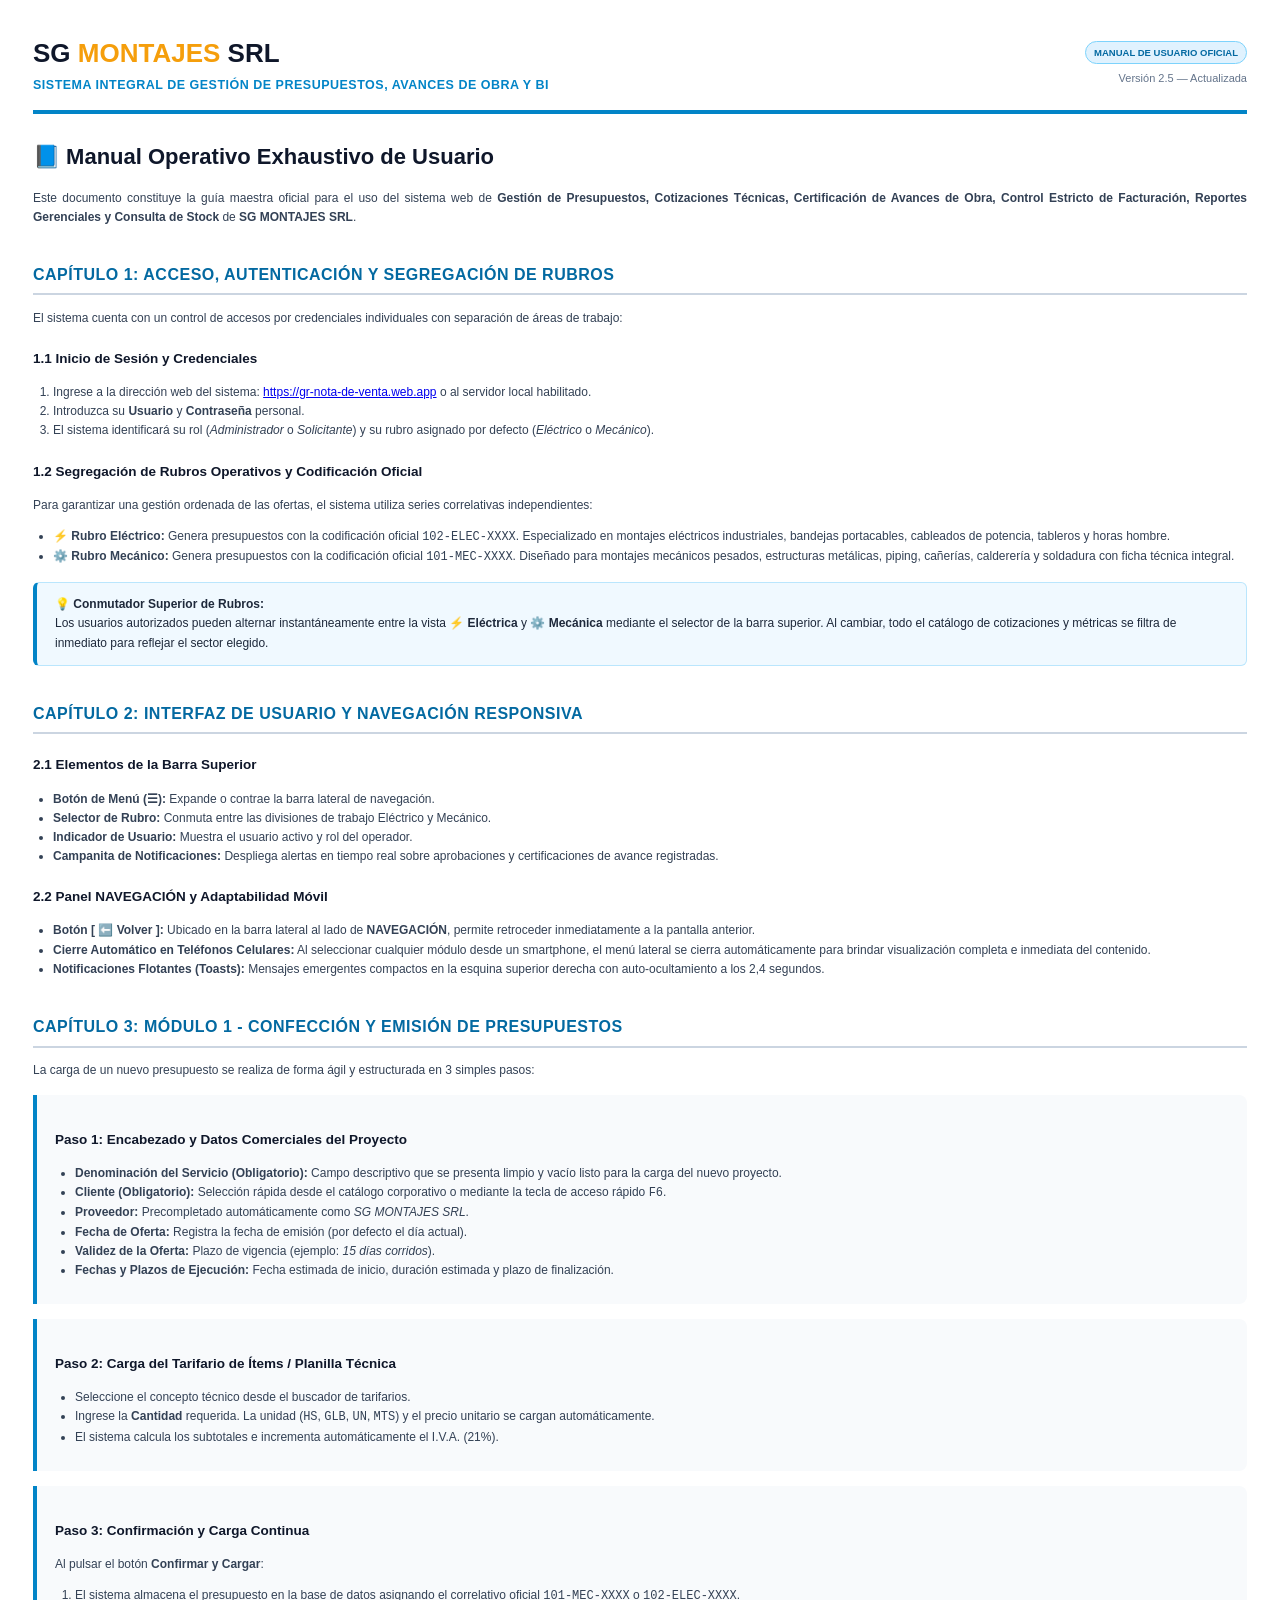
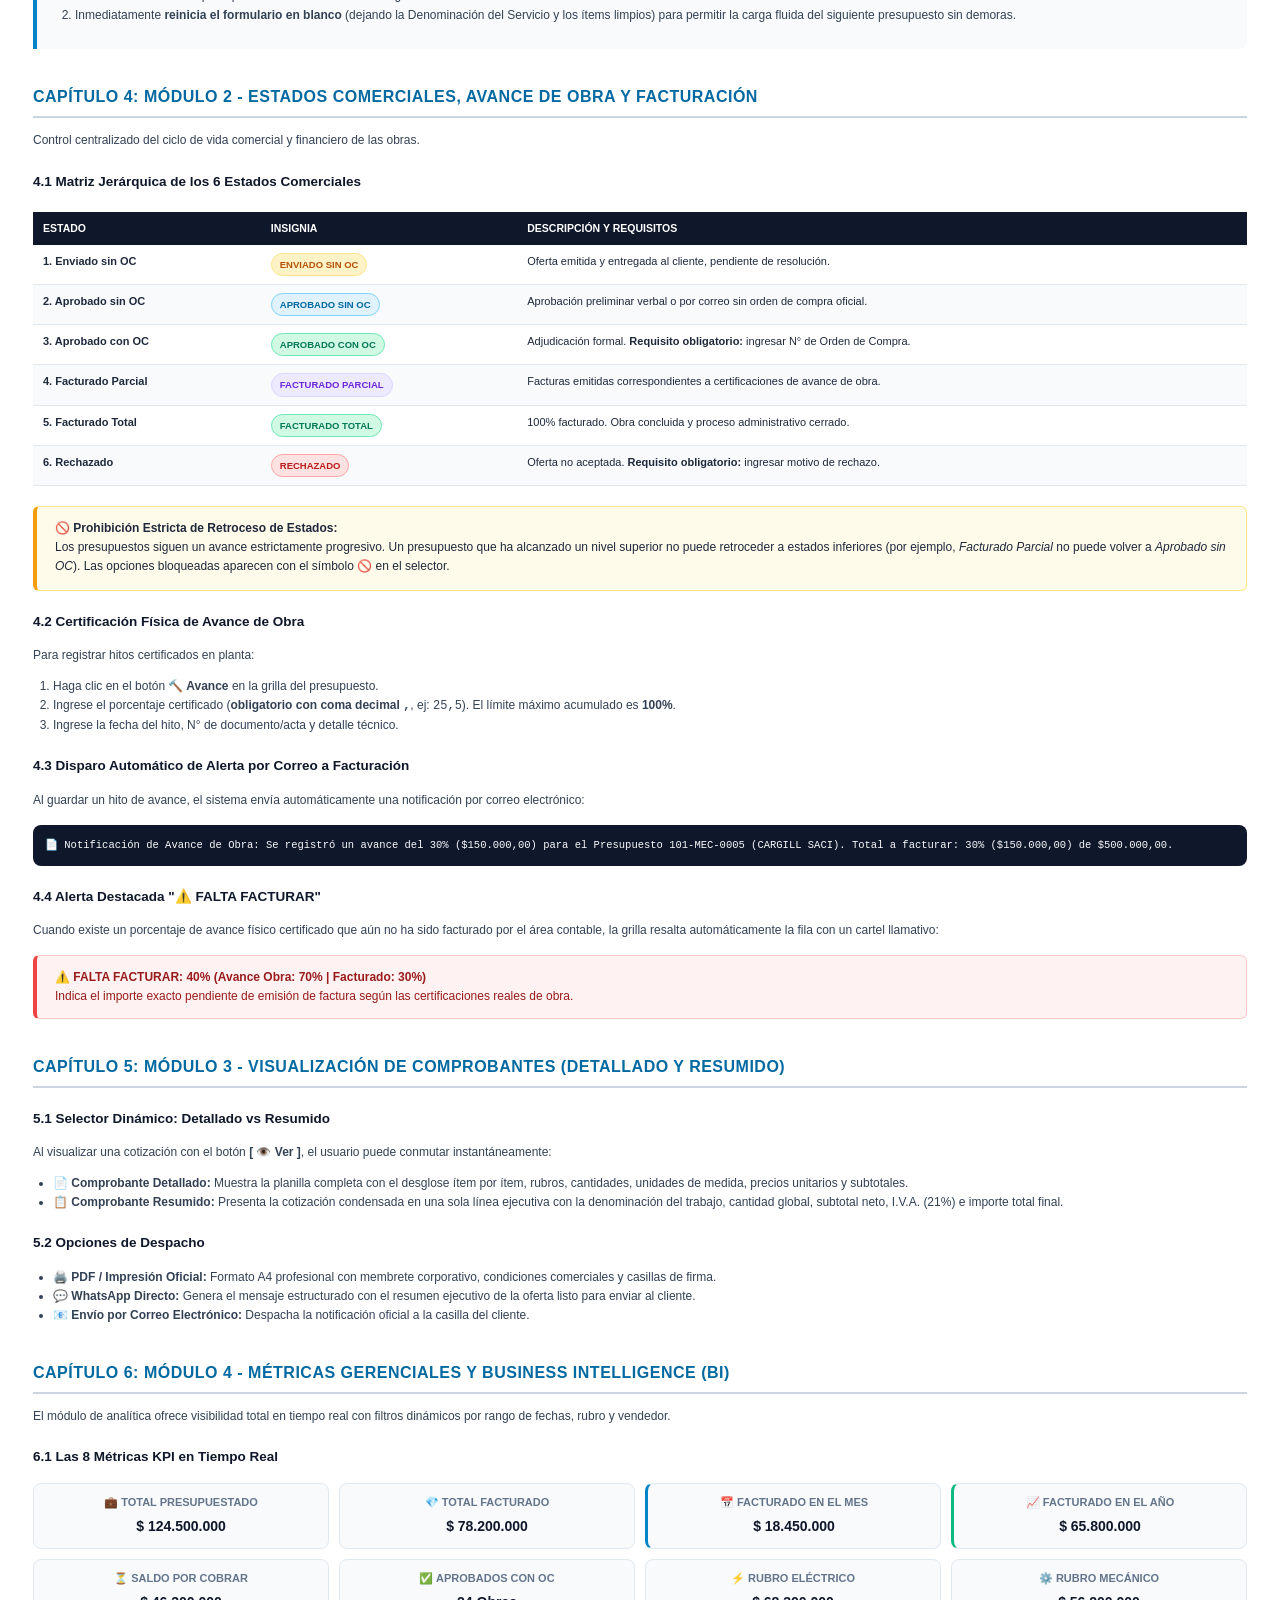
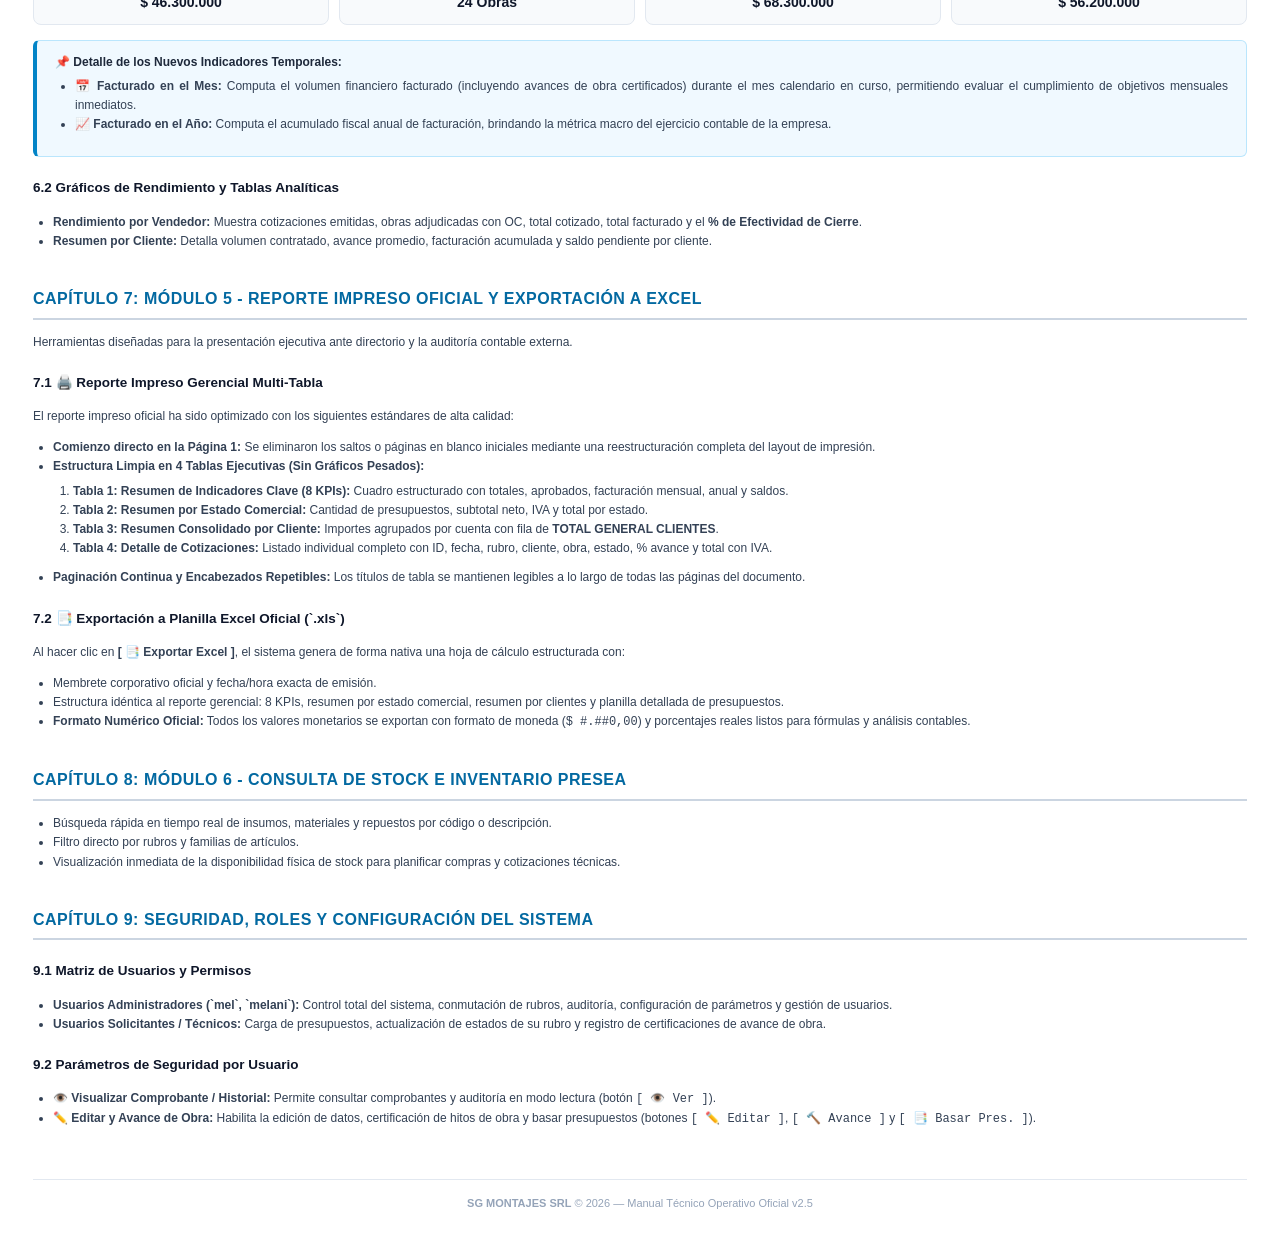
==== manual_de_usuario_sg_montajes.html @ 9c7ad36b "Add files via upload" ====
<!DOCTYPE html>
<html lang="es">
<head>
    <meta charset="UTF-8">
    <title>Manual de Usuario Exhaustivo - SG MONTAJES SRL</title>
    <style>
        @page { size: A4; margin: 15mm; }
        body { font-family: "Segoe UI", Arial, sans-serif; color: #1e293b; line-height: 1.6; padding: 25px; background-color: #ffffff; }
        .header-brand { display: flex; align-items: center; justify-content: space-between; border-bottom: 4px solid #0284c7; padding-bottom: 15px; margin-bottom: 25px; }
        .logo-text { font-weight: 900; font-size: 26px; color: #0f172a; }
        .logo-text span { color: #f59e0b; }
        h1 { color: #0f172a; font-size: 22px; margin-top: 0; }
        h2 { color: #0369a1; border-bottom: 2px solid #cbd5e1; padding-bottom: 6px; margin-top: 35px; font-size: 16px; text-transform: uppercase; letter-spacing: 0.5px; }
        h3 { color: #0f172a; font-size: 13.5px; margin-top: 20px; font-weight: 700; }
        p, li { font-size: 12px; color: #334155; text-align: justify; }
        ul, ol { margin-top: 5px; margin-bottom: 10px; padding-left: 20px; }
        .step-box { background: #f8fafc; border-left: 4px solid #0284c7; padding: 14px 18px; margin: 15px 0; border-radius: 0 8px 8px 0; }
        .alert-important { background: #fffbeb; border: 1px solid #fde68a; border-left: 4px solid #f59e0b; padding: 12px 18px; margin: 15px 0; border-radius: 6px; font-size: 12px; }
        .alert-danger { background: #fef2f2; border: 1px solid #fecaca; border-left: 4px solid #ef4444; padding: 12px 18px; margin: 15px 0; border-radius: 6px; font-size: 12px; color: #991b1b; }
        .alert-info { background: #f0f9ff; border: 1px solid #bae6fd; border-left: 4px solid #0284c7; padding: 12px 18px; margin: 15px 0; border-radius: 6px; font-size: 12px; }
        .kpi-grid { display: grid; grid-template-columns: repeat(4, 1fr); gap: 10px; margin: 15px 0; }
        .kpi-card { background: #f8fafc; border: 1px solid #e2e8f0; border-radius: 8px; padding: 10px; text-align: center; }
        .kpi-title { font-size: 11px; font-weight: 700; color: #64748b; text-transform: uppercase; }
        .kpi-val { font-size: 14px; font-weight: 800; color: #0f172a; margin-top: 4px; }
        table { width: 100%; border-collapse: collapse; margin: 20px 0; font-size: 11px; }
        th { background: #0f172a; color: #ffffff; padding: 8px 10px; text-align: left; font-weight: 700; text-transform: uppercase; font-size: 10.5px; }
        td { border-bottom: 1px solid #e2e8f0; padding: 8px 10px; vertical-align: top; }
        tr:nth-child(even) { background-color: #f8fafc; }
        .badge { display: inline-block; padding: 3px 8px; border-radius: 12px; font-size: 9.5px; font-weight: 700; text-transform: uppercase; }
        .badge-green { background: #d1fae5; color: #047857; border: 1px solid #6ee7b7; }
        .badge-amber { background: #fef3c7; color: #b45309; border: 1px solid #fde68a; }
        .badge-blue { background: #e0f2fe; color: #0369a1; border: 1px solid #7dd3fc; }
        .badge-red { background: #fee2e2; color: #b91c1c; border: 1px solid #fca5a5; }
        .badge-purple { background: #ede9fe; color: #6d28d9; border: 1px solid #ddd6fe; }
        .footer-doc { margin-top: 50px; text-align: center; font-size: 11px; color: #94a3b8; border-top: 1px solid #e2e8f0; padding-top: 15px; }
        .screen-mock { background: #0f172a; color: #f8fafc; padding: 12px; border-radius: 8px; font-family: monospace; font-size: 10.5px; margin: 15px 0; }
    </style>
</head>
<body>

    <div class="header-brand">
        <div>
            <div class="logo-text">SG <span>MONTAJES</span> SRL</div>
            <div style="color: #0284c7; font-size: 12.5px; font-weight: 700; letter-spacing: 0.5px;">SISTEMA INTEGRAL DE GESTIÓN DE PRESUPUESTOS, AVANCES DE OBRA Y BI</div>
        </div>
        <div style="text-align: right;">
            <span class="badge badge-blue">MANUAL DE USUARIO OFICIAL</span><br>
            <span style="font-size: 11px; color: #64748b;">Versión 2.5 — Actualizada</span>
        </div>
    </div>

    <h1>📘 Manual Operativo Exhaustivo de Usuario</h1>
    <p>Este documento constituye la guía maestra oficial para el uso del sistema web de <strong>Gestión de Presupuestos, Cotizaciones Técnicas, Certificación de Avances de Obra, Control Estricto de Facturación, Reportes Gerenciales y Consulta de Stock</strong> de <strong>SG MONTAJES SRL</strong>.</p>

    <h2>Capítulo 1: Acceso, Autenticación y Segregación de Rubros</h2>
    <p>El sistema cuenta con un control de accesos por credenciales individuales con separación de áreas de trabajo:</p>
    
    <h3>1.1 Inicio de Sesión y Credenciales</h3>
    <ol>
        <li>Ingrese a la dirección web del sistema: <a href="https://gr-nota-de-venta.web.app" target="_blank">https://gr-nota-de-venta.web.app</a> o al servidor local habilitado.</li>
        <li>Introduzca su <strong>Usuario</strong> y <strong>Contraseña</strong> personal.</li>
        <li>El sistema identificará su rol (<em>Administrador</em> o <em>Solicitante</em>) y su rubro asignado por defecto (<em>Eléctrico</em> o <em>Mecánico</em>).</li>
    </ol>

    <h3>1.2 Segregación de Rubros Operativos y Codificación Oficial</h3>
    <p>Para garantizar una gestión ordenada de las ofertas, el sistema utiliza series correlativas independientes:</p>
    <ul>
        <li><strong>⚡ Rubro Eléctrico:</strong> Genera presupuestos con la codificación oficial <code>102-ELEC-XXXX</code>. Especializado en montajes eléctricos industriales, bandejas portacables, cableados de potencia, tableros y horas hombre.</li>
        <li><strong>⚙️ Rubro Mecánico:</strong> Genera presupuestos con la codificación oficial <code>101-MEC-XXXX</code>. Diseñado para montajes mecánicos pesados, estructuras metálicas, piping, cañerías, calderería y soldadura con ficha técnica integral.</li>
    </ul>

    <div class="alert-info">
        <strong>💡 Conmutador Superior de Rubros:</strong><br>
        Los usuarios autorizados pueden alternar instantáneamente entre la vista <strong>⚡ Eléctrica</strong> y <strong>⚙️ Mecánica</strong> mediante el selector de la barra superior. Al cambiar, todo el catálogo de cotizaciones y métricas se filtra de inmediato para reflejar el sector elegido.
    </div>

    <h2>Capítulo 2: Interfaz de Usuario y Navegación Responsiva</h2>
    
    <h3>2.1 Elementos de la Barra Superior</h3>
    <ul>
        <li><strong>Botón de Menú (☰):</strong> Expande o contrae la barra lateral de navegación.</li>
        <li><strong>Selector de Rubro:</strong> Conmuta entre las divisiones de trabajo Eléctrico y Mecánico.</li>
        <li><strong>Indicador de Usuario:</strong> Muestra el usuario activo y rol del operador.</li>
        <li><strong>Campanita de Notificaciones:</strong> Despliega alertas en tiempo real sobre aprobaciones y certificaciones de avance registradas.</li>
    </ul>

    <h3>2.2 Panel NAVEGACIÓN y Adaptabilidad Móvil</h3>
    <ul>
        <li><strong>Botón [ ⬅️ Volver ]:</strong> Ubicado en la barra lateral al lado de <strong>NAVEGACIÓN</strong>, permite retroceder inmediatamente a la pantalla anterior.</li>
        <li><strong>Cierre Automático en Teléfonos Celulares:</strong> Al seleccionar cualquier módulo desde un smartphone, el menú lateral se cierra automáticamente para brindar visualización completa e inmediata del contenido.</li>
        <li><strong>Notificaciones Flotantes (Toasts):</strong> Mensajes emergentes compactos en la esquina superior derecha con auto-ocultamiento a los 2,4 segundos.</li>
    </ul>

    <h2>Capítulo 3: Módulo 1 - Confección y Emisión de Presupuestos</h2>
    <p>La carga de un nuevo presupuesto se realiza de forma ágil y estructurada en 3 simples pasos:</p>

    <div class="step-box">
        <h3>Paso 1: Encabezado y Datos Comerciales del Proyecto</h3>
        <ul>
            <li><strong>Denominación del Servicio (Obligatorio):</strong> Campo descriptivo que se presenta limpio y vacío listo para la carga del nuevo proyecto.</li>
            <li><strong>Cliente (Obligatorio):</strong> Selección rápida desde el catálogo corporativo o mediante la tecla de acceso rápido <code>F6</code>.</li>
            <li><strong>Proveedor:</strong> Precompletado automáticamente como <em>SG MONTAJES SRL</em>.</li>
            <li><strong>Fecha de Oferta:</strong> Registra la fecha de emisión (por defecto el día actual).</li>
            <li><strong>Validez de la Oferta:</strong> Plazo de vigencia (ejemplo: <em>15 días corridos</em>).</li>
            <li><strong>Fechas y Plazos de Ejecución:</strong> Fecha estimada de inicio, duración estimada y plazo de finalización.</li>
        </ul>
    </div>

    <div class="step-box">
        <h3>Paso 2: Carga del Tarifario de Ítems / Planilla Técnica</h3>
        <ul>
            <li>Seleccione el concepto técnico desde el buscador de tarifarios.</li>
            <li>Ingrese la <strong>Cantidad</strong> requerida. La unidad (<code>HS</code>, <code>GLB</code>, <code>UN</code>, <code>MTS</code>) y el precio unitario se cargan automáticamente.</li>
            <li>El sistema calcula los subtotales e incrementa automáticamente el I.V.A. (21%).</li>
        </ul>
    </div>

    <div class="step-box">
        <h3>Paso 3: Confirmación y Carga Continua</h3>
        <p>Al pulsar el botón <strong>Confirmar y Cargar</strong>:</p>
        <ol>
            <li>El sistema almacena el presupuesto en la base de datos asignando el correlativo oficial <code>101-MEC-XXXX</code> o <code>102-ELEC-XXXX</code>.</li>
            <li>Inmediatamente <strong>reinicia el formulario en blanco</strong> (dejando la Denominación del Servicio y los ítems limpios) para permitir la carga fluida del siguiente presupuesto sin demoras.</li>
        </ol>
    </div>

    <h2>Capítulo 4: Módulo 2 - Estados Comerciales, Avance de Obra y Facturación</h2>
    <p>Control centralizado del ciclo de vida comercial y financiero de las obras.</p>

    <h3>4.1 Matriz Jerárquica de los 6 Estados Comerciales</h3>
    <table>
        <thead>
            <tr>
                <th>Estado</th>
                <th>Insignia</th>
                <th>Descripción y Requisitos</th>
            </tr>
        </thead>
        <tbody>
            <tr>
                <td><strong>1. Enviado sin OC</strong></td>
                <td><span class="badge badge-amber">ENVIADO SIN OC</span></td>
                <td>Oferta emitida y entregada al cliente, pendiente de resolución.</td>
            </tr>
            <tr>
                <td><strong>2. Aprobado sin OC</strong></td>
                <td><span class="badge badge-blue">APROBADO SIN OC</span></td>
                <td>Aprobación preliminar verbal o por correo sin orden de compra oficial.</td>
            </tr>
            <tr>
                <td><strong>3. Aprobado con OC</strong></td>
                <td><span class="badge badge-green">APROBADO CON OC</span></td>
                <td>Adjudicación formal. <strong>Requisito obligatorio:</strong> ingresar N° de Orden de Compra.</td>
            </tr>
            <tr>
                <td><strong>4. Facturado Parcial</strong></td>
                <td><span class="badge badge-purple">FACTURADO PARCIAL</span></td>
                <td>Facturas emitidas correspondientes a certificaciones de avance de obra.</td>
            </tr>
            <tr>
                <td><strong>5. Facturado Total</strong></td>
                <td><span class="badge badge-green">FACTURADO TOTAL</span></td>
                <td>100% facturado. Obra concluida y proceso administrativo cerrado.</td>
            </tr>
            <tr>
                <td><strong>6. Rechazado</strong></td>
                <td><span class="badge badge-red">RECHAZADO</span></td>
                <td>Oferta no aceptada. <strong>Requisito obligatorio:</strong> ingresar motivo de rechazo.</td>
            </tr>
        </tbody>
    </table>

    <div class="alert-important">
        <strong>🚫 Prohibición Estricta de Retroceso de Estados:</strong><br>
        Los presupuestos siguen un avance estrictamente progresivo. Un presupuesto que ha alcanzado un nivel superior no puede retroceder a estados inferiores (por ejemplo, <em>Facturado Parcial</em> no puede volver a <em>Aprobado sin OC</em>). Las opciones bloqueadas aparecen con el símbolo <code>🚫</code> en el selector.
    </div>

    <h3>4.2 Certificación Física de Avance de Obra</h3>
    <p>Para registrar hitos certificados en planta:</p>
    <ol>
        <li>Haga clic en el botón <strong>🔨 Avance</strong> en la grilla del presupuesto.</li>
        <li>Ingrese el porcentaje certificado (<strong>obligatorio con coma decimal <code>,</code></strong>, ej: <code>25,5</code>). El límite máximo acumulado es <strong>100%</strong>.</li>
        <li>Ingrese la fecha del hito, N° de documento/acta y detalle técnico.</li>
    </ol>

    <h3>4.3 Disparo Automático de Alerta por Correo a Facturación</h3>
    <p>Al guardar un hito de avance, el sistema envía automáticamente una notificación por correo electrónico:</p>
    <div class="screen-mock">
        📄 Notificación de Avance de Obra: Se registró un avance del 30% ($150.000,00) para el Presupuesto 101-MEC-0005 (CARGILL SACI). Total a facturar: 30% ($150.000,00) de $500.000,00.
    </div>

    <h3>4.4 Alerta Destacada "⚠️ FALTA FACTURAR"</h3>
    <p>Cuando existe un porcentaje de avance físico certificado que aún no ha sido facturado por el área contable, la grilla resalta automáticamente la fila con un cartel llamativo:</p>
    <div class="alert-danger">
        <strong>⚠️ FALTA FACTURAR: 40% (Avance Obra: 70% | Facturado: 30%)</strong><br>
        Indica el importe exacto pendiente de emisión de factura según las certificaciones reales de obra.
    </div>

    <h2>Capítulo 5: Módulo 3 - Visualización de Comprobantes (Detallado y Resumido)</h2>
    
    <h3>5.1 Selector Dinámico: Detallado vs Resumido</h3>
    <p>Al visualizar una cotización con el botón <strong>[ 👁️ Ver ]</strong>, el usuario puede conmutar instantáneamente:</p>
    <ul>
        <li><strong>📄 Comprobante Detallado:</strong> Muestra la planilla completa con el desglose ítem por ítem, rubros, cantidades, unidades de medida, precios unitarios y subtotales.</li>
        <li><strong>📋 Comprobante Resumido:</strong> Presenta la cotización condensada en una sola línea ejecutiva con la denominación del trabajo, cantidad global, subtotal neto, I.V.A. (21%) e importe total final.</li>
    </ul>

    <h3>5.2 Opciones de Despacho</h3>
    <ul>
        <li><strong>🖨️ PDF / Impresión Oficial:</strong> Formato A4 profesional con membrete corporativo, condiciones comerciales y casillas de firma.</li>
        <li><strong>💬 WhatsApp Directo:</strong> Genera el mensaje estructurado con el resumen ejecutivo de la oferta listo para enviar al cliente.</li>
        <li><strong>📧 Envío por Correo Electrónico:</strong> Despacha la notificación oficial a la casilla del cliente.</li>
    </ul>

    <h2>Capítulo 6: Módulo 4 - Métricas Gerenciales y Business Intelligence (BI)</h2>
    <p>El módulo de analítica ofrece visibilidad total en tiempo real con filtros dinámicos por rango de fechas, rubro y vendedor.</p>

    <h3>6.1 Las 8 Métricas KPI en Tiempo Real</h3>
    <div class="kpi-grid">
        <div class="kpi-card">
            <div class="kpi-title">💼 Total Presupuestado</div>
            <div class="kpi-val">$ 124.500.000</div>
        </div>
        <div class="kpi-card">
            <div class="kpi-title">💎 Total Facturado</div>
            <div class="kpi-val">$ 78.200.000</div>
        </div>
        <div class="kpi-card" style="border-left: 3px solid #0284c7;">
            <div class="kpi-title">📅 Facturado en el Mes</div>
            <div class="kpi-val">$ 18.450.000</div>
        </div>
        <div class="kpi-card" style="border-left: 3px solid #10b981;">
            <div class="kpi-title">📈 Facturado en el Año</div>
            <div class="kpi-val">$ 65.800.000</div>
        </div>
        <div class="kpi-card">
            <div class="kpi-title">⏳ Saldo por Cobrar</div>
            <div class="kpi-val">$ 46.300.000</div>
        </div>
        <div class="kpi-card">
            <div class="kpi-title">✅ Aprobados con OC</div>
            <div class="kpi-val">24 Obras</div>
        </div>
        <div class="kpi-card">
            <div class="kpi-title">⚡ Rubro Eléctrico</div>
            <div class="kpi-val">$ 68.300.000</div>
        </div>
        <div class="kpi-card">
            <div class="kpi-title">⚙️ Rubro Mecánico</div>
            <div class="kpi-val">$ 56.200.000</div>
        </div>
    </div>

    <div class="alert-info">
        <strong>📌 Detalle de los Nuevos Indicadores Temporales:</strong>
        <ul>
            <li><strong>📅 Facturado en el Mes:</strong> Computa el volumen financiero facturado (incluyendo avances de obra certificados) durante el mes calendario en curso, permitiendo evaluar el cumplimiento de objetivos mensuales inmediatos.</li>
            <li><strong>📈 Facturado en el Año:</strong> Computa el acumulado fiscal anual de facturación, brindando la métrica macro del ejercicio contable de la empresa.</li>
        </ul>
    </div>

    <h3>6.2 Gráficos de Rendimiento y Tablas Analíticas</h3>
    <ul>
        <li><strong>Rendimiento por Vendedor:</strong> Muestra cotizaciones emitidas, obras adjudicadas con OC, total cotizado, total facturado y el <strong>% de Efectividad de Cierre</strong>.</li>
        <li><strong>Resumen por Cliente:</strong> Detalla volumen contratado, avance promedio, facturación acumulada y saldo pendiente por cliente.</li>
    </ul>

    <h2>Capítulo 7: Módulo 5 - Reporte Impreso Oficial y Exportación a Excel</h2>
    <p>Herramientas diseñadas para la presentación ejecutiva ante directorio y la auditoría contable externa.</p>

    <h3>7.1 🖨️ Reporte Impreso Gerencial Multi-Tabla</h3>
    <p>El reporte impreso oficial ha sido optimizado con los siguientes estándares de alta calidad:</p>
    <ul>
        <li><strong>Comienzo directo en la Página 1:</strong> Se eliminaron los saltos o páginas en blanco iniciales mediante una reestructuración completa del layout de impresión.</li>
        <li><strong>Estructura Limpia en 4 Tablas Ejecutivas (Sin Gráficos Pesados):</strong>
            <ol>
                <li><strong>Tabla 1: Resumen de Indicadores Clave (8 KPIs):</strong> Cuadro estructurado con totales, aprobados, facturación mensual, anual y saldos.</li>
                <li><strong>Tabla 2: Resumen por Estado Comercial:</strong> Cantidad de presupuestos, subtotal neto, IVA y total por estado.</li>
                <li><strong>Tabla 3: Resumen Consolidado por Cliente:</strong> Importes agrupados por cuenta con fila de <strong>TOTAL GENERAL CLIENTES</strong>.</li>
                <li><strong>Tabla 4: Detalle de Cotizaciones:</strong> Listado individual completo con ID, fecha, rubro, cliente, obra, estado, % avance y total con IVA.</li>
            </ol>
        </li>
        <li><strong>Paginación Continua y Encabezados Repetibles:</strong> Los títulos de tabla se mantienen legibles a lo largo de todas las páginas del documento.</li>
    </ul>

    <h3>7.2 📑 Exportación a Planilla Excel Oficial (`.xls`)</h3>
    <p>Al hacer clic en <strong>[ 📑 Exportar Excel ]</strong>, el sistema genera de forma nativa una hoja de cálculo estructurada con:</p>
    <ul>
        <li>Membrete corporativo oficial y fecha/hora exacta de emisión.</li>
        <li>Estructura idéntica al reporte gerencial: 8 KPIs, resumen por estado comercial, resumen por clientes y planilla detallada de presupuestos.</li>
        <li><strong>Formato Numérico Oficial:</strong> Todos los valores monetarios se exportan con formato de moneda (<code>$ #.##0,00</code>) y porcentajes reales listos para fórmulas y análisis contables.</li>
    </ul>

    <h2>Capítulo 8: Módulo 6 - Consulta de Stock e Inventario PRESEA</h2>
    <ul>
        <li>Búsqueda rápida en tiempo real de insumos, materiales y repuestos por código o descripción.</li>
        <li>Filtro directo por rubros y familias de artículos.</li>
        <li>Visualización inmediata de la disponibilidad física de stock para planificar compras y cotizaciones técnicas.</li>
    </ul>

    <h2>Capítulo 9: Seguridad, Roles y Configuración del Sistema</h2>
    
    <h3>9.1 Matriz de Usuarios y Permisos</h3>
    <ul>
        <li><strong>Usuarios Administradores (`mel`, `melani`):</strong> Control total del sistema, conmutación de rubros, auditoría, configuración de parámetros y gestión de usuarios.</li>
        <li><strong>Usuarios Solicitantes / Técnicos:</strong> Carga de presupuestos, actualización de estados de su rubro y registro de certificaciones de avance de obra.</li>
    </ul>

    <h3>9.2 Parámetros de Seguridad por Usuario</h3>
    <ul>
        <li><strong>👁️ Visualizar Comprobante / Historial:</strong> Permite consultar comprobantes y auditoría en modo lectura (botón <code>[ 👁️ Ver ]</code>).</li>
        <li><strong>✏️ Editar y Avance de Obra:</strong> Habilita la edición de datos, certificación de hitos de obra y basar presupuestos (botones <code>[ ✏️ Editar ]</code>, <code>[ 🔨 Avance ]</code> y <code>[ 📑 Basar Pres. ]</code>).</li>
    </ul>

    <div class="footer-doc">
        <strong>SG MONTAJES SRL</strong> &copy; 2026 — Manual Técnico Operativo Oficial v2.5
    </div>

</body>
</html>
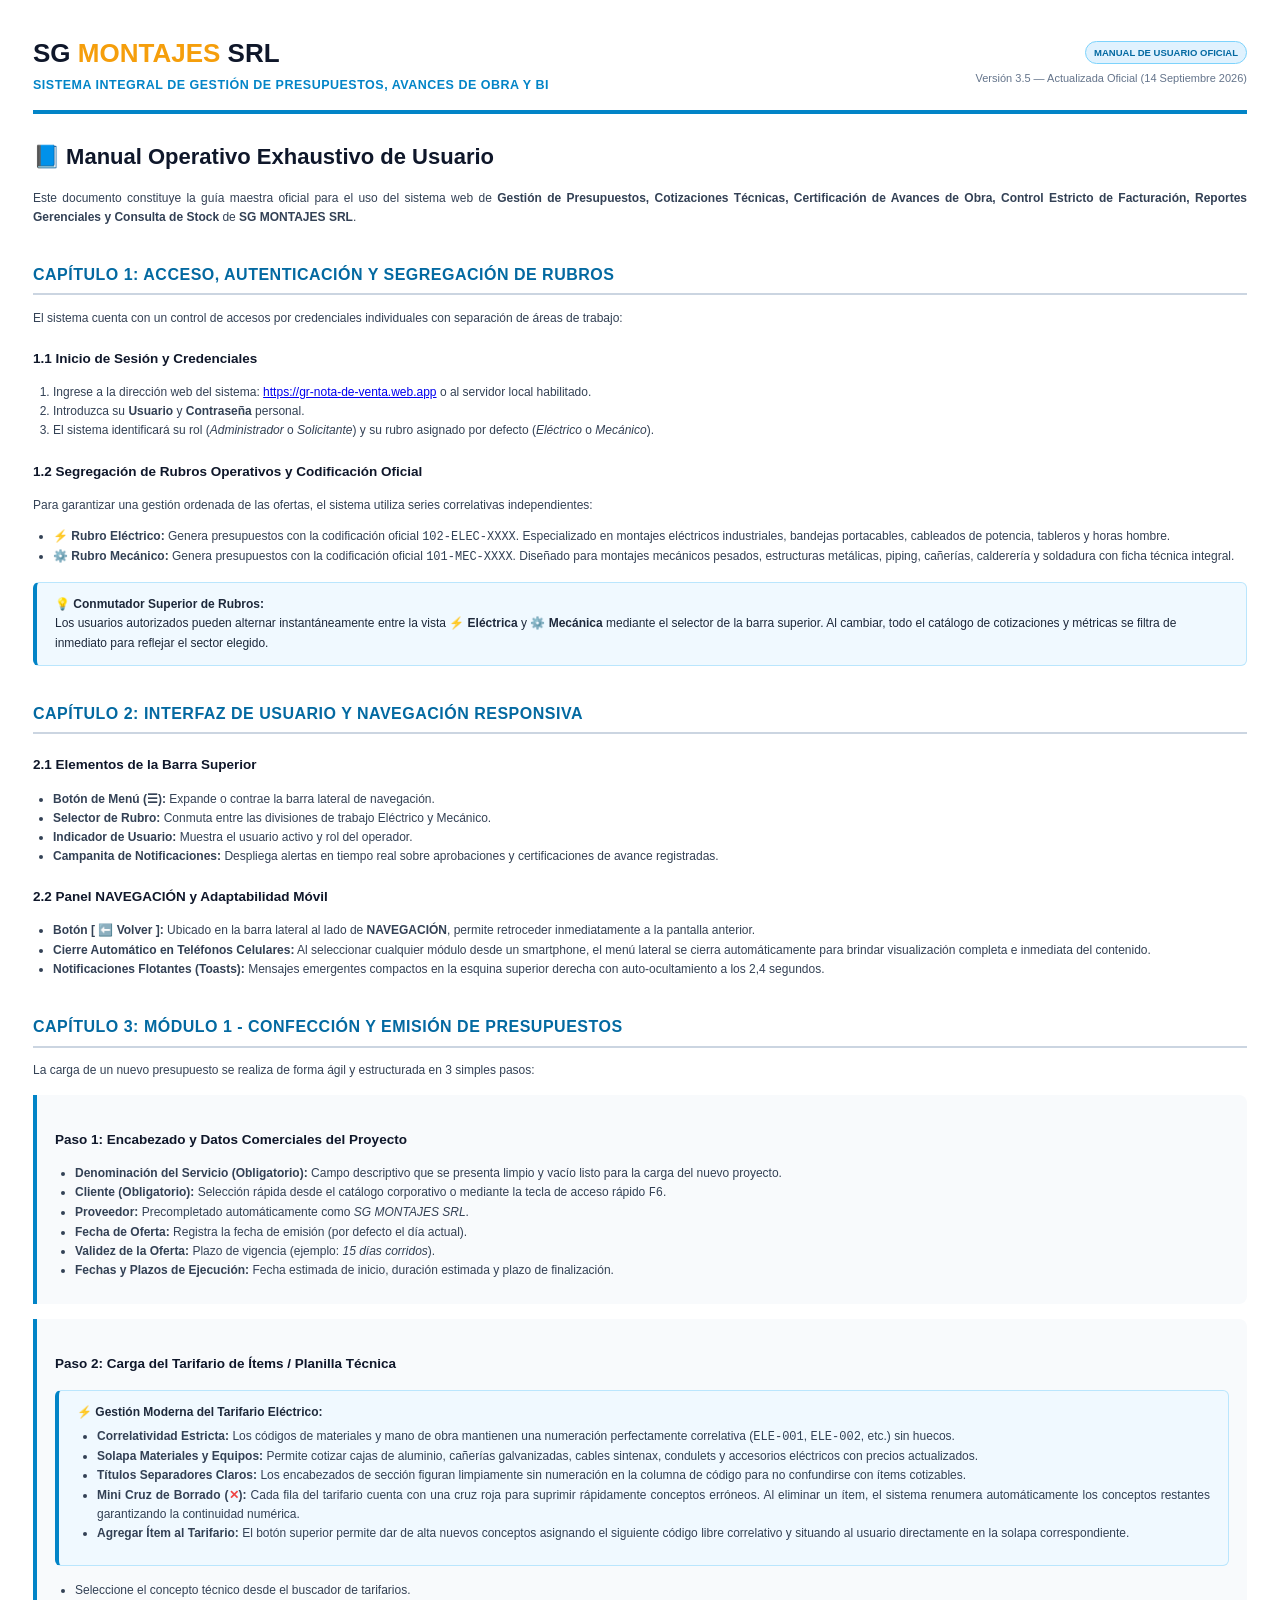
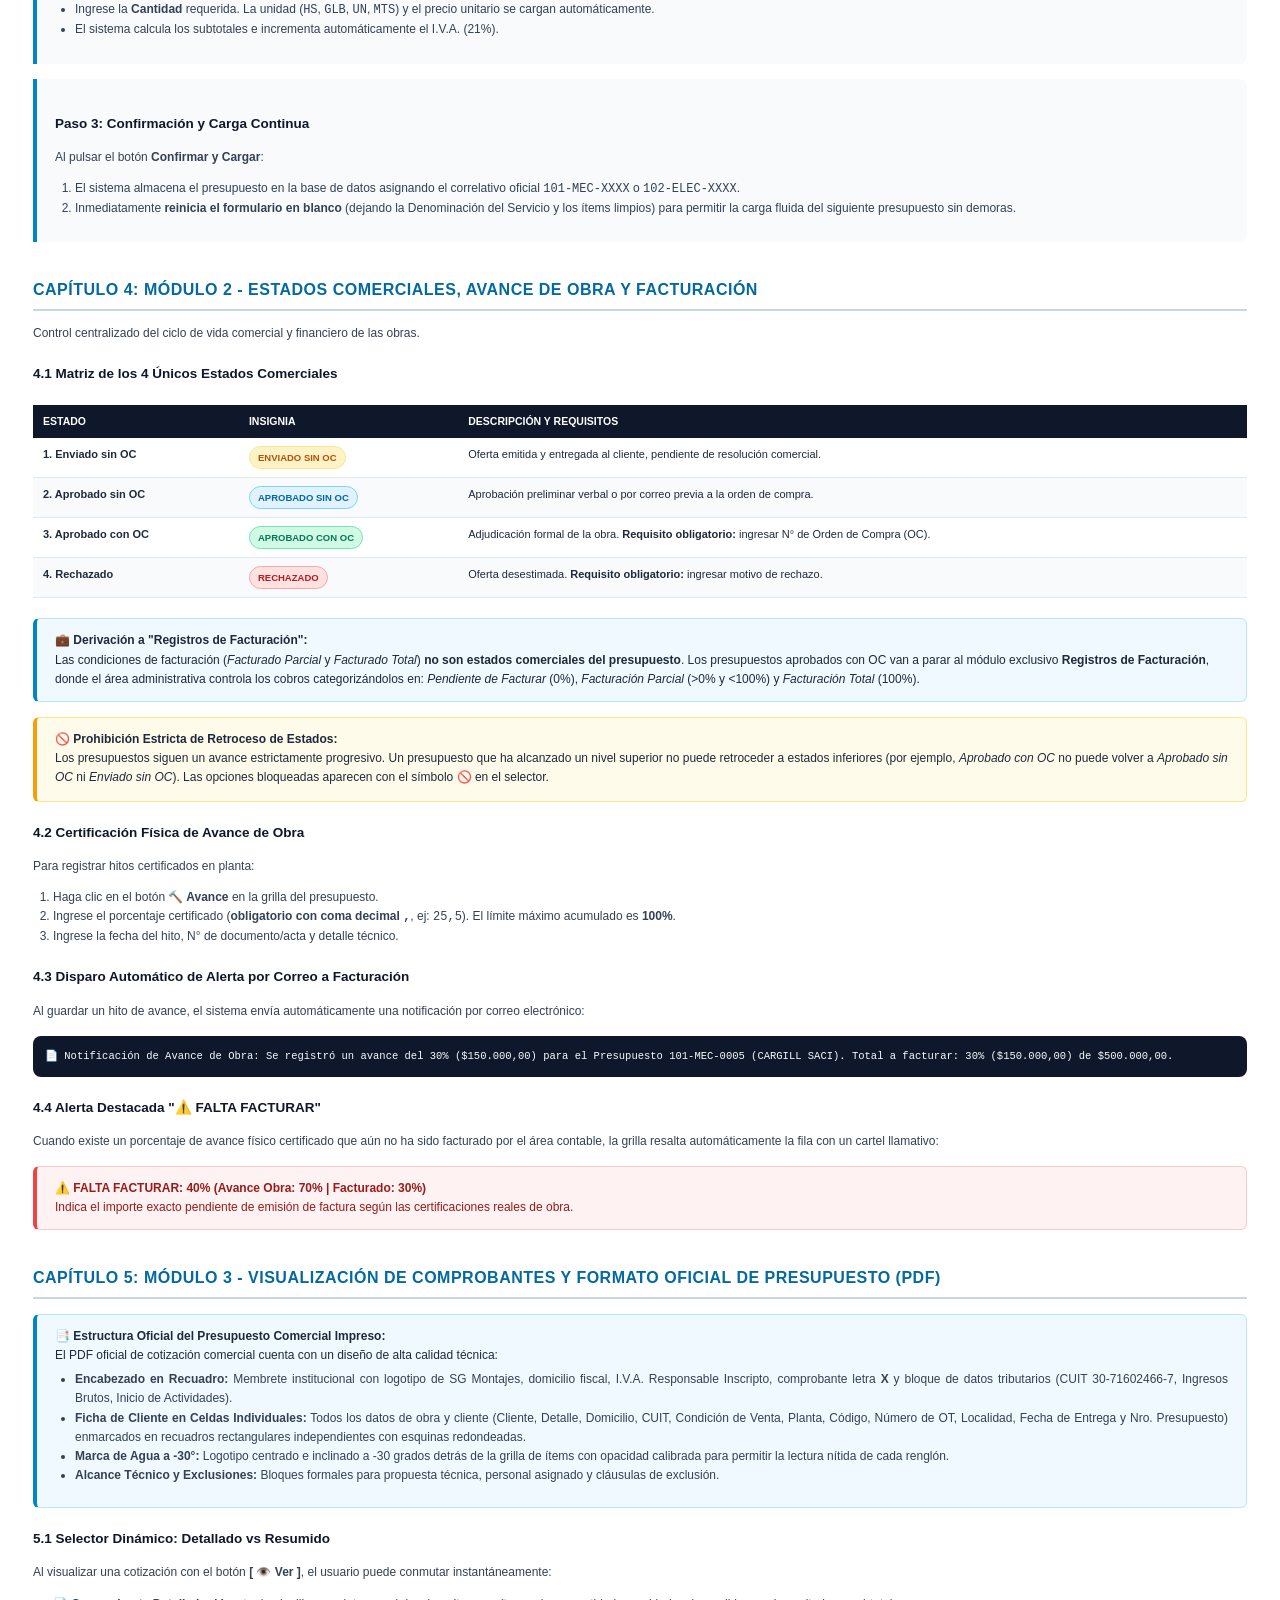
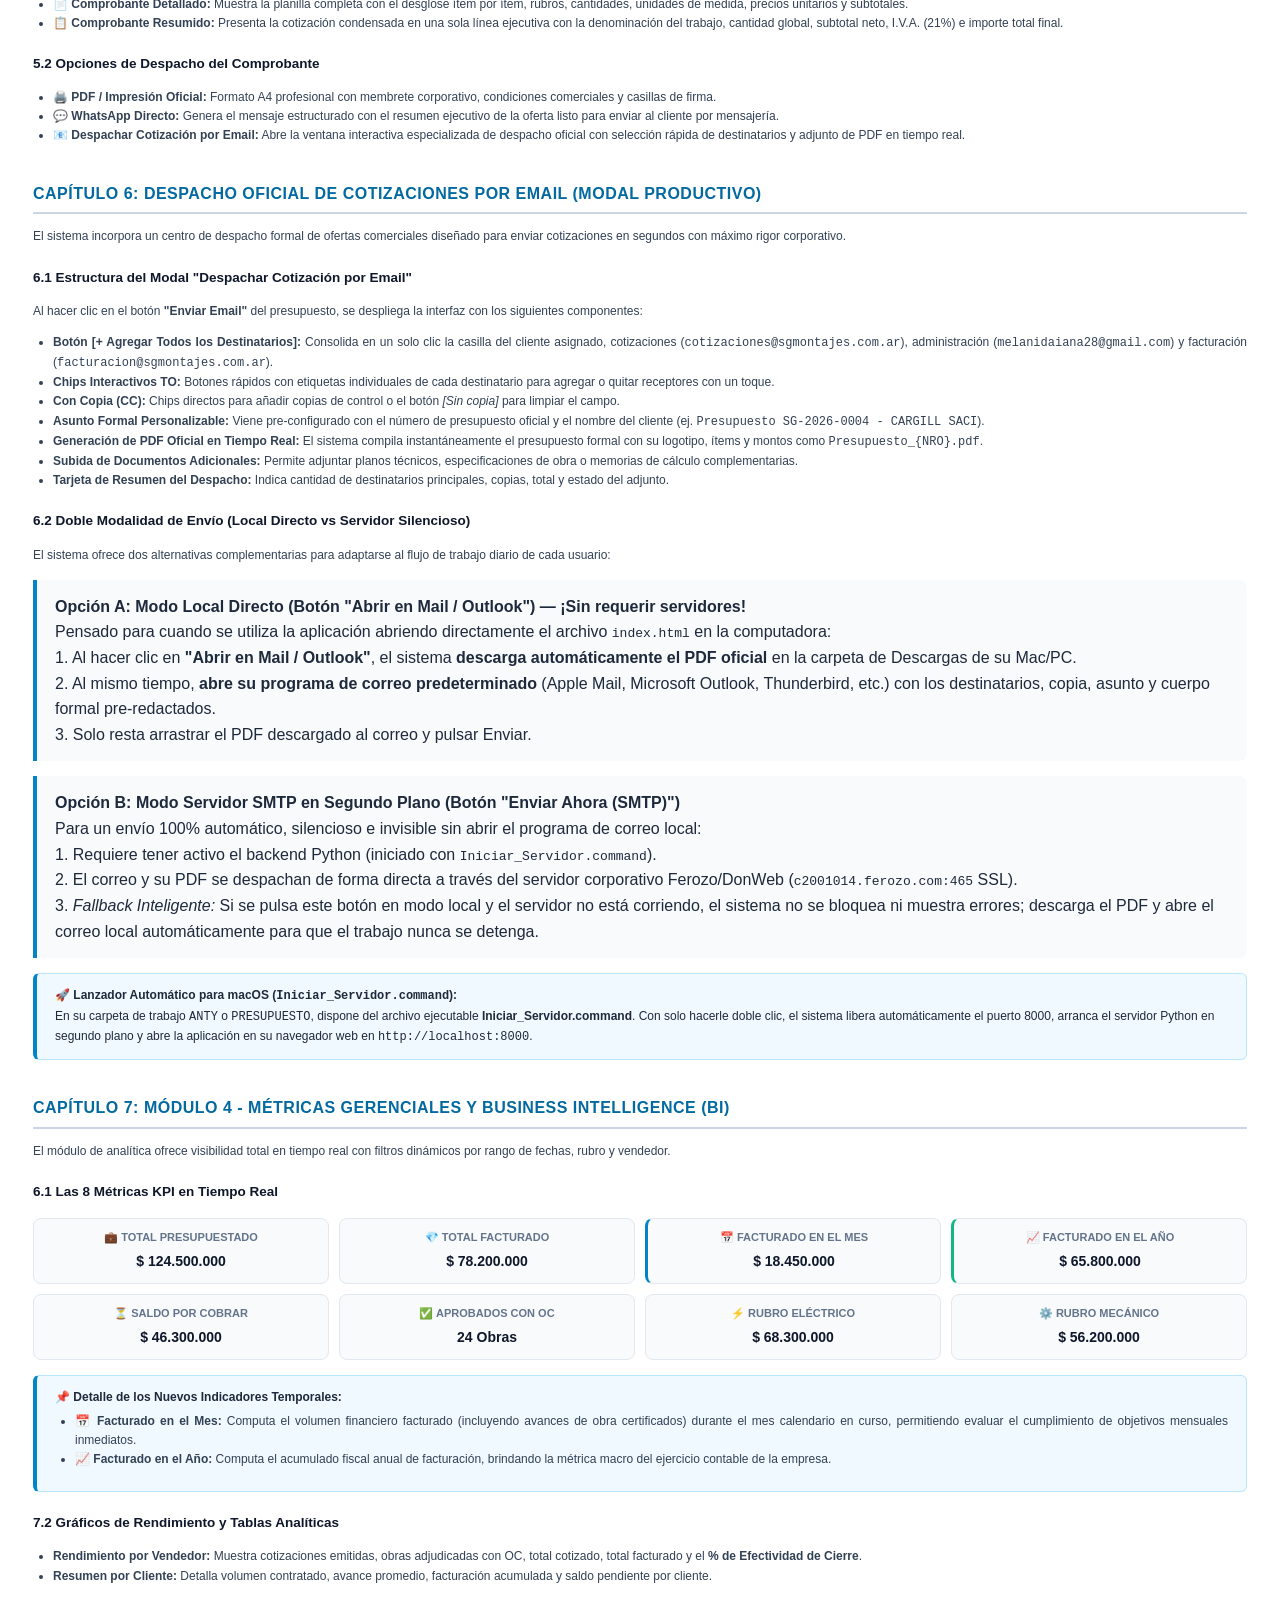
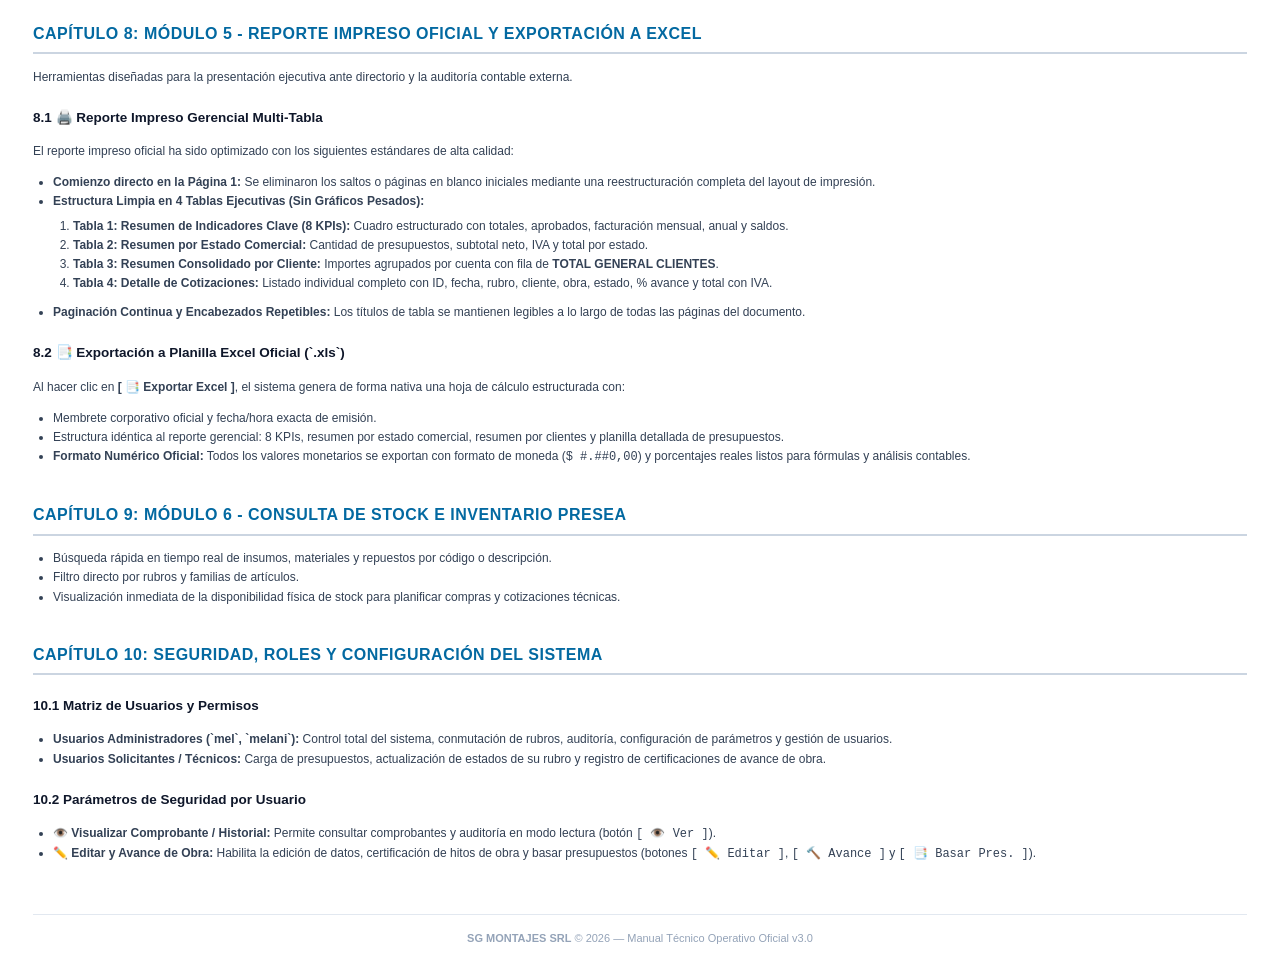
==== commit 50e5fc20: "Add files via upload" ====
--- a/manual_de_usuario_sg_montajes.html
+++ b/manual_de_usuario_sg_montajes.html
@@ -45,7 +45,7 @@
         </div>
         <div style="text-align: right;">
             <span class="badge badge-blue">MANUAL DE USUARIO OFICIAL</span><br>
-            <span style="font-size: 11px; color: #64748b;">Versión 2.5 — Actualizada</span>
+            <span style="font-size: 11px; color: #64748b;">Versión 3.5 — Actualizada Oficial (14 Septiembre 2026)</span>
         </div>
     </div>
 
@@ -108,6 +108,16 @@
 
     <div class="step-box">
         <h3>Paso 2: Carga del Tarifario de Ítems / Planilla Técnica</h3>
+    <div class="alert-info">
+        <strong>⚡ Gestión Moderna del Tarifario Eléctrico:</strong><br>
+        <ul>
+            <li><strong>Correlatividad Estricta:</strong> Los códigos de materiales y mano de obra mantienen una numeración perfectamente correlativa (<code>ELE-001</code>, <code>ELE-002</code>, etc.) sin huecos.</li>
+            <li><strong>Solapa Materiales y Equipos:</strong> Permite cotizar cajas de aluminio, cañerías galvanizadas, cables sintenax, condulets y accesorios eléctricos con precios actualizados.</li>
+            <li><strong>Títulos Separadores Claros:</strong> Los encabezados de sección figuran limpiamente sin numeración en la columna de código para no confundirse con ítems cotizables.</li>
+            <li><strong>Mini Cruz de Borrado (<span style="color:#ef4444; font-weight:bold;">✕</span>):</strong> Cada fila del tarifario cuenta con una cruz roja para suprimir rápidamente conceptos erróneos. Al eliminar un ítem, el sistema renumera automáticamente los conceptos restantes garantizando la continuidad numérica.</li>
+            <li><strong>Agregar Ítem al Tarifario:</strong> El botón superior permite dar de alta nuevos conceptos asignando el siguiente código libre correlativo y situando al usuario directamente en la solapa correspondiente.</li>
+        </ul>
+    </div>
         <ul>
             <li>Seleccione el concepto técnico desde el buscador de tarifarios.</li>
             <li>Ingrese la <strong>Cantidad</strong> requerida. La unidad (<code>HS</code>, <code>GLB</code>, <code>UN</code>, <code>MTS</code>) y el precio unitario se cargan automáticamente.</li>
@@ -127,7 +137,7 @@
     <h2>Capítulo 4: Módulo 2 - Estados Comerciales, Avance de Obra y Facturación</h2>
     <p>Control centralizado del ciclo de vida comercial y financiero de las obras.</p>
 
-    <h3>4.1 Matriz Jerárquica de los 6 Estados Comerciales</h3>
+    <h3>4.1 Matriz de los 4 Únicos Estados Comerciales</h3>
     <table>
         <thead>
             <tr>
@@ -140,39 +150,34 @@
             <tr>
                 <td><strong>1. Enviado sin OC</strong></td>
                 <td><span class="badge badge-amber">ENVIADO SIN OC</span></td>
-                <td>Oferta emitida y entregada al cliente, pendiente de resolución.</td>
+                <td>Oferta emitida y entregada al cliente, pendiente de resolución comercial.</td>
             </tr>
             <tr>
                 <td><strong>2. Aprobado sin OC</strong></td>
                 <td><span class="badge badge-blue">APROBADO SIN OC</span></td>
-                <td>Aprobación preliminar verbal o por correo sin orden de compra oficial.</td>
+                <td>Aprobación preliminar verbal o por correo previa a la orden de compra.</td>
             </tr>
             <tr>
                 <td><strong>3. Aprobado con OC</strong></td>
                 <td><span class="badge badge-green">APROBADO CON OC</span></td>
-                <td>Adjudicación formal. <strong>Requisito obligatorio:</strong> ingresar N° de Orden de Compra.</td>
-            </tr>
-            <tr>
-                <td><strong>4. Facturado Parcial</strong></td>
-                <td><span class="badge badge-purple">FACTURADO PARCIAL</span></td>
-                <td>Facturas emitidas correspondientes a certificaciones de avance de obra.</td>
-            </tr>
-            <tr>
-                <td><strong>5. Facturado Total</strong></td>
-                <td><span class="badge badge-green">FACTURADO TOTAL</span></td>
-                <td>100% facturado. Obra concluida y proceso administrativo cerrado.</td>
-            </tr>
-            <tr>
-                <td><strong>6. Rechazado</strong></td>
+                <td>Adjudicación formal de la obra. <strong>Requisito obligatorio:</strong> ingresar N° de Orden de Compra (OC).</td>
+            </tr>
+            <tr>
+                <td><strong>4. Rechazado</strong></td>
                 <td><span class="badge badge-red">RECHAZADO</span></td>
-                <td>Oferta no aceptada. <strong>Requisito obligatorio:</strong> ingresar motivo de rechazo.</td>
+                <td>Oferta desestimada. <strong>Requisito obligatorio:</strong> ingresar motivo de rechazo.</td>
             </tr>
         </tbody>
     </table>
 
+    <div class="alert-info">
+        <strong>💼 Derivación a "Registros de Facturación":</strong><br>
+        Las condiciones de facturación (<em>Facturado Parcial</em> y <em>Facturado Total</em>) <strong>no son estados comerciales del presupuesto</strong>. Los presupuestos aprobados con OC van a parar al módulo exclusivo <strong>Registros de Facturación</strong>, donde el área administrativa controla los cobros categorizándolos en: <em>Pendiente de Facturar</em> (0%), <em>Facturación Parcial</em> (>0% y <100%) y <em>Facturación Total</em> (100%).
+    </div>
+
     <div class="alert-important">
         <strong>🚫 Prohibición Estricta de Retroceso de Estados:</strong><br>
-        Los presupuestos siguen un avance estrictamente progresivo. Un presupuesto que ha alcanzado un nivel superior no puede retroceder a estados inferiores (por ejemplo, <em>Facturado Parcial</em> no puede volver a <em>Aprobado sin OC</em>). Las opciones bloqueadas aparecen con el símbolo <code>🚫</code> en el selector.
+        Los presupuestos siguen un avance estrictamente progresivo. Un presupuesto que ha alcanzado un nivel superior no puede retroceder a estados inferiores (por ejemplo, <em>Aprobado con OC</em> no puede volver a <em>Aprobado sin OC</em> ni <em>Enviado sin OC</em>). Las opciones bloqueadas aparecen con el símbolo <code>🚫</code> en el selector.
     </div>
 
     <h3>4.2 Certificación Física de Avance de Obra</h3>
@@ -196,7 +201,17 @@
         Indica el importe exacto pendiente de emisión de factura según las certificaciones reales de obra.
     </div>
 
-    <h2>Capítulo 5: Módulo 3 - Visualización de Comprobantes (Detallado y Resumido)</h2>
+    <h2>Capítulo 5: Módulo 3 - Visualización de Comprobantes y Formato Oficial de Presupuesto (PDF)</h2>
+    <div class="alert-info">
+        <strong>📑 Estructura Oficial del Presupuesto Comercial Impreso:</strong><br>
+        El PDF oficial de cotización comercial cuenta con un diseño de alta calidad técnica:
+        <ul>
+            <li><strong>Encabezado en Recuadro:</strong> Membrete institucional con logotipo de SG Montajes, domicilio fiscal, I.V.A. Responsable Inscripto, comprobante letra <strong>X</strong> y bloque de datos tributarios (CUIT 30-71602466-7, Ingresos Brutos, Inicio de Actividades).</li>
+            <li><strong>Ficha de Cliente en Celdas Individuales:</strong> Todos los datos de obra y cliente (Cliente, Detalle, Domicilio, CUIT, Condición de Venta, Planta, Código, Número de OT, Localidad, Fecha de Entrega y Nro. Presupuesto) enmarcados en recuadros rectangulares independientes con esquinas redondeadas.</li>
+            <li><strong>Marca de Agua a -30°:</strong> Logotipo centrado e inclinado a -30 grados detrás de la grilla de ítems con opacidad calibrada para permitir la lectura nítida de cada renglón.</li>
+            <li><strong>Alcance Técnico y Exclusiones:</strong> Bloques formales para propuesta técnica, personal asignado y cláusulas de exclusión.</li>
+        </ul>
+    </div>
     
     <h3>5.1 Selector Dinámico: Detallado vs Resumido</h3>
     <p>Al visualizar una cotización con el botón <strong>[ 👁️ Ver ]</strong>, el usuario puede conmutar instantáneamente:</p>
@@ -205,14 +220,53 @@
         <li><strong>📋 Comprobante Resumido:</strong> Presenta la cotización condensada en una sola línea ejecutiva con la denominación del trabajo, cantidad global, subtotal neto, I.V.A. (21%) e importe total final.</li>
     </ul>
 
-    <h3>5.2 Opciones de Despacho</h3>
+    <h3>5.2 Opciones de Despacho del Comprobante</h3>
     <ul>
         <li><strong>🖨️ PDF / Impresión Oficial:</strong> Formato A4 profesional con membrete corporativo, condiciones comerciales y casillas de firma.</li>
-        <li><strong>💬 WhatsApp Directo:</strong> Genera el mensaje estructurado con el resumen ejecutivo de la oferta listo para enviar al cliente.</li>
-        <li><strong>📧 Envío por Correo Electrónico:</strong> Despacha la notificación oficial a la casilla del cliente.</li>
-    </ul>
-
-    <h2>Capítulo 6: Módulo 4 - Métricas Gerenciales y Business Intelligence (BI)</h2>
+        <li><strong>💬 WhatsApp Directo:</strong> Genera el mensaje estructurado con el resumen ejecutivo de la oferta listo para enviar al cliente por mensajería.</li>
+        <li><strong>📧 Despachar Cotización por Email:</strong> Abre la ventana interactiva especializada de despacho oficial con selección rápida de destinatarios y adjunto de PDF en tiempo real.</li>
+    </ul>
+
+    <h2>Capítulo 6: Despacho Oficial de Cotizaciones por Email (Modal Productivo)</h2>
+    <p>El sistema incorpora un centro de despacho formal de ofertas comerciales diseñado para enviar cotizaciones en segundos con máximo rigor corporativo.</p>
+
+    <h3>6.1 Estructura del Modal "Despachar Cotización por Email"</h3>
+    <p>Al hacer clic en el botón <strong>"Enviar Email"</strong> del presupuesto, se despliega la interfaz con los siguientes componentes:</p>
+    <ul>
+        <li><strong>Botón [+ Agregar Todos los Destinatarios]:</strong> Consolida en un solo clic la casilla del cliente asignado, cotizaciones (<code>cotizaciones@sgmontajes.com.ar</code>), administración (<code>melanidaiana28@gmail.com</code>) y facturación (<code>facturacion@sgmontajes.com.ar</code>).</li>
+        <li><strong>Chips Interactivos TO:</strong> Botones rápidos con etiquetas individuales de cada destinatario para agregar o quitar receptores con un toque.</li>
+        <li><strong>Con Copia (CC):</strong> Chips directos para añadir copias de control o el botón <em>[Sin copia]</em> para limpiar el campo.</li>
+        <li><strong>Asunto Formal Personalizable:</strong> Viene pre-configurado con el número de presupuesto oficial y el nombre del cliente (ej. <code>Presupuesto SG-2026-0004 - CARGILL SACI</code>).</li>
+        <li><strong>Generación de PDF Oficial en Tiempo Real:</strong> El sistema compila instantáneamente el presupuesto formal con su logotipo, ítems y montos como <code>Presupuesto_{NRO}.pdf</code>.</li>
+        <li><strong>Subida de Documentos Adicionales:</strong> Permite adjuntar planos técnicos, especificaciones de obra o memorias de cálculo complementarias.</li>
+        <li><strong>Tarjeta de Resumen del Despacho:</strong> Indica cantidad de destinatarios principales, copias, total y estado del adjunto.</li>
+    </ul>
+
+    <h3>6.2 Doble Modalidad de Envío (Local Directo vs Servidor Silencioso)</h3>
+    <p>El sistema ofrece dos alternativas complementarias para adaptarse al flujo de trabajo diario de cada usuario:</p>
+
+    <div class="step-box">
+        <strong>Opción A: Modo Local Directo (Botón "Abrir en Mail / Outlook") — ¡Sin requerir servidores!</strong><br>
+        Pensado para cuando se utiliza la aplicación abriendo directamente el archivo <code>index.html</code> en la computadora:<br>
+        1. Al hacer clic en <strong>"Abrir en Mail / Outlook"</strong>, el sistema <strong>descarga automáticamente el PDF oficial</strong> en la carpeta de Descargas de su Mac/PC.<br>
+        2. Al mismo tiempo, <strong>abre su programa de correo predeterminado</strong> (Apple Mail, Microsoft Outlook, Thunderbird, etc.) con los destinatarios, copia, asunto y cuerpo formal pre-redactados.<br>
+        3. Solo resta arrastrar el PDF descargado al correo y pulsar Enviar.
+    </div>
+
+    <div class="step-box">
+        <strong>Opción B: Modo Servidor SMTP en Segundo Plano (Botón "Enviar Ahora (SMTP)")</strong><br>
+        Para un envío 100% automático, silencioso e invisible sin abrir el programa de correo local:<br>
+        1. Requiere tener activo el backend Python (iniciado con <code>Iniciar_Servidor.command</code>).<br>
+        2. El correo y su PDF se despachan de forma directa a través del servidor corporativo Ferozo/DonWeb (<code>c2001014.ferozo.com:465</code> SSL).<br>
+        3. <em>Fallback Inteligente:</em> Si se pulsa este botón en modo local y el servidor no está corriendo, el sistema no se bloquea ni muestra errores; descarga el PDF y abre el correo local automáticamente para que el trabajo nunca se detenga.
+    </div>
+
+    <div class="alert-info">
+        <strong>🚀 Lanzador Automático para macOS (<code>Iniciar_Servidor.command</code>):</strong><br>
+        En su carpeta de trabajo <code>ANTY</code> o <code>PRESUPUESTO</code>, dispone del archivo ejecutable <strong>Iniciar_Servidor.command</strong>. Con solo hacerle doble clic, el sistema libera automáticamente el puerto 8000, arranca el servidor Python en segundo plano y abre la aplicación en su navegador web en <code>http://localhost:8000</code>.
+    </div>
+
+    <h2>Capítulo 7: Módulo 4 - Métricas Gerenciales y Business Intelligence (BI)</h2>
     <p>El módulo de analítica ofrece visibilidad total en tiempo real con filtros dinámicos por rango de fechas, rubro y vendedor.</p>
 
     <h3>6.1 Las 8 Métricas KPI en Tiempo Real</h3>
@@ -259,16 +313,16 @@
         </ul>
     </div>
 
-    <h3>6.2 Gráficos de Rendimiento y Tablas Analíticas</h3>
+    <h3>7.2 Gráficos de Rendimiento y Tablas Analíticas</h3>
     <ul>
         <li><strong>Rendimiento por Vendedor:</strong> Muestra cotizaciones emitidas, obras adjudicadas con OC, total cotizado, total facturado y el <strong>% de Efectividad de Cierre</strong>.</li>
         <li><strong>Resumen por Cliente:</strong> Detalla volumen contratado, avance promedio, facturación acumulada y saldo pendiente por cliente.</li>
     </ul>
 
-    <h2>Capítulo 7: Módulo 5 - Reporte Impreso Oficial y Exportación a Excel</h2>
+    <h2>Capítulo 8: Módulo 5 - Reporte Impreso Oficial y Exportación a Excel</h2>
     <p>Herramientas diseñadas para la presentación ejecutiva ante directorio y la auditoría contable externa.</p>
 
-    <h3>7.1 🖨️ Reporte Impreso Gerencial Multi-Tabla</h3>
+    <h3>8.1 🖨️ Reporte Impreso Gerencial Multi-Tabla</h3>
     <p>El reporte impreso oficial ha sido optimizado con los siguientes estándares de alta calidad:</p>
     <ul>
         <li><strong>Comienzo directo en la Página 1:</strong> Se eliminaron los saltos o páginas en blanco iniciales mediante una reestructuración completa del layout de impresión.</li>
@@ -283,7 +337,7 @@
         <li><strong>Paginación Continua y Encabezados Repetibles:</strong> Los títulos de tabla se mantienen legibles a lo largo de todas las páginas del documento.</li>
     </ul>
 
-    <h3>7.2 📑 Exportación a Planilla Excel Oficial (`.xls`)</h3>
+    <h3>8.2 📑 Exportación a Planilla Excel Oficial (`.xls`)</h3>
     <p>Al hacer clic en <strong>[ 📑 Exportar Excel ]</strong>, el sistema genera de forma nativa una hoja de cálculo estructurada con:</p>
     <ul>
         <li>Membrete corporativo oficial y fecha/hora exacta de emisión.</li>
@@ -291,29 +345,29 @@
         <li><strong>Formato Numérico Oficial:</strong> Todos los valores monetarios se exportan con formato de moneda (<code>$ #.##0,00</code>) y porcentajes reales listos para fórmulas y análisis contables.</li>
     </ul>
 
-    <h2>Capítulo 8: Módulo 6 - Consulta de Stock e Inventario PRESEA</h2>
+    <h2>Capítulo 9: Módulo 6 - Consulta de Stock e Inventario PRESEA</h2>
     <ul>
         <li>Búsqueda rápida en tiempo real de insumos, materiales y repuestos por código o descripción.</li>
         <li>Filtro directo por rubros y familias de artículos.</li>
         <li>Visualización inmediata de la disponibilidad física de stock para planificar compras y cotizaciones técnicas.</li>
     </ul>
 
-    <h2>Capítulo 9: Seguridad, Roles y Configuración del Sistema</h2>
+    <h2>Capítulo 10: Seguridad, Roles y Configuración del Sistema</h2>
     
-    <h3>9.1 Matriz de Usuarios y Permisos</h3>
+    <h3>10.1 Matriz de Usuarios y Permisos</h3>
     <ul>
         <li><strong>Usuarios Administradores (`mel`, `melani`):</strong> Control total del sistema, conmutación de rubros, auditoría, configuración de parámetros y gestión de usuarios.</li>
         <li><strong>Usuarios Solicitantes / Técnicos:</strong> Carga de presupuestos, actualización de estados de su rubro y registro de certificaciones de avance de obra.</li>
     </ul>
 
-    <h3>9.2 Parámetros de Seguridad por Usuario</h3>
+    <h3>10.2 Parámetros de Seguridad por Usuario</h3>
     <ul>
         <li><strong>👁️ Visualizar Comprobante / Historial:</strong> Permite consultar comprobantes y auditoría en modo lectura (botón <code>[ 👁️ Ver ]</code>).</li>
         <li><strong>✏️ Editar y Avance de Obra:</strong> Habilita la edición de datos, certificación de hitos de obra y basar presupuestos (botones <code>[ ✏️ Editar ]</code>, <code>[ 🔨 Avance ]</code> y <code>[ 📑 Basar Pres. ]</code>).</li>
     </ul>
 
     <div class="footer-doc">
-        <strong>SG MONTAJES SRL</strong> &copy; 2026 — Manual Técnico Operativo Oficial v2.5
+        <strong>SG MONTAJES SRL</strong> &copy; 2026 — Manual Técnico Operativo Oficial v3.0
     </div>
 
 </body>
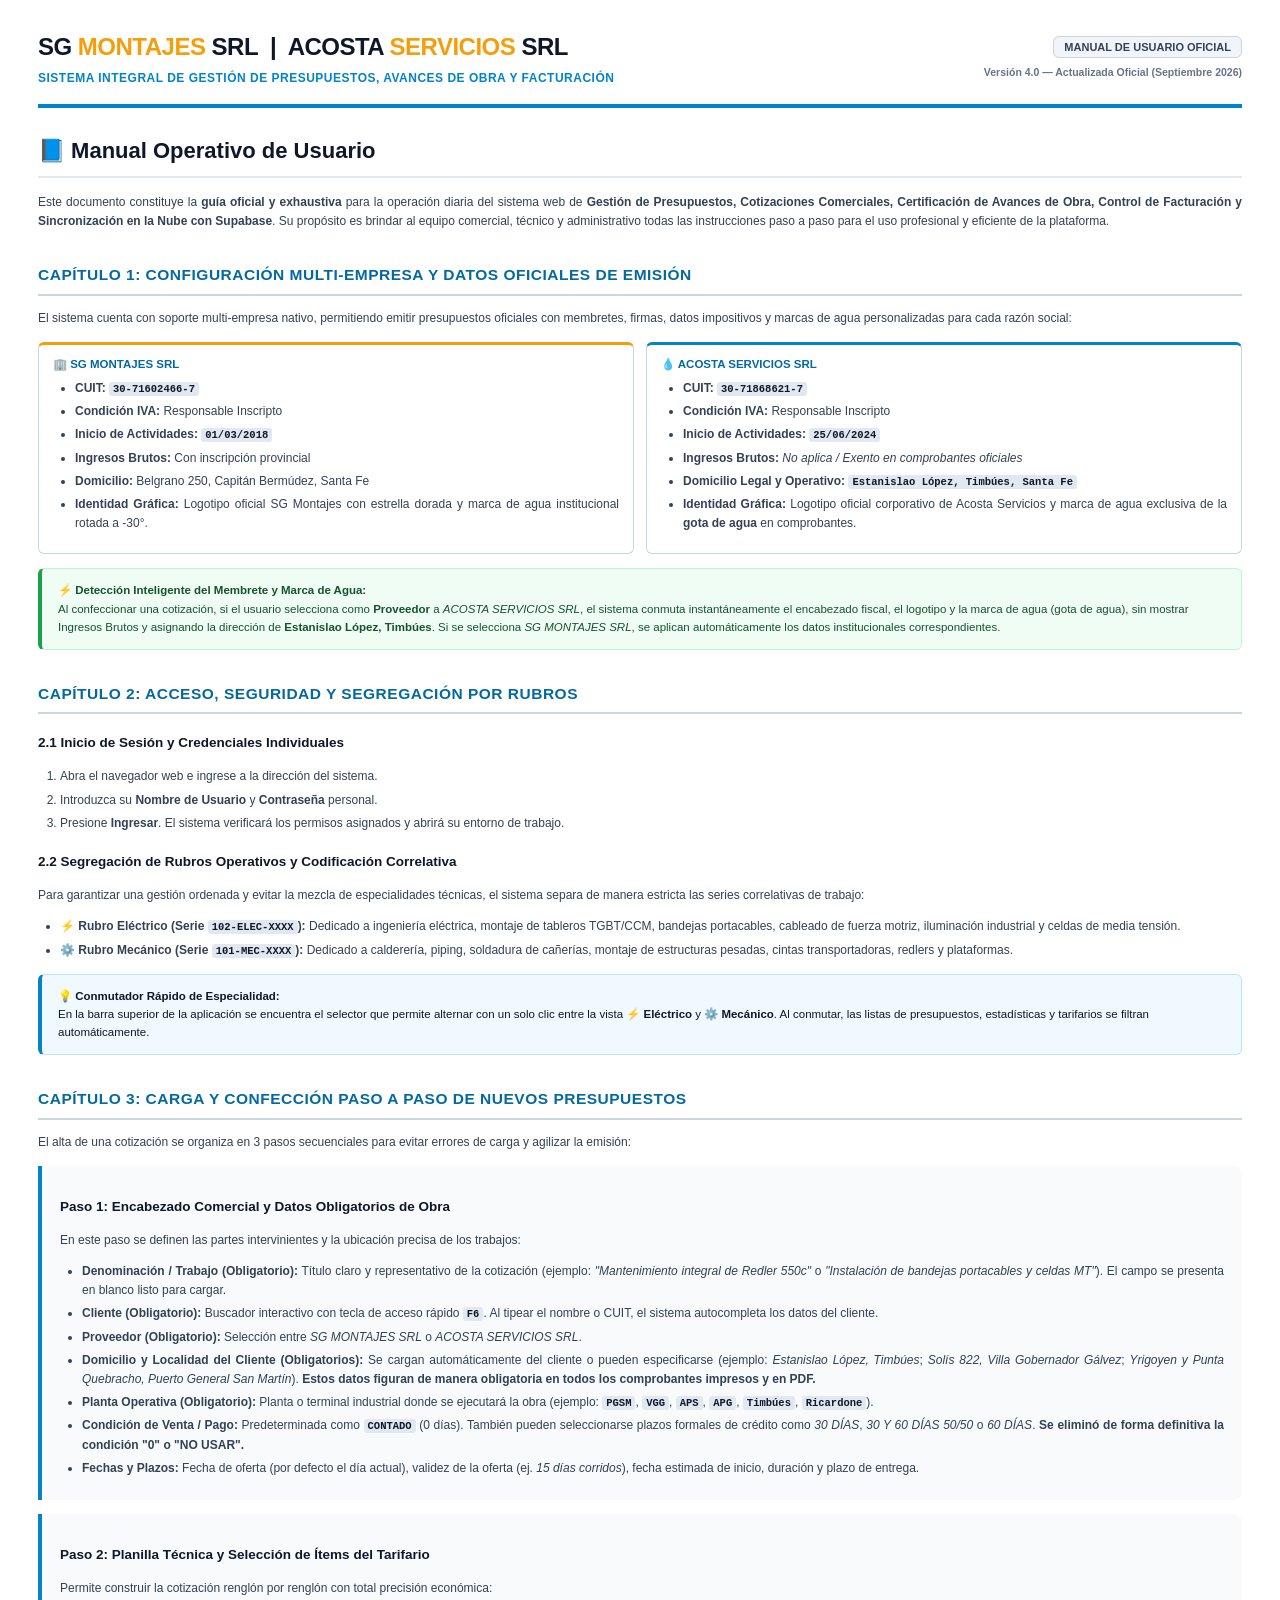
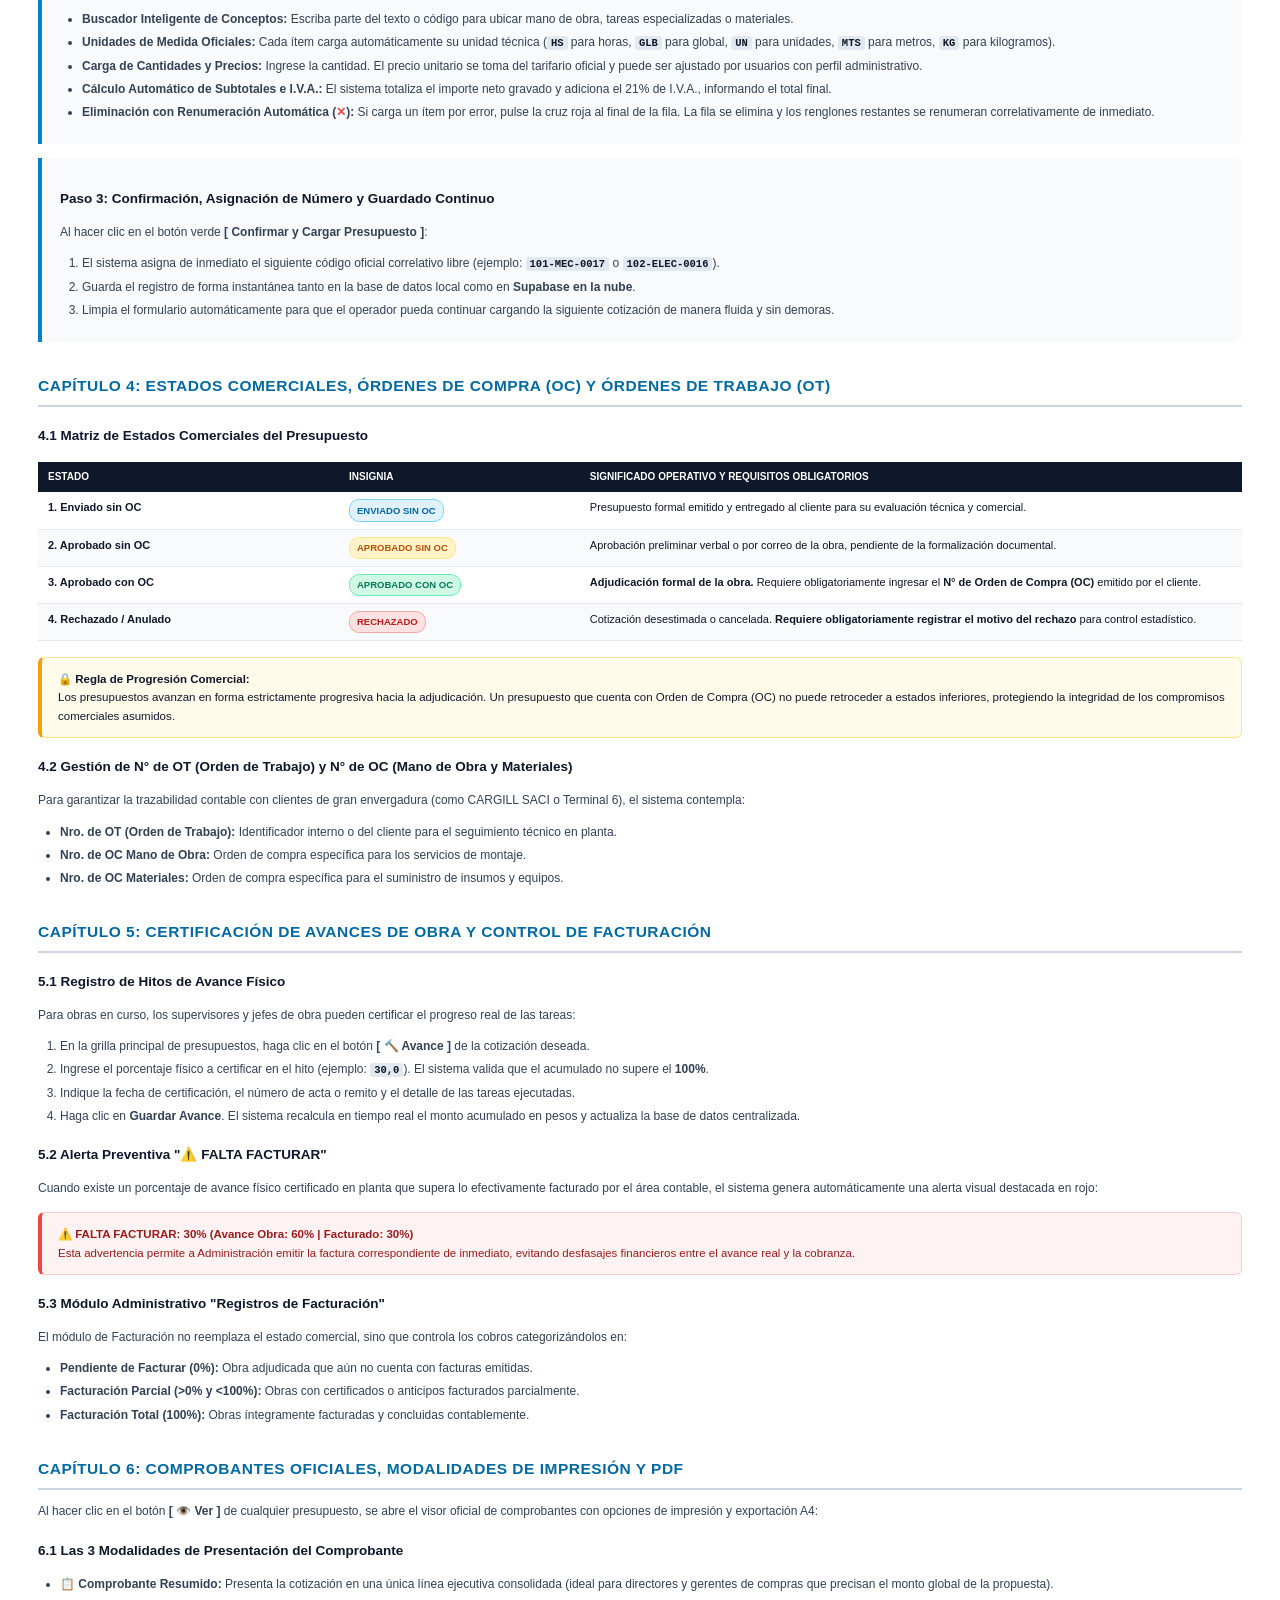
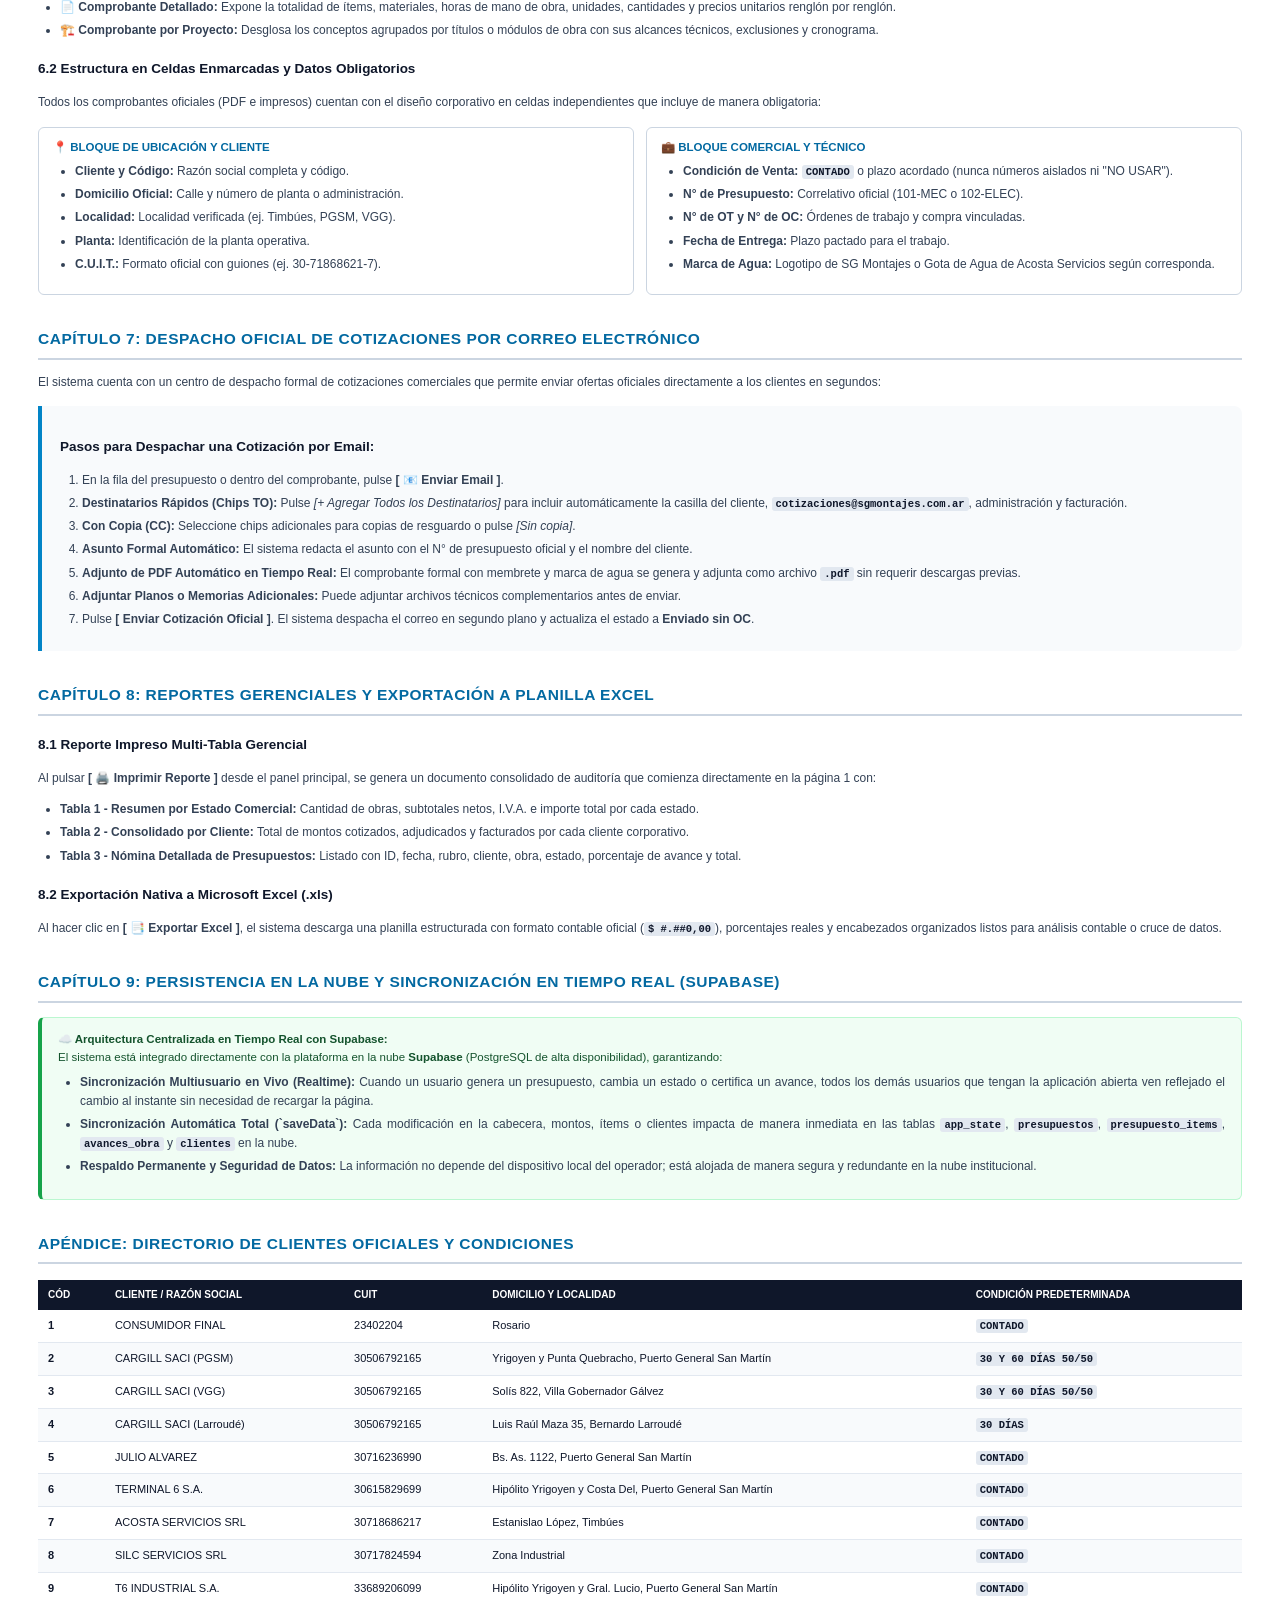
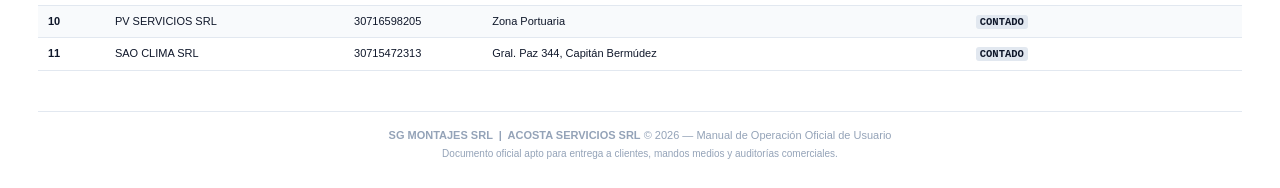
==== commit b57bd44f: "Add files via upload" ====
--- a/manual_de_usuario_sg_montajes.html
+++ b/manual_de_usuario_sg_montajes.html
@@ -2,372 +2,567 @@
 <html lang="es">
 <head>
     <meta charset="UTF-8">
-    <title>Manual de Usuario Exhaustivo - SG MONTAJES SRL</title>
+    <title>Manual de Usuario Oficial - Sistema de Gestión de Presupuestos</title>
     <style>
-        @page { size: A4; margin: 15mm; }
-        body { font-family: "Segoe UI", Arial, sans-serif; color: #1e293b; line-height: 1.6; padding: 25px; background-color: #ffffff; }
-        .header-brand { display: flex; align-items: center; justify-content: space-between; border-bottom: 4px solid #0284c7; padding-bottom: 15px; margin-bottom: 25px; }
-        .logo-text { font-weight: 900; font-size: 26px; color: #0f172a; }
+        @page { 
+            size: A4; 
+            margin: 15mm 15mm 15mm 15mm; 
+        }
+        body { 
+            font-family: "Segoe UI", -apple-system, BlinkMacSystemFont, Roboto, Arial, sans-serif; 
+            color: #0f172a; 
+            line-height: 1.6; 
+            padding: 20px 30px; 
+            background-color: #ffffff; 
+        }
+        .header-brand { 
+            display: flex; 
+            align-items: center; 
+            justify-content: space-between; 
+            border-bottom: 4px solid #0284c7; 
+            padding-bottom: 15px; 
+            margin-bottom: 25px; 
+        }
+        .logo-text { 
+            font-weight: 900; 
+            font-size: 24px; 
+            color: #0f172a; 
+            letter-spacing: -0.5px;
+        }
         .logo-text span { color: #f59e0b; }
-        h1 { color: #0f172a; font-size: 22px; margin-top: 0; }
-        h2 { color: #0369a1; border-bottom: 2px solid #cbd5e1; padding-bottom: 6px; margin-top: 35px; font-size: 16px; text-transform: uppercase; letter-spacing: 0.5px; }
-        h3 { color: #0f172a; font-size: 13.5px; margin-top: 20px; font-weight: 700; }
-        p, li { font-size: 12px; color: #334155; text-align: justify; }
-        ul, ol { margin-top: 5px; margin-bottom: 10px; padding-left: 20px; }
-        .step-box { background: #f8fafc; border-left: 4px solid #0284c7; padding: 14px 18px; margin: 15px 0; border-radius: 0 8px 8px 0; }
-        .alert-important { background: #fffbeb; border: 1px solid #fde68a; border-left: 4px solid #f59e0b; padding: 12px 18px; margin: 15px 0; border-radius: 6px; font-size: 12px; }
-        .alert-danger { background: #fef2f2; border: 1px solid #fecaca; border-left: 4px solid #ef4444; padding: 12px 18px; margin: 15px 0; border-radius: 6px; font-size: 12px; color: #991b1b; }
-        .alert-info { background: #f0f9ff; border: 1px solid #bae6fd; border-left: 4px solid #0284c7; padding: 12px 18px; margin: 15px 0; border-radius: 6px; font-size: 12px; }
-        .kpi-grid { display: grid; grid-template-columns: repeat(4, 1fr); gap: 10px; margin: 15px 0; }
-        .kpi-card { background: #f8fafc; border: 1px solid #e2e8f0; border-radius: 8px; padding: 10px; text-align: center; }
-        .kpi-title { font-size: 11px; font-weight: 700; color: #64748b; text-transform: uppercase; }
-        .kpi-val { font-size: 14px; font-weight: 800; color: #0f172a; margin-top: 4px; }
-        table { width: 100%; border-collapse: collapse; margin: 20px 0; font-size: 11px; }
-        th { background: #0f172a; color: #ffffff; padding: 8px 10px; text-align: left; font-weight: 700; text-transform: uppercase; font-size: 10.5px; }
-        td { border-bottom: 1px solid #e2e8f0; padding: 8px 10px; vertical-align: top; }
+        .badge-brand {
+            background: #f1f5f9;
+            border: 1px solid #cbd5e1;
+            padding: 4px 10px;
+            border-radius: 6px;
+            font-size: 11px;
+            font-weight: 700;
+            color: #334155;
+        }
+        h1 { 
+            color: #0f172a; 
+            font-size: 22px; 
+            margin-top: 10px; 
+            border-bottom: 2px solid #e2e8f0;
+            padding-bottom: 8px;
+        }
+        h2 { 
+            color: #0369a1; 
+            border-bottom: 2px solid #cbd5e1; 
+            padding-bottom: 6px; 
+            margin-top: 32px; 
+            font-size: 15.5px; 
+            text-transform: uppercase; 
+            letter-spacing: 0.5px; 
+        }
+        h3 { 
+            color: #0f172a; 
+            font-size: 13.5px; 
+            margin-top: 18px; 
+            font-weight: 700; 
+        }
+        p, li { 
+            font-size: 12px; 
+            color: #334155; 
+            text-align: justify; 
+        }
+        ul, ol { 
+            margin-top: 6px; 
+            margin-bottom: 10px; 
+            padding-left: 22px; 
+        }
+        li { margin-bottom: 4px; }
+        .step-box { 
+            background: #f8fafc; 
+            border-left: 4px solid #0284c7; 
+            padding: 12px 18px; 
+            margin: 14px 0; 
+            border-radius: 0 8px 8px 0; 
+        }
+        .alert-important { 
+            background: #fffbeb; 
+            border: 1px solid #fde68a; 
+            border-left: 4px solid #f59e0b; 
+            padding: 12px 16px; 
+            margin: 14px 0; 
+            border-radius: 6px; 
+            font-size: 11.5px; 
+        }
+        .alert-danger { 
+            background: #fef2f2; 
+            border: 1px solid #fecaca; 
+            border-left: 4px solid #ef4444; 
+            padding: 12px 16px; 
+            margin: 14px 0; 
+            border-radius: 6px; 
+            font-size: 11.5px; 
+            color: #991b1b; 
+        }
+        .alert-info { 
+            background: #f0f9ff; 
+            border: 1px solid #bae6fd; 
+            border-left: 4px solid #0284c7; 
+            padding: 12px 16px; 
+            margin: 14px 0; 
+            border-radius: 6px; 
+            font-size: 11.5px; 
+        }
+        .alert-success { 
+            background: #f0fdf4; 
+            border: 1px solid #bbf7d0; 
+            border-left: 4px solid #16a34a; 
+            padding: 12px 16px; 
+            margin: 14px 0; 
+            border-radius: 6px; 
+            font-size: 11.5px; 
+            color: #14532d;
+        }
+        table { 
+            width: 100%; 
+            border-collapse: collapse; 
+            margin: 16px 0; 
+            font-size: 11px; 
+        }
+        th { 
+            background: #0f172a; 
+            color: #ffffff; 
+            padding: 7px 10px; 
+            text-align: left; 
+            font-weight: 700; 
+            text-transform: uppercase; 
+            font-size: 10px; 
+        }
+        td { 
+            border-bottom: 1px solid #e2e8f0; 
+            padding: 7px 10px; 
+            vertical-align: top; 
+        }
         tr:nth-child(even) { background-color: #f8fafc; }
-        .badge { display: inline-block; padding: 3px 8px; border-radius: 12px; font-size: 9.5px; font-weight: 700; text-transform: uppercase; }
+        .badge { 
+            display: inline-block; 
+            padding: 2.5px 7px; 
+            border-radius: 10px; 
+            font-size: 9.5px; 
+            font-weight: 700; 
+            text-transform: uppercase; 
+        }
         .badge-green { background: #d1fae5; color: #047857; border: 1px solid #6ee7b7; }
         .badge-amber { background: #fef3c7; color: #b45309; border: 1px solid #fde68a; }
         .badge-blue { background: #e0f2fe; color: #0369a1; border: 1px solid #7dd3fc; }
         .badge-red { background: #fee2e2; color: #b91c1c; border: 1px solid #fca5a5; }
-        .badge-purple { background: #ede9fe; color: #6d28d9; border: 1px solid #ddd6fe; }
-        .footer-doc { margin-top: 50px; text-align: center; font-size: 11px; color: #94a3b8; border-top: 1px solid #e2e8f0; padding-top: 15px; }
-        .screen-mock { background: #0f172a; color: #f8fafc; padding: 12px; border-radius: 8px; font-family: monospace; font-size: 10.5px; margin: 15px 0; }
+        .footer-doc { 
+            margin-top: 40px; 
+            text-align: center; 
+            font-size: 11px; 
+            color: #94a3b8; 
+            border-top: 1px solid #e2e8f0; 
+            padding-top: 15px; 
+        }
+        .screen-mock { 
+            background: #0f172a; 
+            color: #f8fafc; 
+            padding: 10px 14px; 
+            border-radius: 6px; 
+            font-family: monospace; 
+            font-size: 10.5px; 
+            margin: 12px 0; 
+            line-height: 1.4;
+        }
+        code {
+            background: #e2e8f0;
+            color: #0f172a;
+            padding: 1px 4px;
+            border-radius: 3px;
+            font-family: monospace;
+            font-size: 10.5px;
+            font-weight: 600;
+        }
+        .card-grid {
+            display: grid;
+            grid-template-columns: 1fr 1fr;
+            gap: 12px;
+            margin: 14px 0;
+        }
+        .card-box {
+            border: 1px solid #cbd5e1;
+            border-radius: 6px;
+            padding: 10px 14px;
+            background: #ffffff;
+        }
+        .card-box-title {
+            font-size: 11.5px;
+            font-weight: 800;
+            color: #0369a1;
+            margin-bottom: 6px;
+            text-transform: uppercase;
+        }
     </style>
 </head>
 <body>
 
     <div class="header-brand">
         <div>
-            <div class="logo-text">SG <span>MONTAJES</span> SRL</div>
-            <div style="color: #0284c7; font-size: 12.5px; font-weight: 700; letter-spacing: 0.5px;">SISTEMA INTEGRAL DE GESTIÓN DE PRESUPUESTOS, AVANCES DE OBRA Y BI</div>
+            <div class="logo-text">SG <span>MONTAJES</span> SRL &nbsp;|&nbsp; ACOSTA <span>SERVICIOS</span> SRL</div>
+            <div style="color: #0284c7; font-size: 12px; font-weight: 700; letter-spacing: 0.5px; margin-top: 3px;">
+                SISTEMA INTEGRAL DE GESTIÓN DE PRESUPUESTOS, AVANCES DE OBRA Y FACTURACIÓN
+            </div>
         </div>
         <div style="text-align: right;">
-            <span class="badge badge-blue">MANUAL DE USUARIO OFICIAL</span><br>
-            <span style="font-size: 11px; color: #64748b;">Versión 3.5 — Actualizada Oficial (14 Septiembre 2026)</span>
+            <span class="badge-brand">MANUAL DE USUARIO OFICIAL</span><br>
+            <span style="font-size: 10.5px; color: #64748b; font-weight: 600;">Versión 4.0 — Actualizada Oficial (Septiembre 2026)</span>
         </div>
     </div>
 
-    <h1>📘 Manual Operativo Exhaustivo de Usuario</h1>
-    <p>Este documento constituye la guía maestra oficial para el uso del sistema web de <strong>Gestión de Presupuestos, Cotizaciones Técnicas, Certificación de Avances de Obra, Control Estricto de Facturación, Reportes Gerenciales y Consulta de Stock</strong> de <strong>SG MONTAJES SRL</strong>.</p>
-
-    <h2>Capítulo 1: Acceso, Autenticación y Segregación de Rubros</h2>
-    <p>El sistema cuenta con un control de accesos por credenciales individuales con separación de áreas de trabajo:</p>
+    <h1>📘 Manual Operativo de Usuario</h1>
+    <p>Este documento constituye la <strong>guía oficial y exhaustiva</strong> para la operación diaria del sistema web de <strong>Gestión de Presupuestos, Cotizaciones Comerciales, Certificación de Avances de Obra, Control de Facturación y Sincronización en la Nube con Supabase</strong>. Su propósito es brindar al equipo comercial, técnico y administrativo todas las instrucciones paso a paso para el uso profesional y eficiente de la plataforma.</p>
+
+    <!-- ==================================================================== -->
+    <h2>Capítulo 1: Configuración Multi-Empresa y Datos Oficiales de Emisión</h2>
+    <p>El sistema cuenta con soporte multi-empresa nativo, permitiendo emitir presupuestos oficiales con membretes, firmas, datos impositivos y marcas de agua personalizadas para cada razón social:</p>
+
+    <div class="card-grid">
+        <div class="card-box" style="border-top: 3px solid #f59e0b;">
+            <div class="card-box-title">🏢 SG MONTAJES SRL</div>
+            <ul>
+                <li><strong>CUIT:</strong> <code>30-71602466-7</code></li>
+                <li><strong>Condición IVA:</strong> Responsable Inscripto</li>
+                <li><strong>Inicio de Actividades:</strong> <code>01/03/2018</code></li>
+                <li><strong>Ingresos Brutos:</strong> Con inscripción provincial</li>
+                <li><strong>Domicilio:</strong> Belgrano 250, Capitán Bermúdez, Santa Fe</li>
+                <li><strong>Identidad Gráfica:</strong> Logotipo oficial SG Montajes con estrella dorada y marca de agua institucional rotada a -30°.</li>
+            </ul>
+        </div>
+        <div class="card-box" style="border-top: 3px solid #0284c7;">
+            <div class="card-box-title">💧 ACOSTA SERVICIOS SRL</div>
+            <ul>
+                <li><strong>CUIT:</strong> <code>30-71868621-7</code></li>
+                <li><strong>Condición IVA:</strong> Responsable Inscripto</li>
+                <li><strong>Inicio de Actividades:</strong> <code>25/06/2024</code></li>
+                <li><strong>Ingresos Brutos:</strong> <em>No aplica / Exento en comprobantes oficiales</em></li>
+                <li><strong>Domicilio Legal y Operativo:</strong> <code>Estanislao López, Timbúes, Santa Fe</code></li>
+                <li><strong>Identidad Gráfica:</strong> Logotipo oficial corporativo de Acosta Servicios y marca de agua exclusiva de la <strong>gota de agua</strong> en comprobantes.</li>
+            </ul>
+        </div>
+    </div>
+
+    <div class="alert-success">
+        <strong>⚡ Detección Inteligente del Membrete y Marca de Agua:</strong><br>
+        Al confeccionar una cotización, si el usuario selecciona como <strong>Proveedor</strong> a <em>ACOSTA SERVICIOS SRL</em>, el sistema conmuta instantáneamente el encabezado fiscal, el logotipo y la marca de agua (gota de agua), sin mostrar Ingresos Brutos y asignando la dirección de <strong>Estanislao López, Timbúes</strong>. Si se selecciona <em>SG MONTAJES SRL</em>, se aplican automáticamente los datos institucionales correspondientes.
+    </div>
+
+    <!-- ==================================================================== -->
+    <h2>Capítulo 2: Acceso, Seguridad y Segregación por Rubros</h2>
     
-    <h3>1.1 Inicio de Sesión y Credenciales</h3>
+    <h3>2.1 Inicio de Sesión y Credenciales Individuales</h3>
     <ol>
-        <li>Ingrese a la dirección web del sistema: <a href="https://gr-nota-de-venta.web.app" target="_blank">https://gr-nota-de-venta.web.app</a> o al servidor local habilitado.</li>
-        <li>Introduzca su <strong>Usuario</strong> y <strong>Contraseña</strong> personal.</li>
-        <li>El sistema identificará su rol (<em>Administrador</em> o <em>Solicitante</em>) y su rubro asignado por defecto (<em>Eléctrico</em> o <em>Mecánico</em>).</li>
+        <li>Abra el navegador web e ingrese a la dirección del sistema.</li>
+        <li>Introduzca su <strong>Nombre de Usuario</strong> y <strong>Contraseña</strong> personal.</li>
+        <li>Presione <strong>Ingresar</strong>. El sistema verificará los permisos asignados y abrirá su entorno de trabajo.</li>
     </ol>
 
-    <h3>1.2 Segregación de Rubros Operativos y Codificación Oficial</h3>
-    <p>Para garantizar una gestión ordenada de las ofertas, el sistema utiliza series correlativas independientes:</p>
+    <h3>2.2 Segregación de Rubros Operativos y Codificación Correlativa</h3>
+    <p>Para garantizar una gestión ordenada y evitar la mezcla de especialidades técnicas, el sistema separa de manera estricta las series correlativas de trabajo:</p>
     <ul>
-        <li><strong>⚡ Rubro Eléctrico:</strong> Genera presupuestos con la codificación oficial <code>102-ELEC-XXXX</code>. Especializado en montajes eléctricos industriales, bandejas portacables, cableados de potencia, tableros y horas hombre.</li>
-        <li><strong>⚙️ Rubro Mecánico:</strong> Genera presupuestos con la codificación oficial <code>101-MEC-XXXX</code>. Diseñado para montajes mecánicos pesados, estructuras metálicas, piping, cañerías, calderería y soldadura con ficha técnica integral.</li>
+        <li><strong>⚡ Rubro Eléctrico (Serie <code>102-ELEC-XXXX</code>):</strong> Dedicado a ingeniería eléctrica, montaje de tableros TGBT/CCM, bandejas portacables, cableado de fuerza motriz, iluminación industrial y celdas de media tensión.</li>
+        <li><strong>⚙️ Rubro Mecánico (Serie <code>101-MEC-XXXX</code>):</strong> Dedicado a calderería, piping, soldadura de cañerías, montaje de estructuras pesadas, cintas transportadoras, redlers y plataformas.</li>
     </ul>
 
     <div class="alert-info">
-        <strong>💡 Conmutador Superior de Rubros:</strong><br>
-        Los usuarios autorizados pueden alternar instantáneamente entre la vista <strong>⚡ Eléctrica</strong> y <strong>⚙️ Mecánica</strong> mediante el selector de la barra superior. Al cambiar, todo el catálogo de cotizaciones y métricas se filtra de inmediato para reflejar el sector elegido.
-    </div>
-
-    <h2>Capítulo 2: Interfaz de Usuario y Navegación Responsiva</h2>
-    
-    <h3>2.1 Elementos de la Barra Superior</h3>
-    <ul>
-        <li><strong>Botón de Menú (☰):</strong> Expande o contrae la barra lateral de navegación.</li>
-        <li><strong>Selector de Rubro:</strong> Conmuta entre las divisiones de trabajo Eléctrico y Mecánico.</li>
-        <li><strong>Indicador de Usuario:</strong> Muestra el usuario activo y rol del operador.</li>
-        <li><strong>Campanita de Notificaciones:</strong> Despliega alertas en tiempo real sobre aprobaciones y certificaciones de avance registradas.</li>
-    </ul>
-
-    <h3>2.2 Panel NAVEGACIÓN y Adaptabilidad Móvil</h3>
-    <ul>
-        <li><strong>Botón [ ⬅️ Volver ]:</strong> Ubicado en la barra lateral al lado de <strong>NAVEGACIÓN</strong>, permite retroceder inmediatamente a la pantalla anterior.</li>
-        <li><strong>Cierre Automático en Teléfonos Celulares:</strong> Al seleccionar cualquier módulo desde un smartphone, el menú lateral se cierra automáticamente para brindar visualización completa e inmediata del contenido.</li>
-        <li><strong>Notificaciones Flotantes (Toasts):</strong> Mensajes emergentes compactos en la esquina superior derecha con auto-ocultamiento a los 2,4 segundos.</li>
-    </ul>
-
-    <h2>Capítulo 3: Módulo 1 - Confección y Emisión de Presupuestos</h2>
-    <p>La carga de un nuevo presupuesto se realiza de forma ágil y estructurada en 3 simples pasos:</p>
+        <strong>💡 Conmutador Rápido de Especialidad:</strong><br>
+        En la barra superior de la aplicación se encuentra el selector que permite alternar con un solo clic entre la vista <strong>⚡ Eléctrico</strong> y <strong>⚙️ Mecánico</strong>. Al conmutar, las listas de presupuestos, estadísticas y tarifarios se filtran automáticamente.
+    </div>
+
+    <!-- ==================================================================== -->
+    <h2>Capítulo 3: Carga y Confección Paso a Paso de Nuevos Presupuestos</h2>
+    <p>El alta de una cotización se organiza en 3 pasos secuenciales para evitar errores de carga y agilizar la emisión:</p>
 
     <div class="step-box">
-        <h3>Paso 1: Encabezado y Datos Comerciales del Proyecto</h3>
+        <h3>Paso 1: Encabezado Comercial y Datos Obligatorios de Obra</h3>
+        <p>En este paso se definen las partes intervinientes y la ubicación precisa de los trabajos:</p>
         <ul>
-            <li><strong>Denominación del Servicio (Obligatorio):</strong> Campo descriptivo que se presenta limpio y vacío listo para la carga del nuevo proyecto.</li>
-            <li><strong>Cliente (Obligatorio):</strong> Selección rápida desde el catálogo corporativo o mediante la tecla de acceso rápido <code>F6</code>.</li>
-            <li><strong>Proveedor:</strong> Precompletado automáticamente como <em>SG MONTAJES SRL</em>.</li>
-            <li><strong>Fecha de Oferta:</strong> Registra la fecha de emisión (por defecto el día actual).</li>
-            <li><strong>Validez de la Oferta:</strong> Plazo de vigencia (ejemplo: <em>15 días corridos</em>).</li>
-            <li><strong>Fechas y Plazos de Ejecución:</strong> Fecha estimada de inicio, duración estimada y plazo de finalización.</li>
+            <li><strong>Denominación / Trabajo (Obligatorio):</strong> Título claro y representativo de la cotización (ejemplo: <em>"Mantenimiento integral de Redler 550c"</em> o <em>"Instalación de bandejas portacables y celdas MT"</em>). El campo se presenta en blanco listo para cargar.</li>
+            <li><strong>Cliente (Obligatorio):</strong> Buscador interactivo con tecla de acceso rápido <code>F6</code>. Al tipear el nombre o CUIT, el sistema autocompleta los datos del cliente.</li>
+            <li><strong>Proveedor (Obligatorio):</strong> Selección entre <em>SG MONTAJES SRL</em> o <em>ACOSTA SERVICIOS SRL</em>.</li>
+            <li><strong>Domicilio y Localidad del Cliente (Obligatorios):</strong> Se cargan automáticamente del cliente o pueden especificarse (ejemplo: <em>Estanislao López, Timbúes</em>; <em>Solís 822, Villa Gobernador Gálvez</em>; <em>Yrigoyen y Punta Quebracho, Puerto General San Martín</em>). <strong>Estos datos figuran de manera obligatoria en todos los comprobantes impresos y en PDF.</strong></li>
+            <li><strong>Planta Operativa (Obligatorio):</strong> Planta o terminal industrial donde se ejecutará la obra (ejemplo: <code>PGSM</code>, <code>VGG</code>, <code>APS</code>, <code>APG</code>, <code>Timbúes</code>, <code>Ricardone</code>).</li>
+            <li><strong>Condición de Venta / Pago:</strong> Predeterminada como <strong><code>CONTADO</code></strong> (0 días). También pueden seleccionarse plazos formales de crédito como <em>30 DÍAS</em>, <em>30 Y 60 DÍAS 50/50</em> o <em>60 DÍAS</em>. <strong>Se eliminó de forma definitiva la condición "0" o "NO USAR".</strong></li>
+            <li><strong>Fechas y Plazos:</strong> Fecha de oferta (por defecto el día actual), validez de la oferta (ej. <em>15 días corridos</em>), fecha estimada de inicio, duración y plazo de entrega.</li>
         </ul>
     </div>
 
     <div class="step-box">
-        <h3>Paso 2: Carga del Tarifario de Ítems / Planilla Técnica</h3>
-    <div class="alert-info">
-        <strong>⚡ Gestión Moderna del Tarifario Eléctrico:</strong><br>
+        <h3>Paso 2: Planilla Técnica y Selección de Ítems del Tarifario</h3>
+        <p>Permite construir la cotización renglón por renglón con total precisión económica:</p>
         <ul>
-            <li><strong>Correlatividad Estricta:</strong> Los códigos de materiales y mano de obra mantienen una numeración perfectamente correlativa (<code>ELE-001</code>, <code>ELE-002</code>, etc.) sin huecos.</li>
-            <li><strong>Solapa Materiales y Equipos:</strong> Permite cotizar cajas de aluminio, cañerías galvanizadas, cables sintenax, condulets y accesorios eléctricos con precios actualizados.</li>
-            <li><strong>Títulos Separadores Claros:</strong> Los encabezados de sección figuran limpiamente sin numeración en la columna de código para no confundirse con ítems cotizables.</li>
-            <li><strong>Mini Cruz de Borrado (<span style="color:#ef4444; font-weight:bold;">✕</span>):</strong> Cada fila del tarifario cuenta con una cruz roja para suprimir rápidamente conceptos erróneos. Al eliminar un ítem, el sistema renumera automáticamente los conceptos restantes garantizando la continuidad numérica.</li>
-            <li><strong>Agregar Ítem al Tarifario:</strong> El botón superior permite dar de alta nuevos conceptos asignando el siguiente código libre correlativo y situando al usuario directamente en la solapa correspondiente.</li>
+            <li><strong>Buscador Inteligente de Conceptos:</strong> Escriba parte del texto o código para ubicar mano de obra, tareas especializadas o materiales.</li>
+            <li><strong>Unidades de Medida Oficiales:</strong> Cada ítem carga automáticamente su unidad técnica (<code>HS</code> para horas, <code>GLB</code> para global, <code>UN</code> para unidades, <code>MTS</code> para metros, <code>KG</code> para kilogramos).</li>
+            <li><strong>Carga de Cantidades y Precios:</strong> Ingrese la cantidad. El precio unitario se toma del tarifario oficial y puede ser ajustado por usuarios con perfil administrativo.</li>
+            <li><strong>Cálculo Automático de Subtotales e I.V.A.:</strong> El sistema totaliza el importe neto gravado y adiciona el 21% de I.V.A., informando el total final.</li>
+            <li><strong>Eliminación con Renumeración Automática (<span style="color:#ef4444; font-weight:bold;">✕</span>):</strong> Si carga un ítem por error, pulse la cruz roja al final de la fila. La fila se elimina y los renglones restantes se renumeran correlativamente de inmediato.</li>
         </ul>
     </div>
-        <ul>
-            <li>Seleccione el concepto técnico desde el buscador de tarifarios.</li>
-            <li>Ingrese la <strong>Cantidad</strong> requerida. La unidad (<code>HS</code>, <code>GLB</code>, <code>UN</code>, <code>MTS</code>) y el precio unitario se cargan automáticamente.</li>
-            <li>El sistema calcula los subtotales e incrementa automáticamente el I.V.A. (21%).</li>
-        </ul>
-    </div>
 
     <div class="step-box">
-        <h3>Paso 3: Confirmación y Carga Continua</h3>
-        <p>Al pulsar el botón <strong>Confirmar y Cargar</strong>:</p>
+        <h3>Paso 3: Confirmación, Asignación de Número y Guardado Continuo</h3>
+        <p>Al hacer clic en el botón verde <strong>[ Confirmar y Cargar Presupuesto ]</strong>:</p>
         <ol>
-            <li>El sistema almacena el presupuesto en la base de datos asignando el correlativo oficial <code>101-MEC-XXXX</code> o <code>102-ELEC-XXXX</code>.</li>
-            <li>Inmediatamente <strong>reinicia el formulario en blanco</strong> (dejando la Denominación del Servicio y los ítems limpios) para permitir la carga fluida del siguiente presupuesto sin demoras.</li>
+            <li>El sistema asigna de inmediato el siguiente código oficial correlativo libre (ejemplo: <code>101-MEC-0017</code> o <code>102-ELEC-0016</code>).</li>
+            <li>Guarda el registro de forma instantánea tanto en la base de datos local como en <strong>Supabase en la nube</strong>.</li>
+            <li>Limpia el formulario automáticamente para que el operador pueda continuar cargando la siguiente cotización de manera fluida y sin demoras.</li>
         </ol>
     </div>
 
-    <h2>Capítulo 4: Módulo 2 - Estados Comerciales, Avance de Obra y Facturación</h2>
-    <p>Control centralizado del ciclo de vida comercial y financiero de las obras.</p>
-
-    <h3>4.1 Matriz de los 4 Únicos Estados Comerciales</h3>
+    <!-- ==================================================================== -->
+    <h2>Capítulo 4: Estados Comerciales, Órdenes de Compra (OC) y Órdenes de Trabajo (OT)</h2>
+
+    <h3>4.1 Matriz de Estados Comerciales del Presupuesto</h3>
     <table>
         <thead>
             <tr>
-                <th>Estado</th>
-                <th>Insignia</th>
-                <th>Descripción y Requisitos</th>
+                <th style="width: 25%;">Estado</th>
+                <th style="width: 20%;">Insignia</th>
+                <th>Significado Operativo y Requisitos Obligatorios</th>
             </tr>
         </thead>
         <tbody>
             <tr>
                 <td><strong>1. Enviado sin OC</strong></td>
-                <td><span class="badge badge-amber">ENVIADO SIN OC</span></td>
-                <td>Oferta emitida y entregada al cliente, pendiente de resolución comercial.</td>
+                <td><span class="badge badge-blue">ENVIADO SIN OC</span></td>
+                <td>Presupuesto formal emitido y entregado al cliente para su evaluación técnica y comercial.</td>
             </tr>
             <tr>
                 <td><strong>2. Aprobado sin OC</strong></td>
-                <td><span class="badge badge-blue">APROBADO SIN OC</span></td>
-                <td>Aprobación preliminar verbal o por correo previa a la orden de compra.</td>
+                <td><span class="badge badge-amber">APROBADO SIN OC</span></td>
+                <td>Aprobación preliminar verbal o por correo de la obra, pendiente de la formalización documental.</td>
             </tr>
             <tr>
                 <td><strong>3. Aprobado con OC</strong></td>
                 <td><span class="badge badge-green">APROBADO CON OC</span></td>
-                <td>Adjudicación formal de la obra. <strong>Requisito obligatorio:</strong> ingresar N° de Orden de Compra (OC).</td>
-            </tr>
-            <tr>
-                <td><strong>4. Rechazado</strong></td>
+                <td><strong>Adjudicación formal de la obra.</strong> Requiere obligatoriamente ingresar el <strong>N° de Orden de Compra (OC)</strong> emitido por el cliente.</td>
+            </tr>
+            <tr>
+                <td><strong>4. Rechazado / Anulado</strong></td>
                 <td><span class="badge badge-red">RECHAZADO</span></td>
-                <td>Oferta desestimada. <strong>Requisito obligatorio:</strong> ingresar motivo de rechazo.</td>
+                <td>Cotización desestimada o cancelada. <strong>Requiere obligatoriamente registrar el motivo del rechazo</strong> para control estadístico.</td>
             </tr>
         </tbody>
     </table>
 
-    <div class="alert-info">
-        <strong>💼 Derivación a "Registros de Facturación":</strong><br>
-        Las condiciones de facturación (<em>Facturado Parcial</em> y <em>Facturado Total</em>) <strong>no son estados comerciales del presupuesto</strong>. Los presupuestos aprobados con OC van a parar al módulo exclusivo <strong>Registros de Facturación</strong>, donde el área administrativa controla los cobros categorizándolos en: <em>Pendiente de Facturar</em> (0%), <em>Facturación Parcial</em> (>0% y <100%) y <em>Facturación Total</em> (100%).
-    </div>
-
     <div class="alert-important">
-        <strong>🚫 Prohibición Estricta de Retroceso de Estados:</strong><br>
-        Los presupuestos siguen un avance estrictamente progresivo. Un presupuesto que ha alcanzado un nivel superior no puede retroceder a estados inferiores (por ejemplo, <em>Aprobado con OC</em> no puede volver a <em>Aprobado sin OC</em> ni <em>Enviado sin OC</em>). Las opciones bloqueadas aparecen con el símbolo <code>🚫</code> en el selector.
-    </div>
-
-    <h3>4.2 Certificación Física de Avance de Obra</h3>
-    <p>Para registrar hitos certificados en planta:</p>
+        <strong>🔒 Regla de Progresión Comercial:</strong><br>
+        Los presupuestos avanzan en forma estrictamente progresiva hacia la adjudicación. Un presupuesto que cuenta con Orden de Compra (OC) no puede retroceder a estados inferiores, protegiendo la integridad de los compromisos comerciales asumidos.
+    </div>
+
+    <h3>4.2 Gestión de N° de OT (Orden de Trabajo) y N° de OC (Mano de Obra y Materiales)</h3>
+    <p>Para garantizar la trazabilidad contable con clientes de gran envergadura (como CARGILL SACI o Terminal 6), el sistema contempla:</p>
+    <ul>
+        <li><strong>Nro. de OT (Orden de Trabajo):</strong> Identificador interno o del cliente para el seguimiento técnico en planta.</li>
+        <li><strong>Nro. de OC Mano de Obra:</strong> Orden de compra específica para los servicios de montaje.</li>
+        <li><strong>Nro. de OC Materiales:</strong> Orden de compra específica para el suministro de insumos y equipos.</li>
+    </ul>
+
+    <!-- ==================================================================== -->
+    <h2>Capítulo 5: Certificación de Avances de Obra y Control de Facturación</h2>
+
+    <h3>5.1 Registro de Hitos de Avance Físico</h3>
+    <p>Para obras en curso, los supervisores y jefes de obra pueden certificar el progreso real de las tareas:</p>
     <ol>
-        <li>Haga clic en el botón <strong>🔨 Avance</strong> en la grilla del presupuesto.</li>
-        <li>Ingrese el porcentaje certificado (<strong>obligatorio con coma decimal <code>,</code></strong>, ej: <code>25,5</code>). El límite máximo acumulado es <strong>100%</strong>.</li>
-        <li>Ingrese la fecha del hito, N° de documento/acta y detalle técnico.</li>
+        <li>En la grilla principal de presupuestos, haga clic en el botón <strong>[ 🔨 Avance ]</strong> de la cotización deseada.</li>
+        <li>Ingrese el porcentaje físico a certificar en el hito (ejemplo: <code>30,0</code>). El sistema valida que el acumulado no supere el <strong>100%</strong>.</li>
+        <li>Indique la fecha de certificación, el número de acta o remito y el detalle de las tareas ejecutadas.</li>
+        <li>Haga clic en <strong>Guardar Avance</strong>. El sistema recalcula en tiempo real el monto acumulado en pesos y actualiza la base de datos centralizada.</li>
     </ol>
 
-    <h3>4.3 Disparo Automático de Alerta por Correo a Facturación</h3>
-    <p>Al guardar un hito de avance, el sistema envía automáticamente una notificación por correo electrónico:</p>
-    <div class="screen-mock">
-        📄 Notificación de Avance de Obra: Se registró un avance del 30% ($150.000,00) para el Presupuesto 101-MEC-0005 (CARGILL SACI). Total a facturar: 30% ($150.000,00) de $500.000,00.
-    </div>
-
-    <h3>4.4 Alerta Destacada "⚠️ FALTA FACTURAR"</h3>
-    <p>Cuando existe un porcentaje de avance físico certificado que aún no ha sido facturado por el área contable, la grilla resalta automáticamente la fila con un cartel llamativo:</p>
+    <h3>5.2 Alerta Preventiva "⚠️ FALTA FACTURAR"</h3>
+    <p>Cuando existe un porcentaje de avance físico certificado en planta que supera lo efectivamente facturado por el área contable, el sistema genera automáticamente una alerta visual destacada en rojo:</p>
     <div class="alert-danger">
-        <strong>⚠️ FALTA FACTURAR: 40% (Avance Obra: 70% | Facturado: 30%)</strong><br>
-        Indica el importe exacto pendiente de emisión de factura según las certificaciones reales de obra.
-    </div>
-
-    <h2>Capítulo 5: Módulo 3 - Visualización de Comprobantes y Formato Oficial de Presupuesto (PDF)</h2>
-    <div class="alert-info">
-        <strong>📑 Estructura Oficial del Presupuesto Comercial Impreso:</strong><br>
-        El PDF oficial de cotización comercial cuenta con un diseño de alta calidad técnica:
+        <strong>⚠️ FALTA FACTURAR: 30% (Avance Obra: 60% | Facturado: 30%)</strong><br>
+        Esta advertencia permite a Administración emitir la factura correspondiente de inmediato, evitando desfasajes financieros entre el avance real y la cobranza.
+    </div>
+
+    <h3>5.3 Módulo Administrativo "Registros de Facturación"</h3>
+    <p>El módulo de Facturación no reemplaza el estado comercial, sino que controla los cobros categorizándolos en:</p>
+    <ul>
+        <li><strong>Pendiente de Facturar (0%):</strong> Obra adjudicada que aún no cuenta con facturas emitidas.</li>
+        <li><strong>Facturación Parcial (>0% y <100%):</strong> Obras con certificados o anticipos facturados parcialmente.</li>
+        <li><strong>Facturación Total (100%):</strong> Obras íntegramente facturadas y concluidas contablemente.</li>
+    </ul>
+
+    <!-- ==================================================================== -->
+    <h2>Capítulo 6: Comprobantes Oficiales, Modalidades de Impresión y PDF</h2>
+    <p>Al hacer clic en el botón <strong>[ 👁️ Ver ]</strong> de cualquier presupuesto, se abre el visor oficial de comprobantes con opciones de impresión y exportación A4:</p>
+
+    <h3>6.1 Las 3 Modalidades de Presentación del Comprobante</h3>
+    <ul>
+        <li><strong>📋 Comprobante Resumido:</strong> Presenta la cotización en una única línea ejecutiva consolidada (ideal para directores y gerentes de compras que precisan el monto global de la propuesta).</li>
+        <li><strong>📄 Comprobante Detallado:</strong> Expone la totalidad de ítems, materiales, horas de mano de obra, unidades, cantidades y precios unitarios renglón por renglón.</li>
+        <li><strong>🏗️ Comprobante por Proyecto:</strong> Desglosa los conceptos agrupados por títulos o módulos de obra con sus alcances técnicos, exclusiones y cronograma.</li>
+    </ul>
+
+    <h3>6.2 Estructura en Celdas Enmarcadas y Datos Obligatorios</h3>
+    <p>Todos los comprobantes oficiales (PDF e impresos) cuentan con el diseño corporativo en celdas independientes que incluye de manera obligatoria:</p>
+    <div class="card-grid">
+        <div class="card-box">
+            <div class="card-box-title">📍 Bloque de Ubicación y Cliente</div>
+            <ul>
+                <li><strong>Cliente y Código:</strong> Razón social completa y código.</li>
+                <li><strong>Domicilio Oficial:</strong> Calle y número de planta o administración.</li>
+                <li><strong>Localidad:</strong> Localidad verificada (ej. Timbúes, PGSM, VGG).</li>
+                <li><strong>Planta:</strong> Identificación de la planta operativa.</li>
+                <li><strong>C.U.I.T.:</strong> Formato oficial con guiones (ej. 30-71868621-7).</li>
+            </ul>
+        </div>
+        <div class="card-box">
+            <div class="card-box-title">💼 Bloque Comercial y Técnico</div>
+            <ul>
+                <li><strong>Condición de Venta:</strong> <code>CONTADO</code> o plazo acordado (nunca números aislados ni "NO USAR").</li>
+                <li><strong>N° de Presupuesto:</strong> Correlativo oficial (101-MEC o 102-ELEC).</li>
+                <li><strong>N° de OT y N° de OC:</strong> Órdenes de trabajo y compra vinculadas.</li>
+                <li><strong>Fecha de Entrega:</strong> Plazo pactado para el trabajo.</li>
+                <li><strong>Marca de Agua:</strong> Logotipo de SG Montajes o Gota de Agua de Acosta Servicios según corresponda.</li>
+            </ul>
+        </div>
+    </div>
+
+    <!-- ==================================================================== -->
+    <h2>Capítulo 7: Despacho Oficial de Cotizaciones por Correo Electrónico</h2>
+    <p>El sistema cuenta con un centro de despacho formal de cotizaciones comerciales que permite enviar ofertas oficiales directamente a los clientes en segundos:</p>
+
+    <div class="step-box">
+        <h3>Pasos para Despachar una Cotización por Email:</h3>
+        <ol>
+            <li>En la fila del presupuesto o dentro del comprobante, pulse <strong>[ 📧 Enviar Email ]</strong>.</li>
+            <li><strong>Destinatarios Rápidos (Chips TO):</strong> Pulse <em>[+ Agregar Todos los Destinatarios]</em> para incluir automáticamente la casilla del cliente, <code>cotizaciones@sgmontajes.com.ar</code>, administración y facturación.</li>
+            <li><strong>Con Copia (CC):</strong> Seleccione chips adicionales para copias de resguardo o pulse <em>[Sin copia]</em>.</li>
+            <li><strong>Asunto Formal Automático:</strong> El sistema redacta el asunto con el N° de presupuesto oficial y el nombre del cliente.</li>
+            <li><strong>Adjunto de PDF Automático en Tiempo Real:</strong> El comprobante formal con membrete y marca de agua se genera y adjunta como archivo <code>.pdf</code> sin requerir descargas previas.</li>
+            <li><strong>Adjuntar Planos o Memorias Adicionales:</strong> Puede adjuntar archivos técnicos complementarios antes de enviar.</li>
+            <li>Pulse <strong>[ Enviar Cotización Oficial ]</strong>. El sistema despacha el correo en segundo plano y actualiza el estado a <strong>Enviado sin OC</strong>.</li>
+        </ol>
+    </div>
+
+    <!-- ==================================================================== -->
+    <h2>Capítulo 8: Reportes Gerenciales y Exportación a Planilla Excel</h2>
+
+    <h3>8.1 Reporte Impreso Multi-Tabla Gerencial</h3>
+    <p>Al pulsar <strong>[ 🖨️ Imprimir Reporte ]</strong> desde el panel principal, se genera un documento consolidado de auditoría que comienza directamente en la página 1 con:</p>
+    <ul>
+        <li><strong>Tabla 1 - Resumen por Estado Comercial:</strong> Cantidad de obras, subtotales netos, I.V.A. e importe total por cada estado.</li>
+        <li><strong>Tabla 2 - Consolidado por Cliente:</strong> Total de montos cotizados, adjudicados y facturados por cada cliente corporativo.</li>
+        <li><strong>Tabla 3 - Nómina Detallada de Presupuestos:</strong> Listado con ID, fecha, rubro, cliente, obra, estado, porcentaje de avance y total.</li>
+    </ul>
+
+    <h3>8.2 Exportación Nativa a Microsoft Excel (.xls)</h3>
+    <p>Al hacer clic en <strong>[ 📑 Exportar Excel ]</strong>, el sistema descarga una planilla estructurada con formato contable oficial (<code>$ #.##0,00</code>), porcentajes reales y encabezados organizados listos para análisis contable o cruce de datos.</p>
+
+    <!-- ==================================================================== -->
+    <h2>Capítulo 9: Persistencia en la Nube y Sincronización en Tiempo Real (Supabase)</h2>
+    <div class="alert-success">
+        <strong>☁️ Arquitectura Centralizada en Tiempo Real con Supabase:</strong><br>
+        El sistema está integrado directamente con la plataforma en la nube <strong>Supabase</strong> (PostgreSQL de alta disponibilidad), garantizando:
         <ul>
-            <li><strong>Encabezado en Recuadro:</strong> Membrete institucional con logotipo de SG Montajes, domicilio fiscal, I.V.A. Responsable Inscripto, comprobante letra <strong>X</strong> y bloque de datos tributarios (CUIT 30-71602466-7, Ingresos Brutos, Inicio de Actividades).</li>
-            <li><strong>Ficha de Cliente en Celdas Individuales:</strong> Todos los datos de obra y cliente (Cliente, Detalle, Domicilio, CUIT, Condición de Venta, Planta, Código, Número de OT, Localidad, Fecha de Entrega y Nro. Presupuesto) enmarcados en recuadros rectangulares independientes con esquinas redondeadas.</li>
-            <li><strong>Marca de Agua a -30°:</strong> Logotipo centrado e inclinado a -30 grados detrás de la grilla de ítems con opacidad calibrada para permitir la lectura nítida de cada renglón.</li>
-            <li><strong>Alcance Técnico y Exclusiones:</strong> Bloques formales para propuesta técnica, personal asignado y cláusulas de exclusión.</li>
+            <li><strong>Sincronización Multiusuario en Vivo (Realtime):</strong> Cuando un usuario genera un presupuesto, cambia un estado o certifica un avance, todos los demás usuarios que tengan la aplicación abierta ven reflejado el cambio al instante sin necesidad de recargar la página.</li>
+            <li><strong>Sincronización Automática Total (`saveData`):</strong> Cada modificación en la cabecera, montos, ítems o clientes impacta de manera inmediata en las tablas <code>app_state</code>, <code>presupuestos</code>, <code>presupuesto_items</code>, <code>avances_obra</code> y <code>clientes</code> en la nube.</li>
+            <li><strong>Respaldo Permanente y Seguridad de Datos:</strong> La información no depende del dispositivo local del operador; está alojada de manera segura y redundante en la nube institucional.</li>
         </ul>
     </div>
-    
-    <h3>5.1 Selector Dinámico: Detallado vs Resumido</h3>
-    <p>Al visualizar una cotización con el botón <strong>[ 👁️ Ver ]</strong>, el usuario puede conmutar instantáneamente:</p>
-    <ul>
-        <li><strong>📄 Comprobante Detallado:</strong> Muestra la planilla completa con el desglose ítem por ítem, rubros, cantidades, unidades de medida, precios unitarios y subtotales.</li>
-        <li><strong>📋 Comprobante Resumido:</strong> Presenta la cotización condensada en una sola línea ejecutiva con la denominación del trabajo, cantidad global, subtotal neto, I.V.A. (21%) e importe total final.</li>
-    </ul>
-
-    <h3>5.2 Opciones de Despacho del Comprobante</h3>
-    <ul>
-        <li><strong>🖨️ PDF / Impresión Oficial:</strong> Formato A4 profesional con membrete corporativo, condiciones comerciales y casillas de firma.</li>
-        <li><strong>💬 WhatsApp Directo:</strong> Genera el mensaje estructurado con el resumen ejecutivo de la oferta listo para enviar al cliente por mensajería.</li>
-        <li><strong>📧 Despachar Cotización por Email:</strong> Abre la ventana interactiva especializada de despacho oficial con selección rápida de destinatarios y adjunto de PDF en tiempo real.</li>
-    </ul>
-
-    <h2>Capítulo 6: Despacho Oficial de Cotizaciones por Email (Modal Productivo)</h2>
-    <p>El sistema incorpora un centro de despacho formal de ofertas comerciales diseñado para enviar cotizaciones en segundos con máximo rigor corporativo.</p>
-
-    <h3>6.1 Estructura del Modal "Despachar Cotización por Email"</h3>
-    <p>Al hacer clic en el botón <strong>"Enviar Email"</strong> del presupuesto, se despliega la interfaz con los siguientes componentes:</p>
-    <ul>
-        <li><strong>Botón [+ Agregar Todos los Destinatarios]:</strong> Consolida en un solo clic la casilla del cliente asignado, cotizaciones (<code>cotizaciones@sgmontajes.com.ar</code>), administración (<code>melanidaiana28@gmail.com</code>) y facturación (<code>facturacion@sgmontajes.com.ar</code>).</li>
-        <li><strong>Chips Interactivos TO:</strong> Botones rápidos con etiquetas individuales de cada destinatario para agregar o quitar receptores con un toque.</li>
-        <li><strong>Con Copia (CC):</strong> Chips directos para añadir copias de control o el botón <em>[Sin copia]</em> para limpiar el campo.</li>
-        <li><strong>Asunto Formal Personalizable:</strong> Viene pre-configurado con el número de presupuesto oficial y el nombre del cliente (ej. <code>Presupuesto SG-2026-0004 - CARGILL SACI</code>).</li>
-        <li><strong>Generación de PDF Oficial en Tiempo Real:</strong> El sistema compila instantáneamente el presupuesto formal con su logotipo, ítems y montos como <code>Presupuesto_{NRO}.pdf</code>.</li>
-        <li><strong>Subida de Documentos Adicionales:</strong> Permite adjuntar planos técnicos, especificaciones de obra o memorias de cálculo complementarias.</li>
-        <li><strong>Tarjeta de Resumen del Despacho:</strong> Indica cantidad de destinatarios principales, copias, total y estado del adjunto.</li>
-    </ul>
-
-    <h3>6.2 Doble Modalidad de Envío (Local Directo vs Servidor Silencioso)</h3>
-    <p>El sistema ofrece dos alternativas complementarias para adaptarse al flujo de trabajo diario de cada usuario:</p>
-
-    <div class="step-box">
-        <strong>Opción A: Modo Local Directo (Botón "Abrir en Mail / Outlook") — ¡Sin requerir servidores!</strong><br>
-        Pensado para cuando se utiliza la aplicación abriendo directamente el archivo <code>index.html</code> en la computadora:<br>
-        1. Al hacer clic en <strong>"Abrir en Mail / Outlook"</strong>, el sistema <strong>descarga automáticamente el PDF oficial</strong> en la carpeta de Descargas de su Mac/PC.<br>
-        2. Al mismo tiempo, <strong>abre su programa de correo predeterminado</strong> (Apple Mail, Microsoft Outlook, Thunderbird, etc.) con los destinatarios, copia, asunto y cuerpo formal pre-redactados.<br>
-        3. Solo resta arrastrar el PDF descargado al correo y pulsar Enviar.
-    </div>
-
-    <div class="step-box">
-        <strong>Opción B: Modo Servidor SMTP en Segundo Plano (Botón "Enviar Ahora (SMTP)")</strong><br>
-        Para un envío 100% automático, silencioso e invisible sin abrir el programa de correo local:<br>
-        1. Requiere tener activo el backend Python (iniciado con <code>Iniciar_Servidor.command</code>).<br>
-        2. El correo y su PDF se despachan de forma directa a través del servidor corporativo Ferozo/DonWeb (<code>c2001014.ferozo.com:465</code> SSL).<br>
-        3. <em>Fallback Inteligente:</em> Si se pulsa este botón en modo local y el servidor no está corriendo, el sistema no se bloquea ni muestra errores; descarga el PDF y abre el correo local automáticamente para que el trabajo nunca se detenga.
-    </div>
-
-    <div class="alert-info">
-        <strong>🚀 Lanzador Automático para macOS (<code>Iniciar_Servidor.command</code>):</strong><br>
-        En su carpeta de trabajo <code>ANTY</code> o <code>PRESUPUESTO</code>, dispone del archivo ejecutable <strong>Iniciar_Servidor.command</strong>. Con solo hacerle doble clic, el sistema libera automáticamente el puerto 8000, arranca el servidor Python en segundo plano y abre la aplicación en su navegador web en <code>http://localhost:8000</code>.
-    </div>
-
-    <h2>Capítulo 7: Módulo 4 - Métricas Gerenciales y Business Intelligence (BI)</h2>
-    <p>El módulo de analítica ofrece visibilidad total en tiempo real con filtros dinámicos por rango de fechas, rubro y vendedor.</p>
-
-    <h3>6.1 Las 8 Métricas KPI en Tiempo Real</h3>
-    <div class="kpi-grid">
-        <div class="kpi-card">
-            <div class="kpi-title">💼 Total Presupuestado</div>
-            <div class="kpi-val">$ 124.500.000</div>
-        </div>
-        <div class="kpi-card">
-            <div class="kpi-title">💎 Total Facturado</div>
-            <div class="kpi-val">$ 78.200.000</div>
-        </div>
-        <div class="kpi-card" style="border-left: 3px solid #0284c7;">
-            <div class="kpi-title">📅 Facturado en el Mes</div>
-            <div class="kpi-val">$ 18.450.000</div>
-        </div>
-        <div class="kpi-card" style="border-left: 3px solid #10b981;">
-            <div class="kpi-title">📈 Facturado en el Año</div>
-            <div class="kpi-val">$ 65.800.000</div>
-        </div>
-        <div class="kpi-card">
-            <div class="kpi-title">⏳ Saldo por Cobrar</div>
-            <div class="kpi-val">$ 46.300.000</div>
-        </div>
-        <div class="kpi-card">
-            <div class="kpi-title">✅ Aprobados con OC</div>
-            <div class="kpi-val">24 Obras</div>
-        </div>
-        <div class="kpi-card">
-            <div class="kpi-title">⚡ Rubro Eléctrico</div>
-            <div class="kpi-val">$ 68.300.000</div>
-        </div>
-        <div class="kpi-card">
-            <div class="kpi-title">⚙️ Rubro Mecánico</div>
-            <div class="kpi-val">$ 56.200.000</div>
-        </div>
-    </div>
-
-    <div class="alert-info">
-        <strong>📌 Detalle de los Nuevos Indicadores Temporales:</strong>
-        <ul>
-            <li><strong>📅 Facturado en el Mes:</strong> Computa el volumen financiero facturado (incluyendo avances de obra certificados) durante el mes calendario en curso, permitiendo evaluar el cumplimiento de objetivos mensuales inmediatos.</li>
-            <li><strong>📈 Facturado en el Año:</strong> Computa el acumulado fiscal anual de facturación, brindando la métrica macro del ejercicio contable de la empresa.</li>
-        </ul>
-    </div>
-
-    <h3>7.2 Gráficos de Rendimiento y Tablas Analíticas</h3>
-    <ul>
-        <li><strong>Rendimiento por Vendedor:</strong> Muestra cotizaciones emitidas, obras adjudicadas con OC, total cotizado, total facturado y el <strong>% de Efectividad de Cierre</strong>.</li>
-        <li><strong>Resumen por Cliente:</strong> Detalla volumen contratado, avance promedio, facturación acumulada y saldo pendiente por cliente.</li>
-    </ul>
-
-    <h2>Capítulo 8: Módulo 5 - Reporte Impreso Oficial y Exportación a Excel</h2>
-    <p>Herramientas diseñadas para la presentación ejecutiva ante directorio y la auditoría contable externa.</p>
-
-    <h3>8.1 🖨️ Reporte Impreso Gerencial Multi-Tabla</h3>
-    <p>El reporte impreso oficial ha sido optimizado con los siguientes estándares de alta calidad:</p>
-    <ul>
-        <li><strong>Comienzo directo en la Página 1:</strong> Se eliminaron los saltos o páginas en blanco iniciales mediante una reestructuración completa del layout de impresión.</li>
-        <li><strong>Estructura Limpia en 4 Tablas Ejecutivas (Sin Gráficos Pesados):</strong>
-            <ol>
-                <li><strong>Tabla 1: Resumen de Indicadores Clave (8 KPIs):</strong> Cuadro estructurado con totales, aprobados, facturación mensual, anual y saldos.</li>
-                <li><strong>Tabla 2: Resumen por Estado Comercial:</strong> Cantidad de presupuestos, subtotal neto, IVA y total por estado.</li>
-                <li><strong>Tabla 3: Resumen Consolidado por Cliente:</strong> Importes agrupados por cuenta con fila de <strong>TOTAL GENERAL CLIENTES</strong>.</li>
-                <li><strong>Tabla 4: Detalle de Cotizaciones:</strong> Listado individual completo con ID, fecha, rubro, cliente, obra, estado, % avance y total con IVA.</li>
-            </ol>
-        </li>
-        <li><strong>Paginación Continua y Encabezados Repetibles:</strong> Los títulos de tabla se mantienen legibles a lo largo de todas las páginas del documento.</li>
-    </ul>
-
-    <h3>8.2 📑 Exportación a Planilla Excel Oficial (`.xls`)</h3>
-    <p>Al hacer clic en <strong>[ 📑 Exportar Excel ]</strong>, el sistema genera de forma nativa una hoja de cálculo estructurada con:</p>
-    <ul>
-        <li>Membrete corporativo oficial y fecha/hora exacta de emisión.</li>
-        <li>Estructura idéntica al reporte gerencial: 8 KPIs, resumen por estado comercial, resumen por clientes y planilla detallada de presupuestos.</li>
-        <li><strong>Formato Numérico Oficial:</strong> Todos los valores monetarios se exportan con formato de moneda (<code>$ #.##0,00</code>) y porcentajes reales listos para fórmulas y análisis contables.</li>
-    </ul>
-
-    <h2>Capítulo 9: Módulo 6 - Consulta de Stock e Inventario PRESEA</h2>
-    <ul>
-        <li>Búsqueda rápida en tiempo real de insumos, materiales y repuestos por código o descripción.</li>
-        <li>Filtro directo por rubros y familias de artículos.</li>
-        <li>Visualización inmediata de la disponibilidad física de stock para planificar compras y cotizaciones técnicas.</li>
-    </ul>
-
-    <h2>Capítulo 10: Seguridad, Roles y Configuración del Sistema</h2>
-    
-    <h3>10.1 Matriz de Usuarios y Permisos</h3>
-    <ul>
-        <li><strong>Usuarios Administradores (`mel`, `melani`):</strong> Control total del sistema, conmutación de rubros, auditoría, configuración de parámetros y gestión de usuarios.</li>
-        <li><strong>Usuarios Solicitantes / Técnicos:</strong> Carga de presupuestos, actualización de estados de su rubro y registro de certificaciones de avance de obra.</li>
-    </ul>
-
-    <h3>10.2 Parámetros de Seguridad por Usuario</h3>
-    <ul>
-        <li><strong>👁️ Visualizar Comprobante / Historial:</strong> Permite consultar comprobantes y auditoría en modo lectura (botón <code>[ 👁️ Ver ]</code>).</li>
-        <li><strong>✏️ Editar y Avance de Obra:</strong> Habilita la edición de datos, certificación de hitos de obra y basar presupuestos (botones <code>[ ✏️ Editar ]</code>, <code>[ 🔨 Avance ]</code> y <code>[ 📑 Basar Pres. ]</code>).</li>
-    </ul>
+
+    <!-- ==================================================================== -->
+    <h2>Apéndice: Directorio de Clientes Oficiales y Condiciones</h2>
+    <table>
+        <thead>
+            <tr>
+                <th>Cód</th>
+                <th>Cliente / Razón Social</th>
+                <th>CUIT</th>
+                <th>Domicilio y Localidad</th>
+                <th>Condición Predeterminada</th>
+            </tr>
+        </thead>
+        <tbody>
+            <tr>
+                <td><strong>1</strong></td>
+                <td>CONSUMIDOR FINAL</td>
+                <td>23402204</td>
+                <td>Rosario</td>
+                <td><code>CONTADO</code></td>
+            </tr>
+            <tr>
+                <td><strong>2</strong></td>
+                <td>CARGILL SACI (PGSM)</td>
+                <td>30506792165</td>
+                <td>Yrigoyen y Punta Quebracho, Puerto General San Martín</td>
+                <td><code>30 Y 60 DÍAS 50/50</code></td>
+            </tr>
+            <tr>
+                <td><strong>3</strong></td>
+                <td>CARGILL SACI (VGG)</td>
+                <td>30506792165</td>
+                <td>Solís 822, Villa Gobernador Gálvez</td>
+                <td><code>30 Y 60 DÍAS 50/50</code></td>
+            </tr>
+            <tr>
+                <td><strong>4</strong></td>
+                <td>CARGILL SACI (Larroudé)</td>
+                <td>30506792165</td>
+                <td>Luis Raúl Maza 35, Bernardo Larroudé</td>
+                <td><code>30 DÍAS</code></td>
+            </tr>
+            <tr>
+                <td><strong>5</strong></td>
+                <td>JULIO ALVAREZ</td>
+                <td>30716236990</td>
+                <td>Bs. As. 1122, Puerto General San Martín</td>
+                <td><code>CONTADO</code></td>
+            </tr>
+            <tr>
+                <td><strong>6</strong></td>
+                <td>TERMINAL 6 S.A.</td>
+                <td>30615829699</td>
+                <td>Hipólito Yrigoyen y Costa Del, Puerto General San Martín</td>
+                <td><code>CONTADO</code></td>
+            </tr>
+            <tr>
+                <td><strong>7</strong></td>
+                <td>ACOSTA SERVICIOS SRL</td>
+                <td>30718686217</td>
+                <td>Estanislao López, Timbúes</td>
+                <td><code>CONTADO</code></td>
+            </tr>
+            <tr>
+                <td><strong>8</strong></td>
+                <td>SILC SERVICIOS SRL</td>
+                <td>30717824594</td>
+                <td>Zona Industrial</td>
+                <td><code>CONTADO</code></td>
+            </tr>
+            <tr>
+                <td><strong>9</strong></td>
+                <td>T6 INDUSTRIAL S.A.</td>
+                <td>33689206099</td>
+                <td>Hipólito Yrigoyen y Gral. Lucio, Puerto General San Martín</td>
+                <td><code>CONTADO</code></td>
+            </tr>
+            <tr>
+                <td><strong>10</strong></td>
+                <td>PV SERVICIOS SRL</td>
+                <td>30716598205</td>
+                <td>Zona Portuaria</td>
+                <td><code>CONTADO</code></td>
+            </tr>
+            <tr>
+                <td><strong>11</strong></td>
+                <td>SAO CLIMA SRL</td>
+                <td>30715472313</td>
+                <td>Gral. Paz 344, Capitán Bermúdez</td>
+                <td><code>CONTADO</code></td>
+            </tr>
+        </tbody>
+    </table>
 
     <div class="footer-doc">
-        <strong>SG MONTAJES SRL</strong> &copy; 2026 — Manual Técnico Operativo Oficial v3.0
+        <strong>SG MONTAJES SRL &nbsp;|&nbsp; ACOSTA SERVICIOS SRL</strong> &copy; 2026 — Manual de Operación Oficial de Usuario<br>
+        <span style="font-size: 10px; color: #94a3b8;">Documento oficial apto para entrega a clientes, mandos medios y auditorías comerciales.</span>
     </div>
 
 </body>
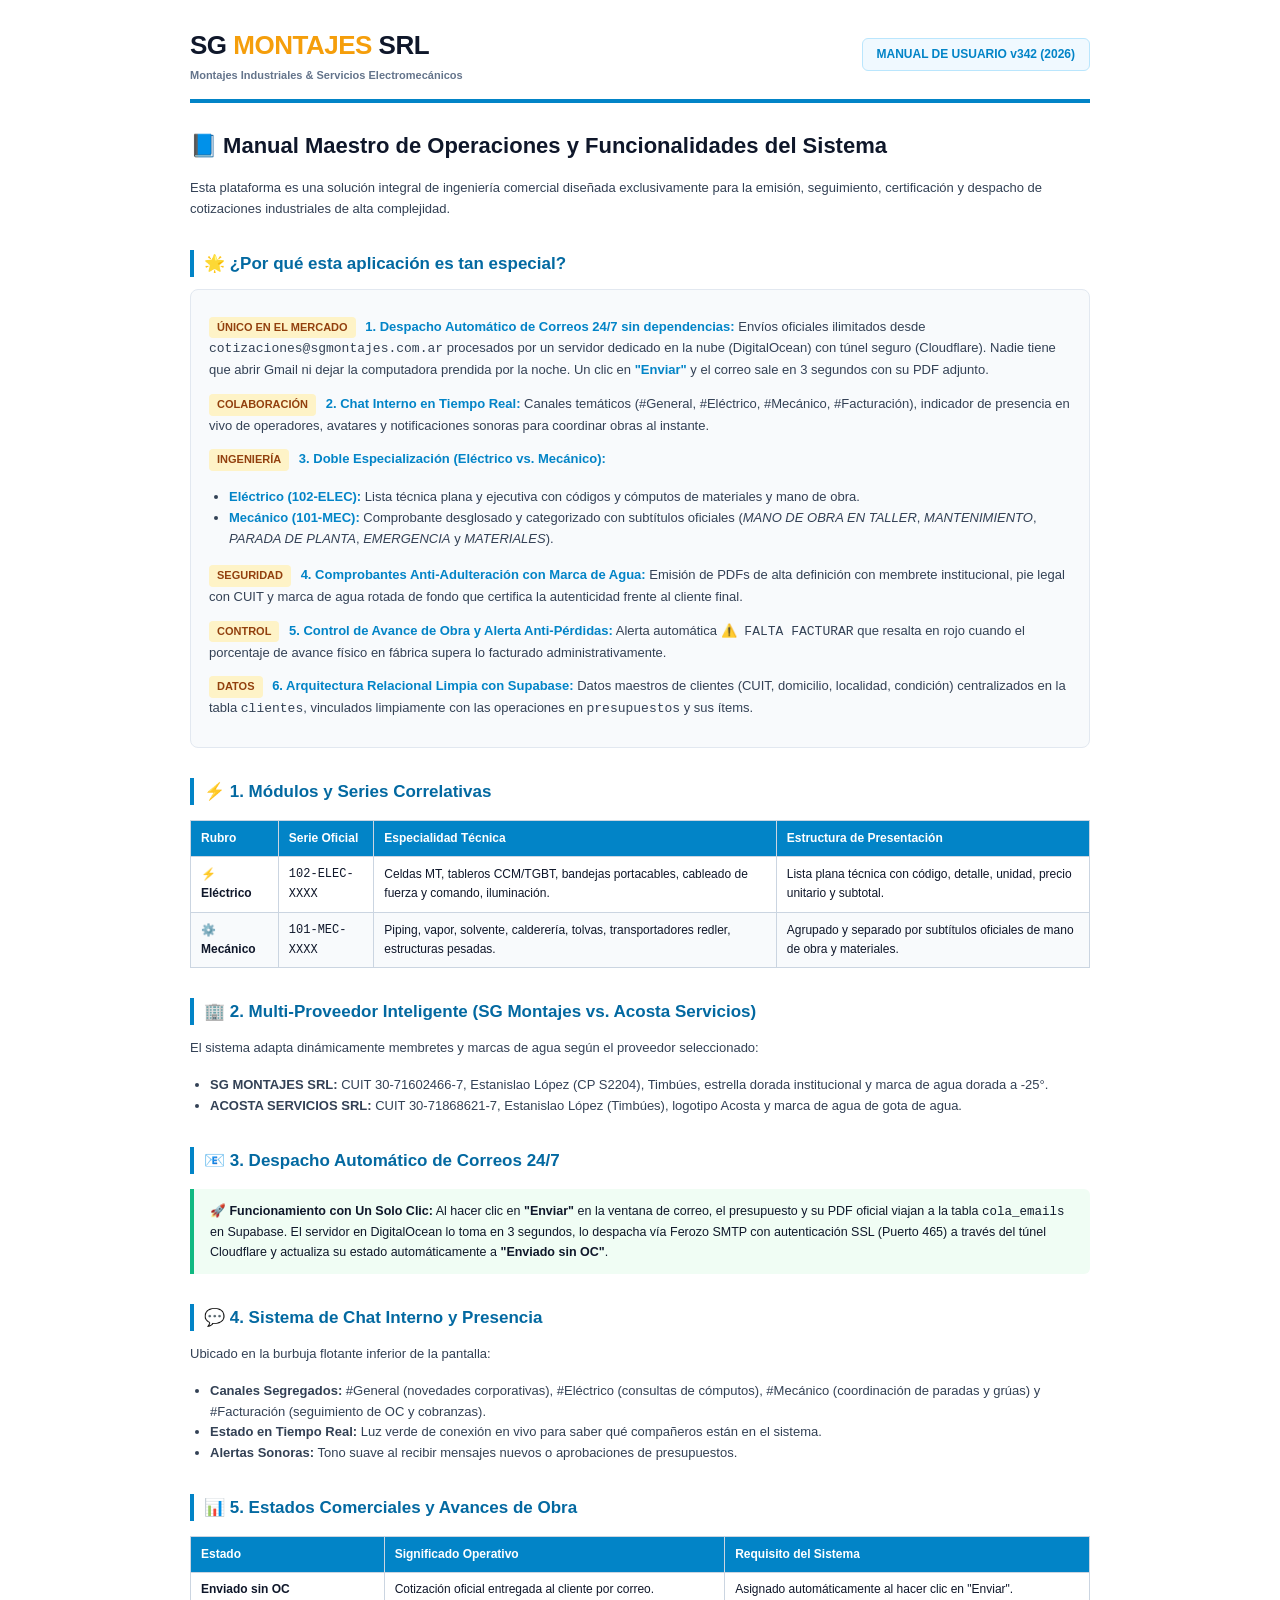
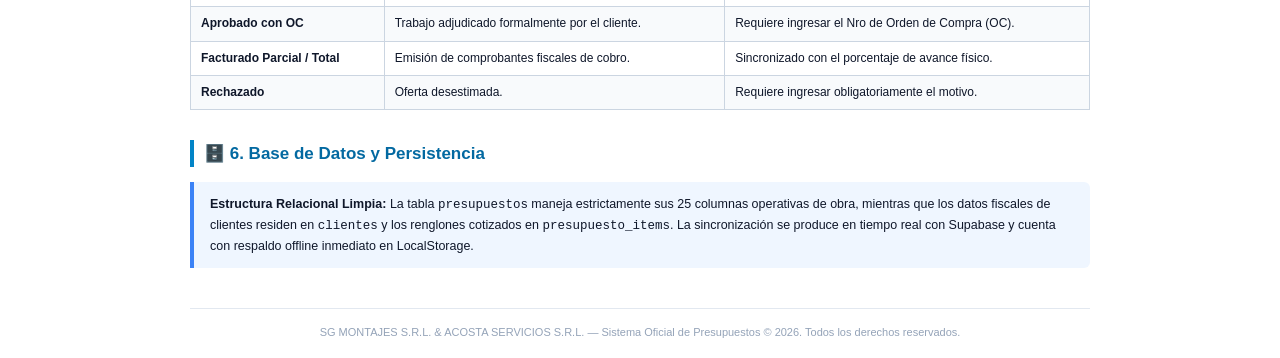
==== commit 332cf5a7: "Add files via upload" ====
--- a/manual_de_usuario_sg_montajes.html
+++ b/manual_de_usuario_sg_montajes.html
@@ -2,18 +2,20 @@
 <html lang="es">
 <head>
     <meta charset="UTF-8">
-    <title>Manual de Usuario Oficial - Sistema de Gestión de Presupuestos</title>
+    <title>Manual de Usuario Oficial — Sistema de Presupuestos SG Montajes SRL</title>
     <style>
         @page { 
             size: A4; 
-            margin: 15mm 15mm 15mm 15mm; 
+            margin: 15mm; 
         }
         body { 
             font-family: "Segoe UI", -apple-system, BlinkMacSystemFont, Roboto, Arial, sans-serif; 
             color: #0f172a; 
             line-height: 1.6; 
-            padding: 20px 30px; 
+            padding: 25px 40px; 
             background-color: #ffffff; 
+            max-width: 900px;
+            margin: 0 auto;
         }
         .header-brand { 
             display: flex; 
@@ -25,176 +27,85 @@
         }
         .logo-text { 
             font-weight: 900; 
-            font-size: 24px; 
+            font-size: 26px; 
             color: #0f172a; 
             letter-spacing: -0.5px;
         }
         .logo-text span { color: #f59e0b; }
         .badge-brand {
-            background: #f1f5f9;
-            border: 1px solid #cbd5e1;
-            padding: 4px 10px;
+            background: #f0f9ff;
+            border: 1px solid #bae6fd;
+            padding: 6px 14px;
             border-radius: 6px;
+            font-size: 12px;
+            font-weight: 800;
+            color: #0284c7;
+        }
+        h1 { font-size: 22px; color: #0f172a; margin-top: 0; }
+        h2 { font-size: 17px; color: #0369a1; border-left: 4px solid #0284c7; padding-left: 10px; margin-top: 30px; margin-bottom: 12px; }
+        h3 { font-size: 14.5px; color: #334155; margin-top: 18px; margin-bottom: 8px; }
+        p, li { font-size: 13px; color: #334155; }
+        ul, ol { padding-left: 20px; }
+        .feature-box {
+            background: #f8fafc;
+            border: 1px solid #e2e8f0;
+            border-radius: 8px;
+            padding: 14px 18px;
+            margin-bottom: 18px;
+        }
+        .feature-box strong { color: #0284c7; }
+        .tag-special {
+            display: inline-block;
+            background: #fef3c7;
+            color: #92400e;
+            padding: 2px 8px;
+            border-radius: 4px;
             font-size: 11px;
             font-weight: 700;
-            color: #334155;
-        }
-        h1 { 
-            color: #0f172a; 
-            font-size: 22px; 
-            margin-top: 10px; 
-            border-bottom: 2px solid #e2e8f0;
-            padding-bottom: 8px;
-        }
-        h2 { 
-            color: #0369a1; 
-            border-bottom: 2px solid #cbd5e1; 
-            padding-bottom: 6px; 
-            margin-top: 32px; 
-            font-size: 15.5px; 
-            text-transform: uppercase; 
-            letter-spacing: 0.5px; 
-        }
-        h3 { 
-            color: #0f172a; 
-            font-size: 13.5px; 
-            margin-top: 18px; 
-            font-weight: 700; 
-        }
-        p, li { 
-            font-size: 12px; 
-            color: #334155; 
-            text-align: justify; 
-        }
-        ul, ol { 
-            margin-top: 6px; 
-            margin-bottom: 10px; 
-            padding-left: 22px; 
-        }
-        li { margin-bottom: 4px; }
-        .step-box { 
-            background: #f8fafc; 
-            border-left: 4px solid #0284c7; 
-            padding: 12px 18px; 
-            margin: 14px 0; 
-            border-radius: 0 8px 8px 0; 
-        }
-        .alert-important { 
-            background: #fffbeb; 
-            border: 1px solid #fde68a; 
-            border-left: 4px solid #f59e0b; 
-            padding: 12px 16px; 
-            margin: 14px 0; 
-            border-radius: 6px; 
-            font-size: 11.5px; 
-        }
-        .alert-danger { 
-            background: #fef2f2; 
-            border: 1px solid #fecaca; 
-            border-left: 4px solid #ef4444; 
-            padding: 12px 16px; 
-            margin: 14px 0; 
-            border-radius: 6px; 
-            font-size: 11.5px; 
-            color: #991b1b; 
-        }
-        .alert-info { 
-            background: #f0f9ff; 
-            border: 1px solid #bae6fd; 
-            border-left: 4px solid #0284c7; 
-            padding: 12px 16px; 
-            margin: 14px 0; 
-            border-radius: 6px; 
-            font-size: 11.5px; 
-        }
-        .alert-success { 
-            background: #f0fdf4; 
-            border: 1px solid #bbf7d0; 
-            border-left: 4px solid #16a34a; 
-            padding: 12px 16px; 
-            margin: 14px 0; 
-            border-radius: 6px; 
-            font-size: 11.5px; 
-            color: #14532d;
-        }
-        table { 
-            width: 100%; 
-            border-collapse: collapse; 
-            margin: 16px 0; 
-            font-size: 11px; 
-        }
-        th { 
-            background: #0f172a; 
-            color: #ffffff; 
-            padding: 7px 10px; 
-            text-align: left; 
-            font-weight: 700; 
-            text-transform: uppercase; 
-            font-size: 10px; 
-        }
-        td { 
-            border-bottom: 1px solid #e2e8f0; 
-            padding: 7px 10px; 
-            vertical-align: top; 
+            margin-right: 6px;
+        }
+        table {
+            width: 100%;
+            border-collapse: collapse;
+            font-size: 12px;
+            margin: 15px 0;
+        }
+        table, th, td {
+            border: 1px solid #cbd5e1;
+        }
+        th {
+            background: #0284c7;
+            color: #ffffff;
+            padding: 8px 10px;
+            text-align: left;
+        }
+        td {
+            padding: 7px 10px;
         }
         tr:nth-child(even) { background-color: #f8fafc; }
-        .badge { 
-            display: inline-block; 
-            padding: 2.5px 7px; 
-            border-radius: 10px; 
-            font-size: 9.5px; 
-            font-weight: 700; 
-            text-transform: uppercase; 
-        }
-        .badge-green { background: #d1fae5; color: #047857; border: 1px solid #6ee7b7; }
-        .badge-amber { background: #fef3c7; color: #b45309; border: 1px solid #fde68a; }
-        .badge-blue { background: #e0f2fe; color: #0369a1; border: 1px solid #7dd3fc; }
-        .badge-red { background: #fee2e2; color: #b91c1c; border: 1px solid #fca5a5; }
-        .footer-doc { 
-            margin-top: 40px; 
-            text-align: center; 
-            font-size: 11px; 
-            color: #94a3b8; 
-            border-top: 1px solid #e2e8f0; 
-            padding-top: 15px; 
-        }
-        .screen-mock { 
-            background: #0f172a; 
-            color: #f8fafc; 
-            padding: 10px 14px; 
-            border-radius: 6px; 
-            font-family: monospace; 
-            font-size: 10.5px; 
-            margin: 12px 0; 
-            line-height: 1.4;
-        }
-        code {
-            background: #e2e8f0;
-            color: #0f172a;
-            padding: 1px 4px;
-            border-radius: 3px;
-            font-family: monospace;
-            font-size: 10.5px;
-            font-weight: 600;
-        }
-        .card-grid {
-            display: grid;
-            grid-template-columns: 1fr 1fr;
-            gap: 12px;
-            margin: 14px 0;
-        }
-        .card-box {
-            border: 1px solid #cbd5e1;
-            border-radius: 6px;
-            padding: 10px 14px;
-            background: #ffffff;
-        }
-        .card-box-title {
-            font-size: 11.5px;
-            font-weight: 800;
-            color: #0369a1;
-            margin-bottom: 6px;
-            text-transform: uppercase;
+        .alert-info {
+            background: #eff6ff;
+            border-left: 4px solid #3b82f6;
+            padding: 12px 16px;
+            border-radius: 0 6px 6px 0;
+            font-size: 12.5px;
+            margin: 15px 0;
+        }
+        .alert-success {
+            background: #f0fdf4;
+            border-left: 4px solid #10b981;
+            padding: 12px 16px;
+            border-radius: 0 6px 6px 0;
+            font-size: 12.5px;
+            margin: 15px 0;
+        }
+        .footer {
+            margin-top: 40px;
+            padding-top: 15px;
+            border-top: 1px solid #e2e8f0;
+            text-align: center;
+            font-size: 11px;
+            color: #94a3b8;
         }
     </style>
 </head>
@@ -202,367 +113,123 @@
 
     <div class="header-brand">
         <div>
-            <div class="logo-text">SG <span>MONTAJES</span> SRL &nbsp;|&nbsp; ACOSTA <span>SERVICIOS</span> SRL</div>
-            <div style="color: #0284c7; font-size: 12px; font-weight: 700; letter-spacing: 0.5px; margin-top: 3px;">
-                SISTEMA INTEGRAL DE GESTIÓN DE PRESUPUESTOS, AVANCES DE OBRA Y FACTURACIÓN
-            </div>
+            <div class="logo-text">SG <span>MONTAJES</span> SRL</div>
+            <div style="font-size: 11px; color: #64748b; font-weight: 600;">Montajes Industriales &amp; Servicios Electromecánicos</div>
         </div>
-        <div style="text-align: right;">
-            <span class="badge-brand">MANUAL DE USUARIO OFICIAL</span><br>
-            <span style="font-size: 10.5px; color: #64748b; font-weight: 600;">Versión 4.0 — Actualizada Oficial (Septiembre 2026)</span>
+        <div class="badge-brand">
+            MANUAL DE USUARIO v342 (2026)
         </div>
     </div>
 
-    <h1>📘 Manual Operativo de Usuario</h1>
-    <p>Este documento constituye la <strong>guía oficial y exhaustiva</strong> para la operación diaria del sistema web de <strong>Gestión de Presupuestos, Cotizaciones Comerciales, Certificación de Avances de Obra, Control de Facturación y Sincronización en la Nube con Supabase</strong>. Su propósito es brindar al equipo comercial, técnico y administrativo todas las instrucciones paso a paso para el uso profesional y eficiente de la plataforma.</p>
-
-    <!-- ==================================================================== -->
-    <h2>Capítulo 1: Configuración Multi-Empresa y Datos Oficiales de Emisión</h2>
-    <p>El sistema cuenta con soporte multi-empresa nativo, permitiendo emitir presupuestos oficiales con membretes, firmas, datos impositivos y marcas de agua personalizadas para cada razón social:</p>
-
-    <div class="card-grid">
-        <div class="card-box" style="border-top: 3px solid #f59e0b;">
-            <div class="card-box-title">🏢 SG MONTAJES SRL</div>
+    <h1>📘 Manual Maestro de Operaciones y Funcionalidades del Sistema</h1>
+    <p>Esta plataforma es una solución integral de ingeniería comercial diseñada exclusivamente para la emisión, seguimiento, certificación y despacho de cotizaciones industriales de alta complejidad.</p>
+
+    <h2>🌟 ¿Por qué esta aplicación es tan especial?</h2>
+    <div class="feature-box">
+        <p><span class="tag-special">ÚNICO EN EL MERCADO</span> <strong>1. Despacho Automático de Correos 24/7 sin dependencias:</strong> Envíos oficiales ilimitados desde <code>cotizaciones@sgmontajes.com.ar</code> procesados por un servidor dedicado en la nube (DigitalOcean) con túnel seguro (Cloudflare). Nadie tiene que abrir Gmail ni dejar la computadora prendida por la noche. Un clic en <strong>"Enviar"</strong> y el correo sale en 3 segundos con su PDF adjunto.</p>
+        
+        <p><span class="tag-special">COLABORACIÓN</span> <strong>2. Chat Interno en Tiempo Real:</strong> Canales temáticos (#General, #Eléctrico, #Mecánico, #Facturación), indicador de presencia en vivo de operadores, avatares y notificaciones sonoras para coordinar obras al instante.</p>
+        
+        <p><span class="tag-special">INGENIERÍA</span> <strong>3. Doble Especialización (Eléctrico vs. Mecánico):</strong>
             <ul>
-                <li><strong>CUIT:</strong> <code>30-71602466-7</code></li>
-                <li><strong>Condición IVA:</strong> Responsable Inscripto</li>
-                <li><strong>Inicio de Actividades:</strong> <code>01/03/2018</code></li>
-                <li><strong>Ingresos Brutos:</strong> Con inscripción provincial</li>
-                <li><strong>Domicilio:</strong> Belgrano 250, Capitán Bermúdez, Santa Fe</li>
-                <li><strong>Identidad Gráfica:</strong> Logotipo oficial SG Montajes con estrella dorada y marca de agua institucional rotada a -30°.</li>
+                <li><strong>Eléctrico (102-ELEC):</strong> Lista técnica plana y ejecutiva con códigos y cómputos de materiales y mano de obra.</li>
+                <li><strong>Mecánico (101-MEC):</strong> Comprobante desglosado y categorizado con subtítulos oficiales (<em>MANO DE OBRA EN TALLER</em>, <em>MANTENIMIENTO</em>, <em>PARADA DE PLANTA</em>, <em>EMERGENCIA</em> y <em>MATERIALES</em>).</li>
             </ul>
-        </div>
-        <div class="card-box" style="border-top: 3px solid #0284c7;">
-            <div class="card-box-title">💧 ACOSTA SERVICIOS SRL</div>
-            <ul>
-                <li><strong>CUIT:</strong> <code>30-71868621-7</code></li>
-                <li><strong>Condición IVA:</strong> Responsable Inscripto</li>
-                <li><strong>Inicio de Actividades:</strong> <code>25/06/2024</code></li>
-                <li><strong>Ingresos Brutos:</strong> <em>No aplica / Exento en comprobantes oficiales</em></li>
-                <li><strong>Domicilio Legal y Operativo:</strong> <code>Estanislao López, Timbúes, Santa Fe</code></li>
-                <li><strong>Identidad Gráfica:</strong> Logotipo oficial corporativo de Acosta Servicios y marca de agua exclusiva de la <strong>gota de agua</strong> en comprobantes.</li>
-            </ul>
-        </div>
-    </div>
-
-    <div class="alert-success">
-        <strong>⚡ Detección Inteligente del Membrete y Marca de Agua:</strong><br>
-        Al confeccionar una cotización, si el usuario selecciona como <strong>Proveedor</strong> a <em>ACOSTA SERVICIOS SRL</em>, el sistema conmuta instantáneamente el encabezado fiscal, el logotipo y la marca de agua (gota de agua), sin mostrar Ingresos Brutos y asignando la dirección de <strong>Estanislao López, Timbúes</strong>. Si se selecciona <em>SG MONTAJES SRL</em>, se aplican automáticamente los datos institucionales correspondientes.
-    </div>
-
-    <!-- ==================================================================== -->
-    <h2>Capítulo 2: Acceso, Seguridad y Segregación por Rubros</h2>
-    
-    <h3>2.1 Inicio de Sesión y Credenciales Individuales</h3>
-    <ol>
-        <li>Abra el navegador web e ingrese a la dirección del sistema.</li>
-        <li>Introduzca su <strong>Nombre de Usuario</strong> y <strong>Contraseña</strong> personal.</li>
-        <li>Presione <strong>Ingresar</strong>. El sistema verificará los permisos asignados y abrirá su entorno de trabajo.</li>
-    </ol>
-
-    <h3>2.2 Segregación de Rubros Operativos y Codificación Correlativa</h3>
-    <p>Para garantizar una gestión ordenada y evitar la mezcla de especialidades técnicas, el sistema separa de manera estricta las series correlativas de trabajo:</p>
-    <ul>
-        <li><strong>⚡ Rubro Eléctrico (Serie <code>102-ELEC-XXXX</code>):</strong> Dedicado a ingeniería eléctrica, montaje de tableros TGBT/CCM, bandejas portacables, cableado de fuerza motriz, iluminación industrial y celdas de media tensión.</li>
-        <li><strong>⚙️ Rubro Mecánico (Serie <code>101-MEC-XXXX</code>):</strong> Dedicado a calderería, piping, soldadura de cañerías, montaje de estructuras pesadas, cintas transportadoras, redlers y plataformas.</li>
-    </ul>
-
-    <div class="alert-info">
-        <strong>💡 Conmutador Rápido de Especialidad:</strong><br>
-        En la barra superior de la aplicación se encuentra el selector que permite alternar con un solo clic entre la vista <strong>⚡ Eléctrico</strong> y <strong>⚙️ Mecánico</strong>. Al conmutar, las listas de presupuestos, estadísticas y tarifarios se filtran automáticamente.
-    </div>
-
-    <!-- ==================================================================== -->
-    <h2>Capítulo 3: Carga y Confección Paso a Paso de Nuevos Presupuestos</h2>
-    <p>El alta de una cotización se organiza en 3 pasos secuenciales para evitar errores de carga y agilizar la emisión:</p>
-
-    <div class="step-box">
-        <h3>Paso 1: Encabezado Comercial y Datos Obligatorios de Obra</h3>
-        <p>En este paso se definen las partes intervinientes y la ubicación precisa de los trabajos:</p>
-        <ul>
-            <li><strong>Denominación / Trabajo (Obligatorio):</strong> Título claro y representativo de la cotización (ejemplo: <em>"Mantenimiento integral de Redler 550c"</em> o <em>"Instalación de bandejas portacables y celdas MT"</em>). El campo se presenta en blanco listo para cargar.</li>
-            <li><strong>Cliente (Obligatorio):</strong> Buscador interactivo con tecla de acceso rápido <code>F6</code>. Al tipear el nombre o CUIT, el sistema autocompleta los datos del cliente.</li>
-            <li><strong>Proveedor (Obligatorio):</strong> Selección entre <em>SG MONTAJES SRL</em> o <em>ACOSTA SERVICIOS SRL</em>.</li>
-            <li><strong>Domicilio y Localidad del Cliente (Obligatorios):</strong> Se cargan automáticamente del cliente o pueden especificarse (ejemplo: <em>Estanislao López, Timbúes</em>; <em>Solís 822, Villa Gobernador Gálvez</em>; <em>Yrigoyen y Punta Quebracho, Puerto General San Martín</em>). <strong>Estos datos figuran de manera obligatoria en todos los comprobantes impresos y en PDF.</strong></li>
-            <li><strong>Planta Operativa (Obligatorio):</strong> Planta o terminal industrial donde se ejecutará la obra (ejemplo: <code>PGSM</code>, <code>VGG</code>, <code>APS</code>, <code>APG</code>, <code>Timbúes</code>, <code>Ricardone</code>).</li>
-            <li><strong>Condición de Venta / Pago:</strong> Predeterminada como <strong><code>CONTADO</code></strong> (0 días). También pueden seleccionarse plazos formales de crédito como <em>30 DÍAS</em>, <em>30 Y 60 DÍAS 50/50</em> o <em>60 DÍAS</em>. <strong>Se eliminó de forma definitiva la condición "0" o "NO USAR".</strong></li>
-            <li><strong>Fechas y Plazos:</strong> Fecha de oferta (por defecto el día actual), validez de la oferta (ej. <em>15 días corridos</em>), fecha estimada de inicio, duración y plazo de entrega.</li>
-        </ul>
-    </div>
-
-    <div class="step-box">
-        <h3>Paso 2: Planilla Técnica y Selección de Ítems del Tarifario</h3>
-        <p>Permite construir la cotización renglón por renglón con total precisión económica:</p>
-        <ul>
-            <li><strong>Buscador Inteligente de Conceptos:</strong> Escriba parte del texto o código para ubicar mano de obra, tareas especializadas o materiales.</li>
-            <li><strong>Unidades de Medida Oficiales:</strong> Cada ítem carga automáticamente su unidad técnica (<code>HS</code> para horas, <code>GLB</code> para global, <code>UN</code> para unidades, <code>MTS</code> para metros, <code>KG</code> para kilogramos).</li>
-            <li><strong>Carga de Cantidades y Precios:</strong> Ingrese la cantidad. El precio unitario se toma del tarifario oficial y puede ser ajustado por usuarios con perfil administrativo.</li>
-            <li><strong>Cálculo Automático de Subtotales e I.V.A.:</strong> El sistema totaliza el importe neto gravado y adiciona el 21% de I.V.A., informando el total final.</li>
-            <li><strong>Eliminación con Renumeración Automática (<span style="color:#ef4444; font-weight:bold;">✕</span>):</strong> Si carga un ítem por error, pulse la cruz roja al final de la fila. La fila se elimina y los renglones restantes se renumeran correlativamente de inmediato.</li>
-        </ul>
-    </div>
-
-    <div class="step-box">
-        <h3>Paso 3: Confirmación, Asignación de Número y Guardado Continuo</h3>
-        <p>Al hacer clic en el botón verde <strong>[ Confirmar y Cargar Presupuesto ]</strong>:</p>
-        <ol>
-            <li>El sistema asigna de inmediato el siguiente código oficial correlativo libre (ejemplo: <code>101-MEC-0017</code> o <code>102-ELEC-0016</code>).</li>
-            <li>Guarda el registro de forma instantánea tanto en la base de datos local como en <strong>Supabase en la nube</strong>.</li>
-            <li>Limpia el formulario automáticamente para que el operador pueda continuar cargando la siguiente cotización de manera fluida y sin demoras.</li>
-        </ol>
-    </div>
-
-    <!-- ==================================================================== -->
-    <h2>Capítulo 4: Estados Comerciales, Órdenes de Compra (OC) y Órdenes de Trabajo (OT)</h2>
-
-    <h3>4.1 Matriz de Estados Comerciales del Presupuesto</h3>
+        </p>
+
+        <p><span class="tag-special">SEGURIDAD</span> <strong>4. Comprobantes Anti-Adulteración con Marca de Agua:</strong> Emisión de PDFs de alta definición con membrete institucional, pie legal con CUIT y marca de agua rotada de fondo que certifica la autenticidad frente al cliente final.</p>
+
+        <p><span class="tag-special">CONTROL</span> <strong>5. Control de Avance de Obra y Alerta Anti-Pérdidas:</strong> Alerta automática <code>⚠️ FALTA FACTURAR</code> que resalta en rojo cuando el porcentaje de avance físico en fábrica supera lo facturado administrativamente.</p>
+
+        <p><span class="tag-special">DATOS</span> <strong>6. Arquitectura Relacional Limpia con Supabase:</strong> Datos maestros de clientes (CUIT, domicilio, localidad, condición) centralizados en la tabla <code>clientes</code>, vinculados limpiamente con las operaciones en <code>presupuestos</code> y sus ítems.</p>
+    </div>
+
+    <h2>⚡ 1. Módulos y Series Correlativas</h2>
     <table>
         <thead>
             <tr>
-                <th style="width: 25%;">Estado</th>
-                <th style="width: 20%;">Insignia</th>
-                <th>Significado Operativo y Requisitos Obligatorios</th>
+                <th>Rubro</th>
+                <th>Serie Oficial</th>
+                <th>Especialidad Técnica</th>
+                <th>Estructura de Presentación</th>
             </tr>
         </thead>
         <tbody>
             <tr>
-                <td><strong>1. Enviado sin OC</strong></td>
-                <td><span class="badge badge-blue">ENVIADO SIN OC</span></td>
-                <td>Presupuesto formal emitido y entregado al cliente para su evaluación técnica y comercial.</td>
-            </tr>
-            <tr>
-                <td><strong>2. Aprobado sin OC</strong></td>
-                <td><span class="badge badge-amber">APROBADO SIN OC</span></td>
-                <td>Aprobación preliminar verbal o por correo de la obra, pendiente de la formalización documental.</td>
-            </tr>
-            <tr>
-                <td><strong>3. Aprobado con OC</strong></td>
-                <td><span class="badge badge-green">APROBADO CON OC</span></td>
-                <td><strong>Adjudicación formal de la obra.</strong> Requiere obligatoriamente ingresar el <strong>N° de Orden de Compra (OC)</strong> emitido por el cliente.</td>
-            </tr>
-            <tr>
-                <td><strong>4. Rechazado / Anulado</strong></td>
-                <td><span class="badge badge-red">RECHAZADO</span></td>
-                <td>Cotización desestimada o cancelada. <strong>Requiere obligatoriamente registrar el motivo del rechazo</strong> para control estadístico.</td>
+                <td><strong>⚡ Eléctrico</strong></td>
+                <td><code>102-ELEC-XXXX</code></td>
+                <td>Celdas MT, tableros CCM/TGBT, bandejas portacables, cableado de fuerza y comando, iluminación.</td>
+                <td>Lista plana técnica con código, detalle, unidad, precio unitario y subtotal.</td>
+            </tr>
+            <tr>
+                <td><strong>⚙️ Mecánico</strong></td>
+                <td><code>101-MEC-XXXX</code></td>
+                <td>Piping, vapor, solvente, calderería, tolvas, transportadores redler, estructuras pesadas.</td>
+                <td>Agrupado y separado por subtítulos oficiales de mano de obra y materiales.</td>
             </tr>
         </tbody>
     </table>
 
-    <div class="alert-important">
-        <strong>🔒 Regla de Progresión Comercial:</strong><br>
-        Los presupuestos avanzan en forma estrictamente progresiva hacia la adjudicación. Un presupuesto que cuenta con Orden de Compra (OC) no puede retroceder a estados inferiores, protegiendo la integridad de los compromisos comerciales asumidos.
-    </div>
-
-    <h3>4.2 Gestión de N° de OT (Orden de Trabajo) y N° de OC (Mano de Obra y Materiales)</h3>
-    <p>Para garantizar la trazabilidad contable con clientes de gran envergadura (como CARGILL SACI o Terminal 6), el sistema contempla:</p>
+    <h2>🏢 2. Multi-Proveedor Inteligente (SG Montajes vs. Acosta Servicios)</h2>
+    <p>El sistema adapta dinámicamente membretes y marcas de agua según el proveedor seleccionado:</p>
     <ul>
-        <li><strong>Nro. de OT (Orden de Trabajo):</strong> Identificador interno o del cliente para el seguimiento técnico en planta.</li>
-        <li><strong>Nro. de OC Mano de Obra:</strong> Orden de compra específica para los servicios de montaje.</li>
-        <li><strong>Nro. de OC Materiales:</strong> Orden de compra específica para el suministro de insumos y equipos.</li>
+        <li><strong>SG MONTAJES SRL:</strong> CUIT 30-71602466-7, Estanislao López (CP S2204), Timbúes, estrella dorada institucional y marca de agua dorada a -25°.</li>
+        <li><strong>ACOSTA SERVICIOS SRL:</strong> CUIT 30-71868621-7, Estanislao López (Timbúes), logotipo Acosta y marca de agua de gota de agua.</li>
     </ul>
 
-    <!-- ==================================================================== -->
-    <h2>Capítulo 5: Certificación de Avances de Obra y Control de Facturación</h2>
-
-    <h3>5.1 Registro de Hitos de Avance Físico</h3>
-    <p>Para obras en curso, los supervisores y jefes de obra pueden certificar el progreso real de las tareas:</p>
-    <ol>
-        <li>En la grilla principal de presupuestos, haga clic en el botón <strong>[ 🔨 Avance ]</strong> de la cotización deseada.</li>
-        <li>Ingrese el porcentaje físico a certificar en el hito (ejemplo: <code>30,0</code>). El sistema valida que el acumulado no supere el <strong>100%</strong>.</li>
-        <li>Indique la fecha de certificación, el número de acta o remito y el detalle de las tareas ejecutadas.</li>
-        <li>Haga clic en <strong>Guardar Avance</strong>. El sistema recalcula en tiempo real el monto acumulado en pesos y actualiza la base de datos centralizada.</li>
-    </ol>
-
-    <h3>5.2 Alerta Preventiva "⚠️ FALTA FACTURAR"</h3>
-    <p>Cuando existe un porcentaje de avance físico certificado en planta que supera lo efectivamente facturado por el área contable, el sistema genera automáticamente una alerta visual destacada en rojo:</p>
-    <div class="alert-danger">
-        <strong>⚠️ FALTA FACTURAR: 30% (Avance Obra: 60% | Facturado: 30%)</strong><br>
-        Esta advertencia permite a Administración emitir la factura correspondiente de inmediato, evitando desfasajes financieros entre el avance real y la cobranza.
-    </div>
-
-    <h3>5.3 Módulo Administrativo "Registros de Facturación"</h3>
-    <p>El módulo de Facturación no reemplaza el estado comercial, sino que controla los cobros categorizándolos en:</p>
+    <h2>📧 3. Despacho Automático de Correos 24/7</h2>
+    <div class="alert-success">
+        <strong>🚀 Funcionamiento con Un Solo Clic:</strong> Al hacer clic en <strong>"Enviar"</strong> en la ventana de correo, el presupuesto y su PDF oficial viajan a la tabla <code>cola_emails</code> en Supabase. El servidor en DigitalOcean lo toma en 3 segundos, lo despacha vía Ferozo SMTP con autenticación SSL (Puerto 465) a través del túnel Cloudflare y actualiza su estado automáticamente a <strong>"Enviado sin OC"</strong>.
+    </div>
+
+    <h2>💬 4. Sistema de Chat Interno y Presencia</h2>
+    <p>Ubicado en la burbuja flotante inferior de la pantalla:</p>
     <ul>
-        <li><strong>Pendiente de Facturar (0%):</strong> Obra adjudicada que aún no cuenta con facturas emitidas.</li>
-        <li><strong>Facturación Parcial (>0% y <100%):</strong> Obras con certificados o anticipos facturados parcialmente.</li>
-        <li><strong>Facturación Total (100%):</strong> Obras íntegramente facturadas y concluidas contablemente.</li>
+        <li><strong>Canales Segregados:</strong> #General (novedades corporativas), #Eléctrico (consultas de cómputos), #Mecánico (coordinación de paradas y grúas) y #Facturación (seguimiento de OC y cobranzas).</li>
+        <li><strong>Estado en Tiempo Real:</strong> Luz verde de conexión en vivo para saber qué compañeros están en el sistema.</li>
+        <li><strong>Alertas Sonoras:</strong> Tono suave al recibir mensajes nuevos o aprobaciones de presupuestos.</li>
     </ul>
 
-    <!-- ==================================================================== -->
-    <h2>Capítulo 6: Comprobantes Oficiales, Modalidades de Impresión y PDF</h2>
-    <p>Al hacer clic en el botón <strong>[ 👁️ Ver ]</strong> de cualquier presupuesto, se abre el visor oficial de comprobantes con opciones de impresión y exportación A4:</p>
-
-    <h3>6.1 Las 3 Modalidades de Presentación del Comprobante</h3>
-    <ul>
-        <li><strong>📋 Comprobante Resumido:</strong> Presenta la cotización en una única línea ejecutiva consolidada (ideal para directores y gerentes de compras que precisan el monto global de la propuesta).</li>
-        <li><strong>📄 Comprobante Detallado:</strong> Expone la totalidad de ítems, materiales, horas de mano de obra, unidades, cantidades y precios unitarios renglón por renglón.</li>
-        <li><strong>🏗️ Comprobante por Proyecto:</strong> Desglosa los conceptos agrupados por títulos o módulos de obra con sus alcances técnicos, exclusiones y cronograma.</li>
-    </ul>
-
-    <h3>6.2 Estructura en Celdas Enmarcadas y Datos Obligatorios</h3>
-    <p>Todos los comprobantes oficiales (PDF e impresos) cuentan con el diseño corporativo en celdas independientes que incluye de manera obligatoria:</p>
-    <div class="card-grid">
-        <div class="card-box">
-            <div class="card-box-title">📍 Bloque de Ubicación y Cliente</div>
-            <ul>
-                <li><strong>Cliente y Código:</strong> Razón social completa y código.</li>
-                <li><strong>Domicilio Oficial:</strong> Calle y número de planta o administración.</li>
-                <li><strong>Localidad:</strong> Localidad verificada (ej. Timbúes, PGSM, VGG).</li>
-                <li><strong>Planta:</strong> Identificación de la planta operativa.</li>
-                <li><strong>C.U.I.T.:</strong> Formato oficial con guiones (ej. 30-71868621-7).</li>
-            </ul>
-        </div>
-        <div class="card-box">
-            <div class="card-box-title">💼 Bloque Comercial y Técnico</div>
-            <ul>
-                <li><strong>Condición de Venta:</strong> <code>CONTADO</code> o plazo acordado (nunca números aislados ni "NO USAR").</li>
-                <li><strong>N° de Presupuesto:</strong> Correlativo oficial (101-MEC o 102-ELEC).</li>
-                <li><strong>N° de OT y N° de OC:</strong> Órdenes de trabajo y compra vinculadas.</li>
-                <li><strong>Fecha de Entrega:</strong> Plazo pactado para el trabajo.</li>
-                <li><strong>Marca de Agua:</strong> Logotipo de SG Montajes o Gota de Agua de Acosta Servicios según corresponda.</li>
-            </ul>
-        </div>
-    </div>
-
-    <!-- ==================================================================== -->
-    <h2>Capítulo 7: Despacho Oficial de Cotizaciones por Correo Electrónico</h2>
-    <p>El sistema cuenta con un centro de despacho formal de cotizaciones comerciales que permite enviar ofertas oficiales directamente a los clientes en segundos:</p>
-
-    <div class="step-box">
-        <h3>Pasos para Despachar una Cotización por Email:</h3>
-        <ol>
-            <li>En la fila del presupuesto o dentro del comprobante, pulse <strong>[ 📧 Enviar Email ]</strong>.</li>
-            <li><strong>Destinatarios Rápidos (Chips TO):</strong> Pulse <em>[+ Agregar Todos los Destinatarios]</em> para incluir automáticamente la casilla del cliente, <code>cotizaciones@sgmontajes.com.ar</code>, administración y facturación.</li>
-            <li><strong>Con Copia (CC):</strong> Seleccione chips adicionales para copias de resguardo o pulse <em>[Sin copia]</em>.</li>
-            <li><strong>Asunto Formal Automático:</strong> El sistema redacta el asunto con el N° de presupuesto oficial y el nombre del cliente.</li>
-            <li><strong>Adjunto de PDF Automático en Tiempo Real:</strong> El comprobante formal con membrete y marca de agua se genera y adjunta como archivo <code>.pdf</code> sin requerir descargas previas.</li>
-            <li><strong>Adjuntar Planos o Memorias Adicionales:</strong> Puede adjuntar archivos técnicos complementarios antes de enviar.</li>
-            <li>Pulse <strong>[ Enviar Cotización Oficial ]</strong>. El sistema despacha el correo en segundo plano y actualiza el estado a <strong>Enviado sin OC</strong>.</li>
-        </ol>
-    </div>
-
-    <!-- ==================================================================== -->
-    <h2>Capítulo 8: Reportes Gerenciales y Exportación a Planilla Excel</h2>
-
-    <h3>8.1 Reporte Impreso Multi-Tabla Gerencial</h3>
-    <p>Al pulsar <strong>[ 🖨️ Imprimir Reporte ]</strong> desde el panel principal, se genera un documento consolidado de auditoría que comienza directamente en la página 1 con:</p>
-    <ul>
-        <li><strong>Tabla 1 - Resumen por Estado Comercial:</strong> Cantidad de obras, subtotales netos, I.V.A. e importe total por cada estado.</li>
-        <li><strong>Tabla 2 - Consolidado por Cliente:</strong> Total de montos cotizados, adjudicados y facturados por cada cliente corporativo.</li>
-        <li><strong>Tabla 3 - Nómina Detallada de Presupuestos:</strong> Listado con ID, fecha, rubro, cliente, obra, estado, porcentaje de avance y total.</li>
-    </ul>
-
-    <h3>8.2 Exportación Nativa a Microsoft Excel (.xls)</h3>
-    <p>Al hacer clic en <strong>[ 📑 Exportar Excel ]</strong>, el sistema descarga una planilla estructurada con formato contable oficial (<code>$ #.##0,00</code>), porcentajes reales y encabezados organizados listos para análisis contable o cruce de datos.</p>
-
-    <!-- ==================================================================== -->
-    <h2>Capítulo 9: Persistencia en la Nube y Sincronización en Tiempo Real (Supabase)</h2>
-    <div class="alert-success">
-        <strong>☁️ Arquitectura Centralizada en Tiempo Real con Supabase:</strong><br>
-        El sistema está integrado directamente con la plataforma en la nube <strong>Supabase</strong> (PostgreSQL de alta disponibilidad), garantizando:
-        <ul>
-            <li><strong>Sincronización Multiusuario en Vivo (Realtime):</strong> Cuando un usuario genera un presupuesto, cambia un estado o certifica un avance, todos los demás usuarios que tengan la aplicación abierta ven reflejado el cambio al instante sin necesidad de recargar la página.</li>
-            <li><strong>Sincronización Automática Total (`saveData`):</strong> Cada modificación en la cabecera, montos, ítems o clientes impacta de manera inmediata en las tablas <code>app_state</code>, <code>presupuestos</code>, <code>presupuesto_items</code>, <code>avances_obra</code> y <code>clientes</code> en la nube.</li>
-            <li><strong>Respaldo Permanente y Seguridad de Datos:</strong> La información no depende del dispositivo local del operador; está alojada de manera segura y redundante en la nube institucional.</li>
-        </ul>
-    </div>
-
-    <!-- ==================================================================== -->
-    <h2>Apéndice: Directorio de Clientes Oficiales y Condiciones</h2>
+    <h2>📊 5. Estados Comerciales y Avances de Obra</h2>
     <table>
         <thead>
             <tr>
-                <th>Cód</th>
-                <th>Cliente / Razón Social</th>
-                <th>CUIT</th>
-                <th>Domicilio y Localidad</th>
-                <th>Condición Predeterminada</th>
+                <th>Estado</th>
+                <th>Significado Operativo</th>
+                <th>Requisito del Sistema</th>
             </tr>
         </thead>
         <tbody>
             <tr>
-                <td><strong>1</strong></td>
-                <td>CONSUMIDOR FINAL</td>
-                <td>23402204</td>
-                <td>Rosario</td>
-                <td><code>CONTADO</code></td>
-            </tr>
-            <tr>
-                <td><strong>2</strong></td>
-                <td>CARGILL SACI (PGSM)</td>
-                <td>30506792165</td>
-                <td>Yrigoyen y Punta Quebracho, Puerto General San Martín</td>
-                <td><code>30 Y 60 DÍAS 50/50</code></td>
-            </tr>
-            <tr>
-                <td><strong>3</strong></td>
-                <td>CARGILL SACI (VGG)</td>
-                <td>30506792165</td>
-                <td>Solís 822, Villa Gobernador Gálvez</td>
-                <td><code>30 Y 60 DÍAS 50/50</code></td>
-            </tr>
-            <tr>
-                <td><strong>4</strong></td>
-                <td>CARGILL SACI (Larroudé)</td>
-                <td>30506792165</td>
-                <td>Luis Raúl Maza 35, Bernardo Larroudé</td>
-                <td><code>30 DÍAS</code></td>
-            </tr>
-            <tr>
-                <td><strong>5</strong></td>
-                <td>JULIO ALVAREZ</td>
-                <td>30716236990</td>
-                <td>Bs. As. 1122, Puerto General San Martín</td>
-                <td><code>CONTADO</code></td>
-            </tr>
-            <tr>
-                <td><strong>6</strong></td>
-                <td>TERMINAL 6 S.A.</td>
-                <td>30615829699</td>
-                <td>Hipólito Yrigoyen y Costa Del, Puerto General San Martín</td>
-                <td><code>CONTADO</code></td>
-            </tr>
-            <tr>
-                <td><strong>7</strong></td>
-                <td>ACOSTA SERVICIOS SRL</td>
-                <td>30718686217</td>
-                <td>Estanislao López, Timbúes</td>
-                <td><code>CONTADO</code></td>
-            </tr>
-            <tr>
-                <td><strong>8</strong></td>
-                <td>SILC SERVICIOS SRL</td>
-                <td>30717824594</td>
-                <td>Zona Industrial</td>
-                <td><code>CONTADO</code></td>
-            </tr>
-            <tr>
-                <td><strong>9</strong></td>
-                <td>T6 INDUSTRIAL S.A.</td>
-                <td>33689206099</td>
-                <td>Hipólito Yrigoyen y Gral. Lucio, Puerto General San Martín</td>
-                <td><code>CONTADO</code></td>
-            </tr>
-            <tr>
-                <td><strong>10</strong></td>
-                <td>PV SERVICIOS SRL</td>
-                <td>30716598205</td>
-                <td>Zona Portuaria</td>
-                <td><code>CONTADO</code></td>
-            </tr>
-            <tr>
-                <td><strong>11</strong></td>
-                <td>SAO CLIMA SRL</td>
-                <td>30715472313</td>
-                <td>Gral. Paz 344, Capitán Bermúdez</td>
-                <td><code>CONTADO</code></td>
+                <td><strong>Enviado sin OC</strong></td>
+                <td>Cotización oficial entregada al cliente por correo.</td>
+                <td>Asignado automáticamente al hacer clic en "Enviar".</td>
+            </tr>
+            <tr>
+                <td><strong>Aprobado con OC</strong></td>
+                <td>Trabajo adjudicado formalmente por el cliente.</td>
+                <td>Requiere ingresar el Nro de Orden de Compra (OC).</td>
+            </tr>
+            <tr>
+                <td><strong>Facturado Parcial / Total</strong></td>
+                <td>Emisión de comprobantes fiscales de cobro.</td>
+                <td>Sincronizado con el porcentaje de avance físico.</td>
+            </tr>
+            <tr>
+                <td><strong>Rechazado</strong></td>
+                <td>Oferta desestimada.</td>
+                <td>Requiere ingresar obligatoriamente el motivo.</td>
             </tr>
         </tbody>
     </table>
 
-    <div class="footer-doc">
-        <strong>SG MONTAJES SRL &nbsp;|&nbsp; ACOSTA SERVICIOS SRL</strong> &copy; 2026 — Manual de Operación Oficial de Usuario<br>
-        <span style="font-size: 10px; color: #94a3b8;">Documento oficial apto para entrega a clientes, mandos medios y auditorías comerciales.</span>
+    <h2>🗄️ 6. Base de Datos y Persistencia</h2>
+    <div class="alert-info">
+        <strong>Estructura Relacional Limpia:</strong> La tabla <code>presupuestos</code> maneja estrictamente sus 25 columnas operativas de obra, mientras que los datos fiscales de clientes residen en <code>clientes</code> y los renglones cotizados en <code>presupuesto_items</code>. La sincronización se produce en tiempo real con Supabase y cuenta con respaldo offline inmediato en LocalStorage.
+    </div>
+
+    <div class="footer">
+        SG MONTAJES S.R.L. &amp; ACOSTA SERVICIOS S.R.L. &mdash; Sistema Oficial de Presupuestos &copy; 2026. Todos los derechos reservados.
     </div>
 
 </body>
